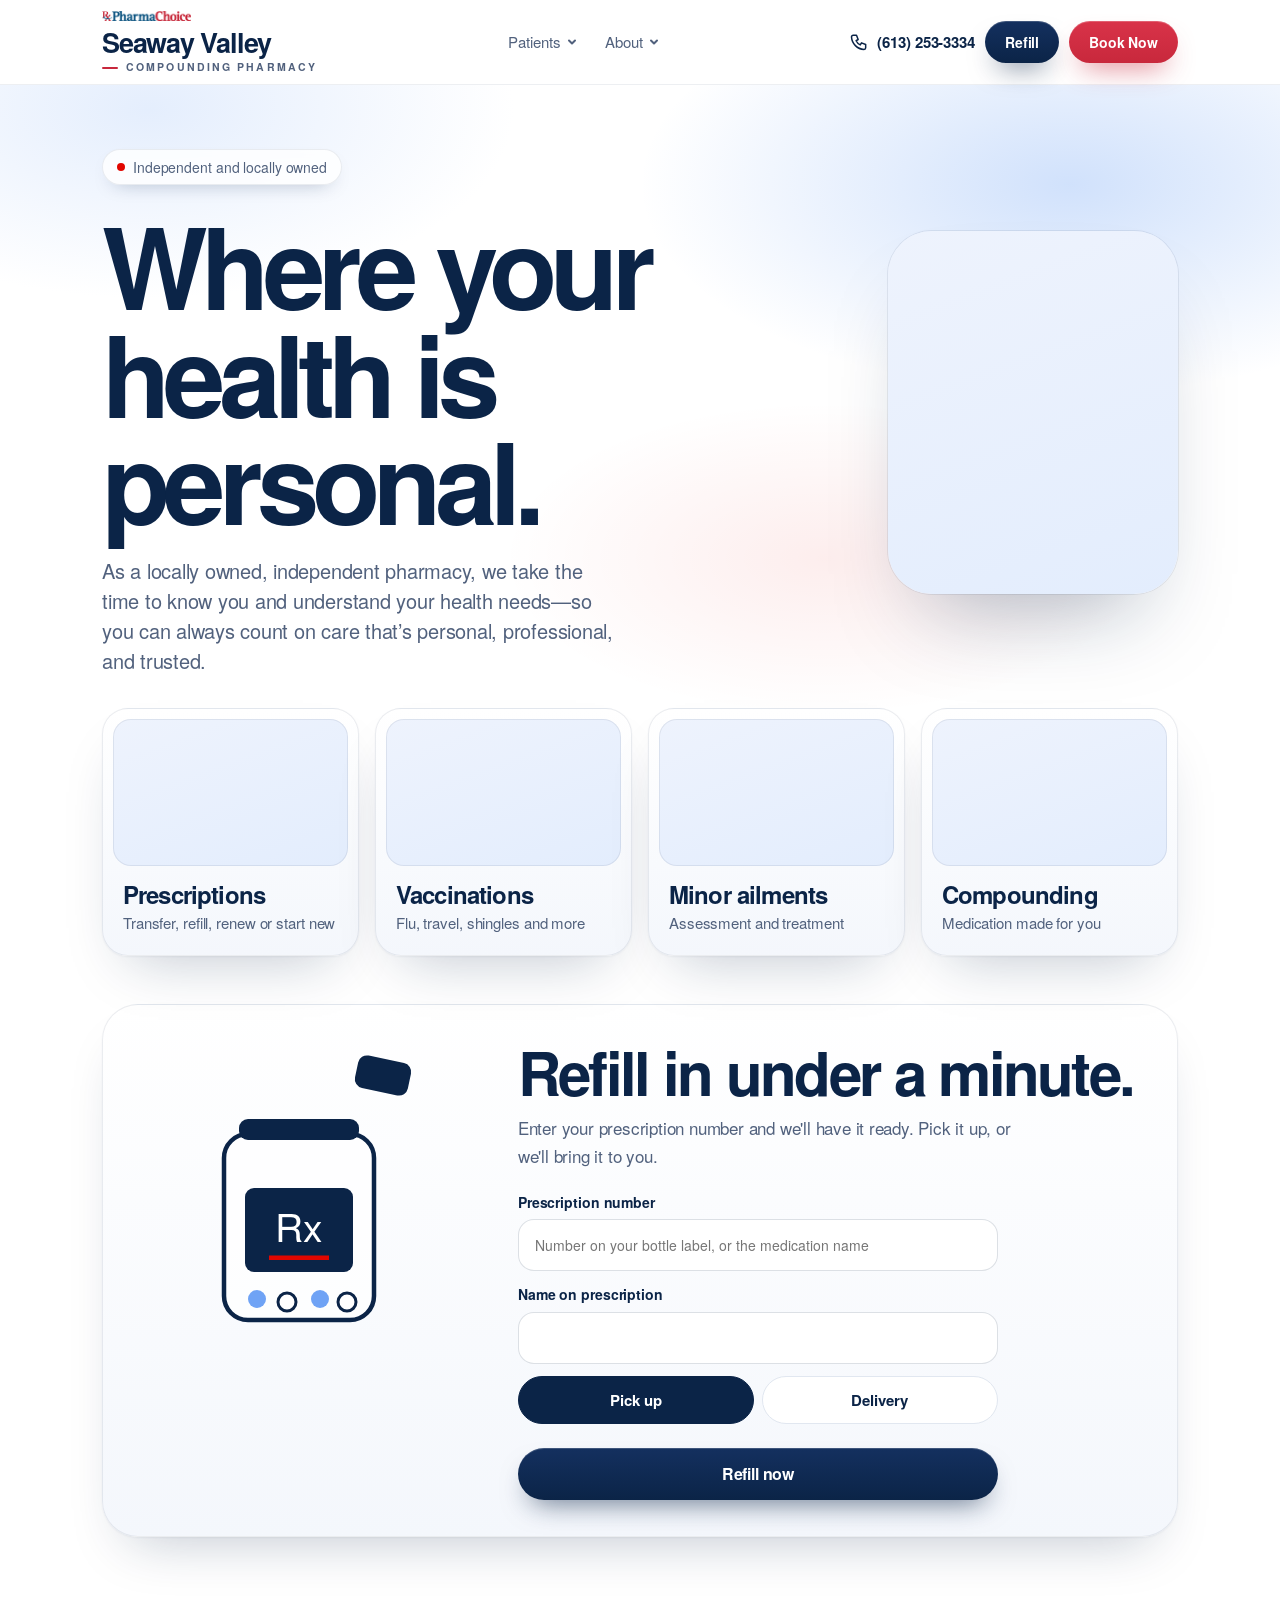
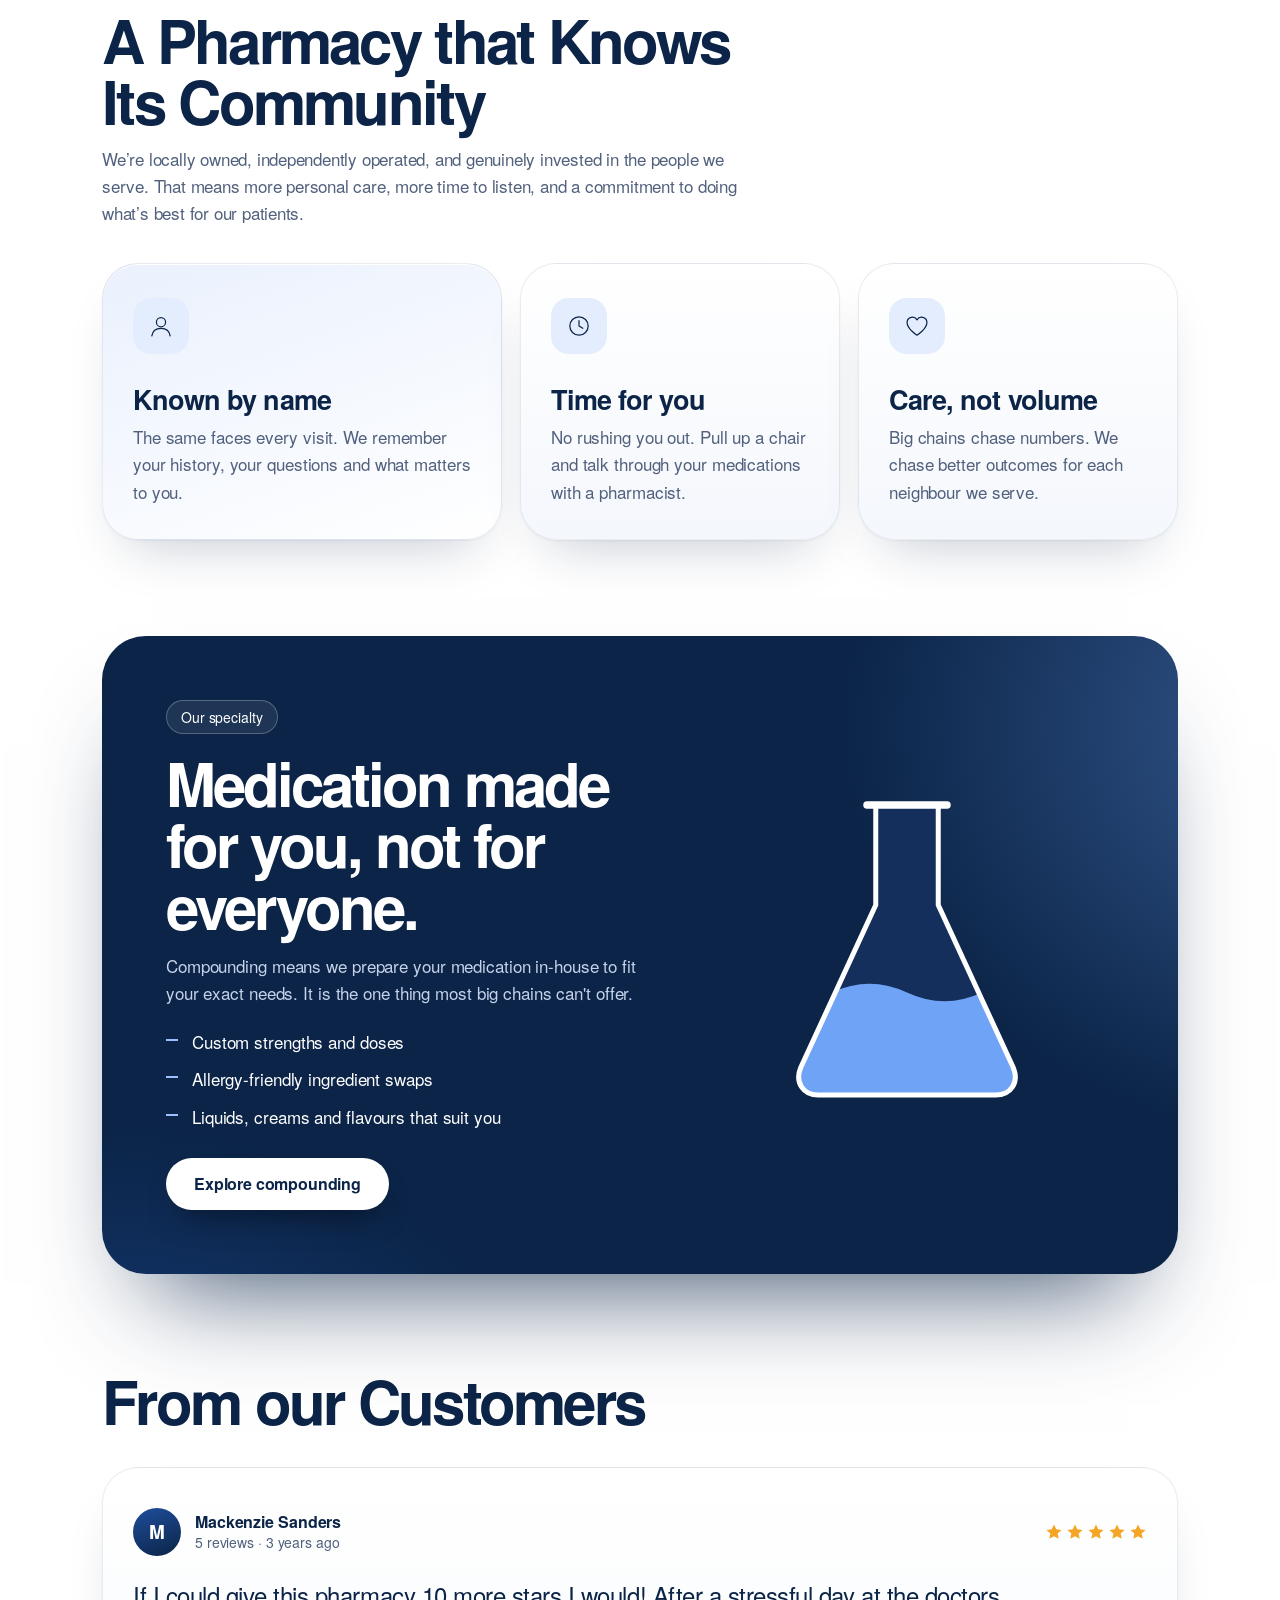
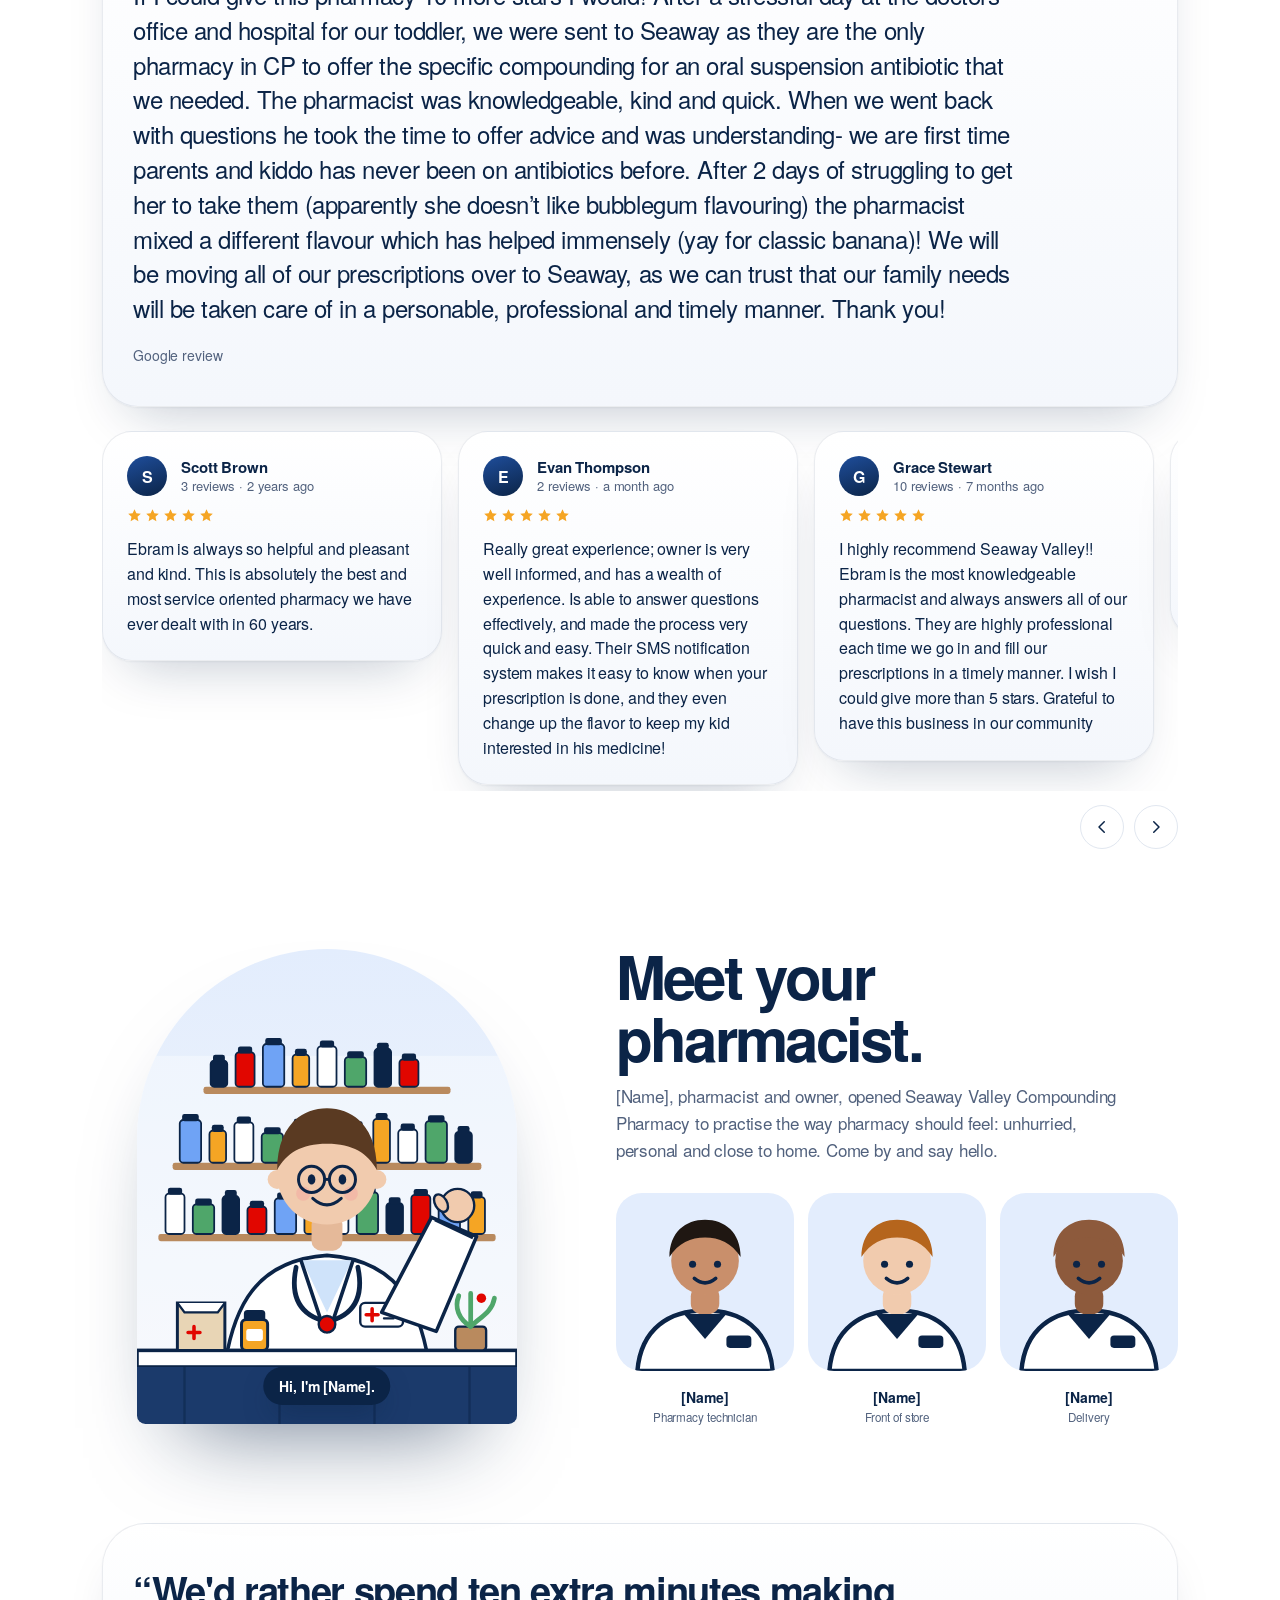
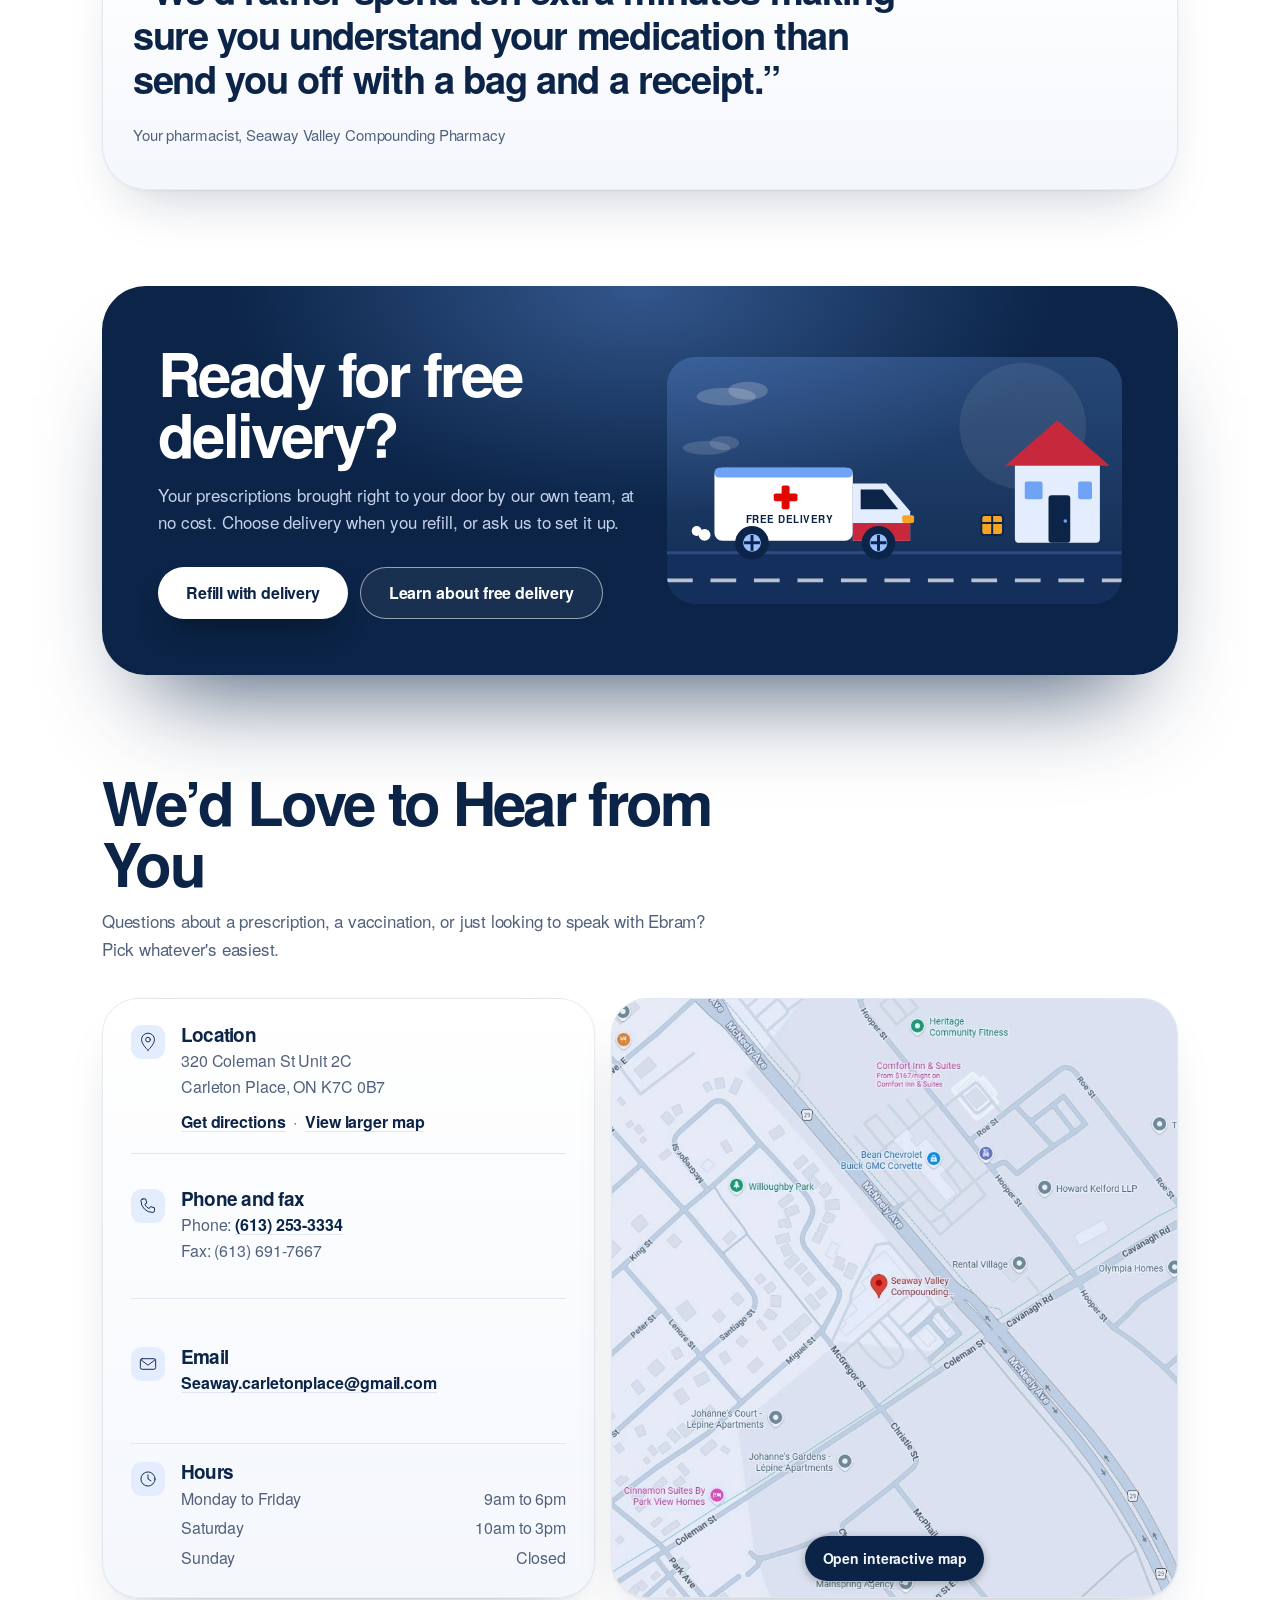
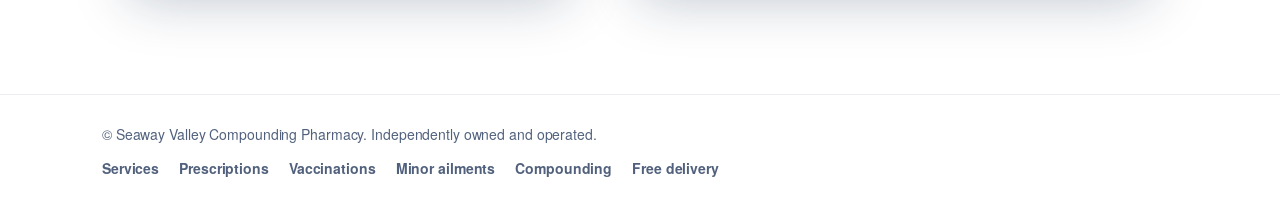
==== index.html @ 3c51a7cf "Draft: remove sub-headings, add free delivery page, equal-height contact/map Co-Authored-By: Claude " ====
<!DOCTYPE html>
<html lang="en">
<head>
<meta charset="utf-8">
<meta name="viewport" content="width=device-width, initial-scale=1, viewport-fit=cover">
<title>Seaway Valley Compounding Pharmacy | Carleton Place, ON</title>
<meta name="description" content="Locally owned, independent pharmacy in Carleton Place, Ontario. Prescriptions, vaccinations, minor ailments and compounding.">
<link rel="stylesheet" href="site.css">
</head>
<body>
<svg width="0" height="0" style="position:absolute" aria-hidden="true"><defs>
<symbol id="av" viewBox="0 0 100 100"><path d="M12 100c2-24 18-34 38-34s36 10 38 34z" fill="#fff" stroke="#0B2447" stroke-width="2.5"/><path d="M38 68l12 14 12-14z" fill="#0B2447"/><rect x="42" y="52" width="16" height="16" rx="6" style="fill:var(--skin)"/><circle cx="50" cy="38" r="19" style="fill:var(--skin)"/><path d="M30 36c0-14 9-21 20-21s20 7 20 21c-5-8-12-11-20-11s-15 3-20 11z" style="fill:var(--hair)"/><circle cx="43" cy="40" r="2" fill="#0B2447"/><circle cx="57" cy="40" r="2" fill="#0B2447"/><path d="M44 48q6 5 12 0" stroke="#0B2447" stroke-width="2" fill="none" stroke-linecap="round"/><rect x="62" y="80" width="14" height="7" rx="2" fill="#0B2447"/></symbol>
<symbol id="bottle" viewBox="0 0 160 200"><g transform="translate(66,16)"><rect class="pl" x="-9" y="-5" width="18" height="10" rx="5" fill="#6FA3F5" stroke="currentColor" stroke-width="2"/></g><g transform="translate(88,10)"><rect class="pl d1" x="-9" y="-5" width="18" height="10" rx="5" fill="#E10600"/></g><g transform="translate(100,22)"><rect class="pl d2" x="-9" y="-5" width="18" height="10" rx="5" fill="#fff" stroke="currentColor" stroke-width="2"/></g><g class="bob"><rect x="118" y="12" width="36" height="22" rx="6" fill="#0B2447" transform="rotate(12 136 23)"/></g><rect x="30" y="62" width="100" height="124" rx="16" fill="#fff" fill-opacity=".75" stroke="currentColor" stroke-width="3"/><rect x="40" y="52" width="80" height="14" rx="6" fill="#0B2447"/><rect x="44" y="98" width="72" height="56" rx="6" fill="#0B2447"/><text x="80" y="134" text-anchor="middle" font-family="Fraunces,Georgia,serif" font-size="26" fill="#fff">Rx</text><rect x="60" y="143" width="40" height="3" fill="#E10600"/><circle cx="52" cy="172" r="6" fill="#6FA3F5"/><circle cx="72" cy="174" r="6" fill="#fff" stroke="currentColor" stroke-width="2"/><circle cx="94" cy="172" r="6" fill="#6FA3F5"/><circle cx="112" cy="174" r="6" fill="#fff" stroke="currentColor" stroke-width="2"/></symbol>
<symbol id="flask" viewBox="0 0 100 100"><path d="M27 62h46l11 20c3 6 0 10-6 10H22c-6 0-9-4-6-10z" fill="#6FA3F5"/><path d="M40 14h20v26l24 42c3 6 0 10-6 10H22c-6 0-9-4-6-10l24-42z" fill="none" stroke="currentColor" stroke-width="3" stroke-linejoin="round"/><circle class="b2" cx="40" cy="84" r="3" fill="#fff"/><circle class="b2 d1" cx="54" cy="86" r="3" fill="#fff"/><circle class="b2 d2" cx="66" cy="84" r="3" fill="#fff"/></symbol>
<symbol id="syr" viewBox="0 0 100 100"><g transform="rotate(-35 50 50)"><line x1="4" y1="50" x2="22" y2="50" stroke="currentColor" stroke-width="3" stroke-linecap="round"/><rect x="22" y="40" width="46" height="20" rx="4" fill="#fff" stroke="currentColor" stroke-width="3"/><rect x="26" y="44" width="30" height="12" fill="#6FA3F5"/><g class="pg"><rect x="56" y="43" width="8" height="14" fill="#0B2447"/><line x1="64" y1="50" x2="84" y2="50" stroke="currentColor" stroke-width="3"/><rect x="82" y="40" width="5" height="20" rx="2" fill="currentColor"/></g><circle class="dr" cx="4" cy="58" r="3" fill="#6FA3F5"/></g></symbol>
<symbol id="ecg" viewBox="0 0 100 100"><path d="M6 54h20l8-24 12 46 10-32 6 10h32" fill="none" stroke="currentColor" stroke-width="3" stroke-linecap="round" stroke-linejoin="round" opacity=".2"/><path class="ecg" pathLength="100" d="M6 54h20l8-24 12 46 10-32 6 10h32" fill="none" stroke="currentColor" stroke-width="4" stroke-linecap="round" stroke-linejoin="round"/></symbol>
<symbol id="clip" viewBox="0 0 100 100"><rect x="24" y="16" width="52" height="70" rx="8" fill="#fff" stroke="currentColor" stroke-width="3"/><rect x="38" y="10" width="24" height="12" rx="4" fill="#0B2447"/><path d="M54 42h14M54 58h14M54 74h14" stroke="currentColor" stroke-width="3" stroke-linecap="round" opacity=".35"/><g fill="none" stroke="#0B2447" stroke-width="4" stroke-linecap="round" stroke-linejoin="round"><path class="ck" pathLength="1" d="M33 40l5 5 9-10"/><path class="ck d1" pathLength="1" d="M33 56l5 5 9-10"/><path class="ck d2" pathLength="1" d="M33 72l5 5 9-10"/></g></symbol>
<symbol id="van" viewBox="0 0 100 100"><path class="rd" d="M0 78h100" stroke="currentColor" stroke-width="3" stroke-dasharray="8 8" opacity=".4"/><g class="bob"><rect x="14" y="36" width="48" height="32" rx="5" fill="#0B2447"/><path d="M62 46h14l10 10v12H62z" fill="#0B2447"/><path d="M68 50h7l6 6H68z" fill="#E3EDFD"/><path d="M38 44v16M30 52h16" stroke="#E10600" stroke-width="3"/></g><circle cx="30" cy="70" r="7" fill="currentColor"/><circle cx="72" cy="70" r="7" fill="currentColor"/></symbol>
</defs></svg>

<header><div class="wrap nav">
  <a class="logo" href="index.html" aria-label="Seaway Valley Compounding Pharmacy home"><span class="lg"><img class="lg-pc" src="[data-uri]" alt="PharmaChoice"><span class="lg-n">Seaway Valley</span><span class="lg-s">Compounding Pharmacy</span></span></a>
  <nav class="menu" id="menu" aria-label="Main">
    <div class="dw"><button class="dt" type="button" aria-expanded="false" aria-haspopup="true">Patients<svg viewBox="0 0 10 10"><path d="M2 3.5l3 3 3-3"/></svg></button>
      <div class="dm"><a href="services.html">Services</a><a href="prescriptions.html">Prescriptions</a><a href="vaccinations.html">Vaccinations</a><a href="minor-ailments.html">Minor ailments</a><a href="compounding.html">Compounding</a><a href="free-delivery.html">Free delivery</a></div></div>
    <div class="dw"><button class="dt" type="button" aria-expanded="false" aria-haspopup="true">About<svg viewBox="0 0 10 10"><path d="M2 3.5l3 3 3-3"/></svg></button>
      <div class="dm"><a href="index.html#why">About Seaway Valley Compounding Pharmacy</a><a href="index.html#team">About Your Pharmacist</a><a href="index.html#contact">Contact</a></div></div>
    <a class="mobonly first" href="prescriptions.html#refill">Refill a prescription</a><a class="mobonly" href="tel:+16132533334">Call (613) 253-3334</a>
  </nav>
  <div class="navr">
    <a class="navtel" href="tel:+16132533334" aria-label="Call (613) 253-3334"><svg viewBox="0 0 24 24"><path d="M5 4h4l2 5-2.5 1.5a11 11 0 0 0 5 5L15 13l5 2v4a2 2 0 0 1-2 2A16 16 0 0 1 3 6a2 2 0 0 1 2-2z"/></svg><span>(613) 253-3334</span></a>
    <a class="btn pri sm rf-b" href="prescriptions.html#refill">Refill</a>
    <a class="btn bn sm" href="services.html#book">Book Now</a>
    <button class="burger" id="burger" type="button" aria-label="Menu" aria-expanded="false" aria-controls="menu"><svg viewBox="0 0 24 24"><path d="M4 7h16M4 12h16M4 17h16"/></svg></button>
  </div>
</div></header>

<main id="top">
<section class="hero"><div class="wrap">
  <span class="open"><i></i>Independent and locally owned</span>
  <h1>Where your health is personal.</h1>
  <p class="lead">As a locally owned, independent pharmacy, we take the time to know you and understand your health needs—so you can always count on care that’s personal, professional, and trusted.</p>
  <div class="store" role="img" aria-label="Photo placeholder"></div>
</div></section><section class="svcw"><div class="wrap"><div class="svc4">
<a href="prescriptions.html"><span class="si" role="img" aria-label="Photo placeholder"></span><span class="sb"><h3>Prescriptions</h3><p>Transfer, refill, renew or start new</p></span></a>
<a href="vaccinations.html"><span class="si" role="img" aria-label="Photo placeholder"></span><span class="sb"><h3>Vaccinations</h3><p>Flu, travel, shingles and more</p></span></a>
<a href="minor-ailments.html"><span class="si" role="img" aria-label="Photo placeholder"></span><span class="sb"><h3>Minor ailments</h3><p>Assessment and treatment</p></span></a>
<a href="compounding.html"><span class="si" role="img" aria-label="Photo placeholder"></span><span class="sb"><h3>Compounding</h3><p>Medication made for you</p></span></a>
</div></div></section><section id="refill" style="padding:24px 0 0"><div class="wrap"><div class="refill">
  <svg class="bt" viewBox="0 0 160 200" role="img" aria-label="Animated prescription bottle"><use href="#bottle"/></svg>
  <div>
    <h2>Refill in under a minute.</h2>
    <p class="lead2">Enter your prescription number and we'll have it ready. Pick it up, or we'll bring it to you.</p>
    <form class="rf" id="rfform" novalidate onsubmit="return false">
      <label>Prescription number<input id="rx" name="rx" inputmode="text" autocomplete="off" placeholder="Number on your bottle label, or the medication name"></label>
      <label>Name on prescription<input id="rn" name="rn" autocomplete="name"></label>
      <div class="chips" role="group" aria-label="Pickup or delivery"><button type="button" aria-pressed="true" data-ful="Pick up at the pharmacy">Pick up</button><button type="button" aria-pressed="false" data-ful="Free delivery to my door">Delivery</button></div>
      <div class="rfmore" id="rfmore" inert><div class="rfmi">
      <div class="row2">
        <label>Date of birth<input id="rdob" name="rdob" type="date" autocomplete="bday"></label>
        <label>Phone number<input id="rph" name="rph" type="tel" inputmode="tel" autocomplete="tel" placeholder="(613) 555-0123"></label>
      </div>
      <label id="radw" hidden>Delivery address<input id="rad" name="rad" autocomplete="street-address" placeholder="Street, city, postal code"></label>
      <fieldset class="rfq"><legend>Are there any changes we should know about with your medication or health?</legend>
        <div class="opts"><label class="opt"><input type="radio" name="rchg" value="No changes"><span>No changes</span></label><label class="opt"><input type="radio" name="rchg" value="Yes"><span>Yes, something has changed</span></label></div>
        <div id="rchgw" hidden>
          <label>What has changed?<textarea id="rchgt" name="rchgt" placeholder="New medication, new dose, new health condition, allergy, anything else"></textarea></label>
          <p class="rfh">Do any of these apply? <small>(optional)</small></p>
          <div class="opts"><label class="opt"><input type="checkbox" name="rconc" value="New side effects"><span>New side effects</span></label><label class="opt"><input type="checkbox" name="rconc" value="The medication does not seem to work as well"><span>The medication does not seem to work as well</span></label><label class="opt"><input type="checkbox" name="rconc" value="I have been missing doses"><span>I have been missing doses</span></label><label class="opt"><input type="checkbox" name="rconc" value="Pregnant or breastfeeding"><span>Pregnant or breastfeeding</span></label></div>
        </div>
      </fieldset>
      <fieldset class="rfq"><legend>How would you like to be notified?</legend>
        <div class="opts"><label class="opt"><input type="radio" name="rnt" value="Text message"><span>Text message</span></label><label class="opt"><input type="radio" name="rnt" value="Email"><span>Email</span></label><label class="opt"><input type="radio" name="rnt" value="Phone call"><span>Phone call</span></label></div>
        <label id="remw" hidden>Email address<input id="rem" name="rem" type="email" inputmode="email" autocomplete="email"></label>
      </fieldset>
      </div></div>
      <input type="text" name="website" id="rweb" tabindex="-1" autocomplete="off" aria-hidden="true" style="position:absolute;left:-9999px;width:1px;height:1px;opacity:0">
      <p class="err" id="rerr" role="alert" hidden></p>
      <button type="button" class="btn pri" id="go">Refill now</button>
      <div class="msg rdone" id="ok" role="status" hidden></div>
    </form>
  </div>
  </div>
</div></div></section><section id="why" style="padding-top:72px"><div class="wrap">
  <div class="sec-h"><h2>A Pharmacy that Knows Its Community</h2>
  <p>We’re locally owned, independently operated, and genuinely invested in the people we serve. That means more personal care, more time to listen, and a commitment to doing what’s best for our patients.</p></div>
  <div class="tiles">
    <div class="tile"><svg viewBox="0 0 34 34"><circle cx="17" cy="12" r="6"/><path d="M5 30c1-7 6-10 12-10s11 3 12 10"/></svg><h3>Known by name</h3><p>The same faces every visit. We remember your history, your questions and what matters to you.</p></div>
    <div class="tile"><svg viewBox="0 0 34 34"><circle cx="17" cy="17" r="12"/><path d="M17 10v7l5 3"/></svg><h3>Time for you</h3><p>No rushing you out. Pull up a chair and talk through your medications with a pharmacist.</p></div>
    <div class="tile"><svg viewBox="0 0 34 34"><path d="M17 29S4 21 4 12a7 7 0 0 1 13-3 7 7 0 0 1 13 3c0 9-13 17-13 17z"/></svg><h3>Care, not volume</h3><p>Big chains chase numbers. We chase better outcomes for each neighbour we serve.</p></div>
  </div>
</div></section><section id="compounding" style="padding-top:0"><div class="wrap">
  <div class="comp">
    <div>
      <span class="tag">Our specialty</span>
      <h2>Medication made for you, not for everyone.</h2>
      <p>Compounding means we prepare your medication in-house to fit your exact needs. It is the one thing most big chains can't offer.</p>
      <ul><li>Custom strengths and doses</li><li>Allergy-friendly ingredient swaps</li><li>Liquids, creams and flavours that suit you</li></ul>
      <a class="btn wht" href="compounding.html">Explore compounding</a>
    </div>
    <svg class="flask" viewBox="0 0 240 280" role="img" aria-label="Animated flask of compounded medication">
      <defs><clipPath id="c"><path d="M95 20h50v80l60 130c5 12-2 22-14 22H49c-12 0-19-10-14-22l60-130z"/></clipPath></defs>
      <g clip-path="url(#c)">
        <rect width="240" height="280" fill="#142F5C"/>
        <g class="wave"><path d="M-60 170q30-14 60 0t60 0 60 0 60 0 60 0V290H-60z" fill="#6FA3F5"/></g>
        <circle class="bub" cx="95" cy="230" r="6" fill="#fff"/><circle class="bub" cx="130" cy="240" r="4" fill="#fff"/><circle class="bub" cx="155" cy="225" r="5" fill="#fff"/>
      </g>
      <path d="M95 20h50v80l60 130c5 12-2 22-14 22H49c-12 0-19-10-14-22l60-130z" fill="none" stroke="#fff" stroke-width="4" stroke-linejoin="round"/>
      <path d="M88 20h64" stroke="#fff" stroke-width="6" stroke-linecap="round"/>
    </svg>
  </div>
</div></section><section id="reviews" style="padding-top:0"><div class="wrap">
  <div class="sec-h"><h2>From our Customers</h2></div>
  <figure class="rv-feat" style="margin-left:0;margin-right:0">
    <div class="rv-top"><span class="rv-av" aria-hidden="true">M</span><div class="rv-who"><b>Mackenzie Sanders</b><small>5 reviews · 3 years ago</small></div><span class="stars" role="img" aria-label="5 out of 5 stars"><svg viewBox="0 0 20 20" aria-hidden="true"><path d="M10 1.6l2.5 5.4 5.9.7-4.4 4 1.2 5.8L10 14.6 4.8 17.5 6 11.7 1.6 7.7l5.9-.7z"/></svg><svg viewBox="0 0 20 20" aria-hidden="true"><path d="M10 1.6l2.5 5.4 5.9.7-4.4 4 1.2 5.8L10 14.6 4.8 17.5 6 11.7 1.6 7.7l5.9-.7z"/></svg><svg viewBox="0 0 20 20" aria-hidden="true"><path d="M10 1.6l2.5 5.4 5.9.7-4.4 4 1.2 5.8L10 14.6 4.8 17.5 6 11.7 1.6 7.7l5.9-.7z"/></svg><svg viewBox="0 0 20 20" aria-hidden="true"><path d="M10 1.6l2.5 5.4 5.9.7-4.4 4 1.2 5.8L10 14.6 4.8 17.5 6 11.7 1.6 7.7l5.9-.7z"/></svg><svg viewBox="0 0 20 20" aria-hidden="true"><path d="M10 1.6l2.5 5.4 5.9.7-4.4 4 1.2 5.8L10 14.6 4.8 17.5 6 11.7 1.6 7.7l5.9-.7z"/></svg></span></div>
    <blockquote>If I could give this pharmacy 10 more stars I would! After a stressful day at the doctors office and hospital for our toddler, we were sent to Seaway as they are the only pharmacy in CP to offer the specific compounding for an oral suspension antibiotic that we needed. The pharmacist was knowledgeable, kind and quick. When we went back with questions he took the time to offer advice and was understanding- we are first time parents and kiddo has never been on antibiotics before. After 2 days of struggling to get her to take them (apparently she doesn’t like bubblegum flavouring) the pharmacist mixed a different flavour which has helped immensely (yay for classic banana)! We will be moving all of our prescriptions over to Seaway, as we can trust that our family needs will be taken care of in a personable, professional and timely manner. Thank you!</blockquote>
    <span class="rv-src">Google review</span>
  </figure>
  <div class="rv-wrap">
    <div class="rv-track" id="rvtrack" role="region" aria-roledescription="carousel" aria-label="More customer reviews" tabindex="0"><article class="rv-card"><div class="rv-top"><span class="rv-av" aria-hidden="true">S</span><div class="rv-who"><b>Scott Brown</b><small>3 reviews · 2 years ago</small></div><span class="stars" role="img" aria-label="5 out of 5 stars"><svg viewBox="0 0 20 20" aria-hidden="true"><path d="M10 1.6l2.5 5.4 5.9.7-4.4 4 1.2 5.8L10 14.6 4.8 17.5 6 11.7 1.6 7.7l5.9-.7z"/></svg><svg viewBox="0 0 20 20" aria-hidden="true"><path d="M10 1.6l2.5 5.4 5.9.7-4.4 4 1.2 5.8L10 14.6 4.8 17.5 6 11.7 1.6 7.7l5.9-.7z"/></svg><svg viewBox="0 0 20 20" aria-hidden="true"><path d="M10 1.6l2.5 5.4 5.9.7-4.4 4 1.2 5.8L10 14.6 4.8 17.5 6 11.7 1.6 7.7l5.9-.7z"/></svg><svg viewBox="0 0 20 20" aria-hidden="true"><path d="M10 1.6l2.5 5.4 5.9.7-4.4 4 1.2 5.8L10 14.6 4.8 17.5 6 11.7 1.6 7.7l5.9-.7z"/></svg><svg viewBox="0 0 20 20" aria-hidden="true"><path d="M10 1.6l2.5 5.4 5.9.7-4.4 4 1.2 5.8L10 14.6 4.8 17.5 6 11.7 1.6 7.7l5.9-.7z"/></svg></span></div><p>Ebram is always so helpful and pleasant and kind. This is absolutely the best and most service oriented pharmacy we have ever dealt with in 60 years.</p></article><article class="rv-card"><div class="rv-top"><span class="rv-av" aria-hidden="true">E</span><div class="rv-who"><b>Evan Thompson</b><small>2 reviews · a month ago</small></div><span class="stars" role="img" aria-label="5 out of 5 stars"><svg viewBox="0 0 20 20" aria-hidden="true"><path d="M10 1.6l2.5 5.4 5.9.7-4.4 4 1.2 5.8L10 14.6 4.8 17.5 6 11.7 1.6 7.7l5.9-.7z"/></svg><svg viewBox="0 0 20 20" aria-hidden="true"><path d="M10 1.6l2.5 5.4 5.9.7-4.4 4 1.2 5.8L10 14.6 4.8 17.5 6 11.7 1.6 7.7l5.9-.7z"/></svg><svg viewBox="0 0 20 20" aria-hidden="true"><path d="M10 1.6l2.5 5.4 5.9.7-4.4 4 1.2 5.8L10 14.6 4.8 17.5 6 11.7 1.6 7.7l5.9-.7z"/></svg><svg viewBox="0 0 20 20" aria-hidden="true"><path d="M10 1.6l2.5 5.4 5.9.7-4.4 4 1.2 5.8L10 14.6 4.8 17.5 6 11.7 1.6 7.7l5.9-.7z"/></svg><svg viewBox="0 0 20 20" aria-hidden="true"><path d="M10 1.6l2.5 5.4 5.9.7-4.4 4 1.2 5.8L10 14.6 4.8 17.5 6 11.7 1.6 7.7l5.9-.7z"/></svg></span></div><p>Really great experience; owner is very well informed, and has a wealth of experience. Is able to answer questions effectively, and made the process very quick and easy. Their SMS notification system makes it easy to know when your prescription is done, and they even change up the flavor to keep my kid interested in his medicine!</p></article><article class="rv-card"><div class="rv-top"><span class="rv-av" aria-hidden="true">G</span><div class="rv-who"><b>Grace Stewart</b><small>10 reviews · 7 months ago</small></div><span class="stars" role="img" aria-label="5 out of 5 stars"><svg viewBox="0 0 20 20" aria-hidden="true"><path d="M10 1.6l2.5 5.4 5.9.7-4.4 4 1.2 5.8L10 14.6 4.8 17.5 6 11.7 1.6 7.7l5.9-.7z"/></svg><svg viewBox="0 0 20 20" aria-hidden="true"><path d="M10 1.6l2.5 5.4 5.9.7-4.4 4 1.2 5.8L10 14.6 4.8 17.5 6 11.7 1.6 7.7l5.9-.7z"/></svg><svg viewBox="0 0 20 20" aria-hidden="true"><path d="M10 1.6l2.5 5.4 5.9.7-4.4 4 1.2 5.8L10 14.6 4.8 17.5 6 11.7 1.6 7.7l5.9-.7z"/></svg><svg viewBox="0 0 20 20" aria-hidden="true"><path d="M10 1.6l2.5 5.4 5.9.7-4.4 4 1.2 5.8L10 14.6 4.8 17.5 6 11.7 1.6 7.7l5.9-.7z"/></svg><svg viewBox="0 0 20 20" aria-hidden="true"><path d="M10 1.6l2.5 5.4 5.9.7-4.4 4 1.2 5.8L10 14.6 4.8 17.5 6 11.7 1.6 7.7l5.9-.7z"/></svg></span></div><p>I highly recommend Seaway Valley!! Ebram is the most knowledgeable pharmacist and always answers all of our questions. They are highly professional each time we go in and fill our prescriptions in a timely manner. I wish I could give more than 5 stars. Grateful to have this business in our community</p></article><article class="rv-card"><div class="rv-top"><span class="rv-av" aria-hidden="true">K</span><div class="rv-who"><b>Kristy Corbett-Young</b><small>6 reviews · 4 months ago</small></div><span class="stars" role="img" aria-label="5 out of 5 stars"><svg viewBox="0 0 20 20" aria-hidden="true"><path d="M10 1.6l2.5 5.4 5.9.7-4.4 4 1.2 5.8L10 14.6 4.8 17.5 6 11.7 1.6 7.7l5.9-.7z"/></svg><svg viewBox="0 0 20 20" aria-hidden="true"><path d="M10 1.6l2.5 5.4 5.9.7-4.4 4 1.2 5.8L10 14.6 4.8 17.5 6 11.7 1.6 7.7l5.9-.7z"/></svg><svg viewBox="0 0 20 20" aria-hidden="true"><path d="M10 1.6l2.5 5.4 5.9.7-4.4 4 1.2 5.8L10 14.6 4.8 17.5 6 11.7 1.6 7.7l5.9-.7z"/></svg><svg viewBox="0 0 20 20" aria-hidden="true"><path d="M10 1.6l2.5 5.4 5.9.7-4.4 4 1.2 5.8L10 14.6 4.8 17.5 6 11.7 1.6 7.7l5.9-.7z"/></svg><svg viewBox="0 0 20 20" aria-hidden="true"><path d="M10 1.6l2.5 5.4 5.9.7-4.4 4 1.2 5.8L10 14.6 4.8 17.5 6 11.7 1.6 7.7l5.9-.7z"/></svg></span></div><p>Friendly service and alway consistent! It is so nice to always deal with the same staff.</p></article><article class="rv-card"><div class="rv-top"><span class="rv-av" aria-hidden="true">G</span><div class="rv-who"><b>Garrett Miles</b><small>Local Guide · 16 reviews · 2 photos · a year ago</small></div><span class="stars" role="img" aria-label="5 out of 5 stars"><svg viewBox="0 0 20 20" aria-hidden="true"><path d="M10 1.6l2.5 5.4 5.9.7-4.4 4 1.2 5.8L10 14.6 4.8 17.5 6 11.7 1.6 7.7l5.9-.7z"/></svg><svg viewBox="0 0 20 20" aria-hidden="true"><path d="M10 1.6l2.5 5.4 5.9.7-4.4 4 1.2 5.8L10 14.6 4.8 17.5 6 11.7 1.6 7.7l5.9-.7z"/></svg><svg viewBox="0 0 20 20" aria-hidden="true"><path d="M10 1.6l2.5 5.4 5.9.7-4.4 4 1.2 5.8L10 14.6 4.8 17.5 6 11.7 1.6 7.7l5.9-.7z"/></svg><svg viewBox="0 0 20 20" aria-hidden="true"><path d="M10 1.6l2.5 5.4 5.9.7-4.4 4 1.2 5.8L10 14.6 4.8 17.5 6 11.7 1.6 7.7l5.9-.7z"/></svg><svg viewBox="0 0 20 20" aria-hidden="true"><path d="M10 1.6l2.5 5.4 5.9.7-4.4 4 1.2 5.8L10 14.6 4.8 17.5 6 11.7 1.6 7.7l5.9-.7z"/></svg></span></div><p>Incredibly fast and courteous service. Listen to my needs and was willing to work with it. From setting up information the health plan, dropping prescription off, and picking it up was all less than 10 minutes. Will recommend this pharmacy</p></article><article class="rv-card"><div class="rv-top"><span class="rv-av" aria-hidden="true">M</span><div class="rv-who"><b>Maureen O&#x27;Byrne</b><small>1 review · 4 years ago</small></div><span class="stars" role="img" aria-label="5 out of 5 stars"><svg viewBox="0 0 20 20" aria-hidden="true"><path d="M10 1.6l2.5 5.4 5.9.7-4.4 4 1.2 5.8L10 14.6 4.8 17.5 6 11.7 1.6 7.7l5.9-.7z"/></svg><svg viewBox="0 0 20 20" aria-hidden="true"><path d="M10 1.6l2.5 5.4 5.9.7-4.4 4 1.2 5.8L10 14.6 4.8 17.5 6 11.7 1.6 7.7l5.9-.7z"/></svg><svg viewBox="0 0 20 20" aria-hidden="true"><path d="M10 1.6l2.5 5.4 5.9.7-4.4 4 1.2 5.8L10 14.6 4.8 17.5 6 11.7 1.6 7.7l5.9-.7z"/></svg><svg viewBox="0 0 20 20" aria-hidden="true"><path d="M10 1.6l2.5 5.4 5.9.7-4.4 4 1.2 5.8L10 14.6 4.8 17.5 6 11.7 1.6 7.7l5.9-.7z"/></svg><svg viewBox="0 0 20 20" aria-hidden="true"><path d="M10 1.6l2.5 5.4 5.9.7-4.4 4 1.2 5.8L10 14.6 4.8 17.5 6 11.7 1.6 7.7l5.9-.7z"/></svg></span></div><p>I&#x27;m new to town and Ebram had my records transferred in minutes!<br>Excellent customer service - fast and friendly.</p></article><article class="rv-card"><div class="rv-top"><span class="rv-av" aria-hidden="true">P</span><div class="rv-who"><b>Paul Marcoux</b><small>Local Guide · 137 reviews · 12 photos · 6 months ago</small></div><span class="stars" role="img" aria-label="5 out of 5 stars"><svg viewBox="0 0 20 20" aria-hidden="true"><path d="M10 1.6l2.5 5.4 5.9.7-4.4 4 1.2 5.8L10 14.6 4.8 17.5 6 11.7 1.6 7.7l5.9-.7z"/></svg><svg viewBox="0 0 20 20" aria-hidden="true"><path d="M10 1.6l2.5 5.4 5.9.7-4.4 4 1.2 5.8L10 14.6 4.8 17.5 6 11.7 1.6 7.7l5.9-.7z"/></svg><svg viewBox="0 0 20 20" aria-hidden="true"><path d="M10 1.6l2.5 5.4 5.9.7-4.4 4 1.2 5.8L10 14.6 4.8 17.5 6 11.7 1.6 7.7l5.9-.7z"/></svg><svg viewBox="0 0 20 20" aria-hidden="true"><path d="M10 1.6l2.5 5.4 5.9.7-4.4 4 1.2 5.8L10 14.6 4.8 17.5 6 11.7 1.6 7.7l5.9-.7z"/></svg><svg viewBox="0 0 20 20" aria-hidden="true"><path d="M10 1.6l2.5 5.4 5.9.7-4.4 4 1.2 5.8L10 14.6 4.8 17.5 6 11.7 1.6 7.7l5.9-.7z"/></svg></span></div><p>Knowledgable, helpful, caring. Always dependable and on time. 5/5 !</p></article><article class="rv-card"><div class="rv-top"><span class="rv-av" aria-hidden="true">B</span><div class="rv-who"><b>Bass Tracker XL Tim</b><small>Local Guide · 57 reviews · 27 photos · a year ago</small></div><span class="stars" role="img" aria-label="5 out of 5 stars"><svg viewBox="0 0 20 20" aria-hidden="true"><path d="M10 1.6l2.5 5.4 5.9.7-4.4 4 1.2 5.8L10 14.6 4.8 17.5 6 11.7 1.6 7.7l5.9-.7z"/></svg><svg viewBox="0 0 20 20" aria-hidden="true"><path d="M10 1.6l2.5 5.4 5.9.7-4.4 4 1.2 5.8L10 14.6 4.8 17.5 6 11.7 1.6 7.7l5.9-.7z"/></svg><svg viewBox="0 0 20 20" aria-hidden="true"><path d="M10 1.6l2.5 5.4 5.9.7-4.4 4 1.2 5.8L10 14.6 4.8 17.5 6 11.7 1.6 7.7l5.9-.7z"/></svg><svg viewBox="0 0 20 20" aria-hidden="true"><path d="M10 1.6l2.5 5.4 5.9.7-4.4 4 1.2 5.8L10 14.6 4.8 17.5 6 11.7 1.6 7.7l5.9-.7z"/></svg><svg viewBox="0 0 20 20" aria-hidden="true"><path d="M10 1.6l2.5 5.4 5.9.7-4.4 4 1.2 5.8L10 14.6 4.8 17.5 6 11.7 1.6 7.7l5.9-.7z"/></svg></span></div><p>The service that is provided at this Pharmacy is second to none. The staff is knowledgeable and always very helpful. I highly recommend this pharmacy.</p></article><article class="rv-card"><div class="rv-top"><span class="rv-av" aria-hidden="true">J</span><div class="rv-who"><b>Jane Languedoc</b><small>Local Guide · 131 reviews · 399 photos · 4 years ago</small></div><span class="stars" role="img" aria-label="5 out of 5 stars"><svg viewBox="0 0 20 20" aria-hidden="true"><path d="M10 1.6l2.5 5.4 5.9.7-4.4 4 1.2 5.8L10 14.6 4.8 17.5 6 11.7 1.6 7.7l5.9-.7z"/></svg><svg viewBox="0 0 20 20" aria-hidden="true"><path d="M10 1.6l2.5 5.4 5.9.7-4.4 4 1.2 5.8L10 14.6 4.8 17.5 6 11.7 1.6 7.7l5.9-.7z"/></svg><svg viewBox="0 0 20 20" aria-hidden="true"><path d="M10 1.6l2.5 5.4 5.9.7-4.4 4 1.2 5.8L10 14.6 4.8 17.5 6 11.7 1.6 7.7l5.9-.7z"/></svg><svg viewBox="0 0 20 20" aria-hidden="true"><path d="M10 1.6l2.5 5.4 5.9.7-4.4 4 1.2 5.8L10 14.6 4.8 17.5 6 11.7 1.6 7.7l5.9-.7z"/></svg><svg viewBox="0 0 20 20" aria-hidden="true"><path d="M10 1.6l2.5 5.4 5.9.7-4.4 4 1.2 5.8L10 14.6 4.8 17.5 6 11.7 1.6 7.7l5.9-.7z"/></svg></span></div><p>Ebram is very friendly and helpful. He takes his time to make sure you are finding what you need. Small town feel.</p></article><article class="rv-card"><div class="rv-top"><span class="rv-av" aria-hidden="true">B</span><div class="rv-who"><b>Brooke Currie</b><small>10 reviews · 2 years ago</small></div><span class="stars" role="img" aria-label="5 out of 5 stars"><svg viewBox="0 0 20 20" aria-hidden="true"><path d="M10 1.6l2.5 5.4 5.9.7-4.4 4 1.2 5.8L10 14.6 4.8 17.5 6 11.7 1.6 7.7l5.9-.7z"/></svg><svg viewBox="0 0 20 20" aria-hidden="true"><path d="M10 1.6l2.5 5.4 5.9.7-4.4 4 1.2 5.8L10 14.6 4.8 17.5 6 11.7 1.6 7.7l5.9-.7z"/></svg><svg viewBox="0 0 20 20" aria-hidden="true"><path d="M10 1.6l2.5 5.4 5.9.7-4.4 4 1.2 5.8L10 14.6 4.8 17.5 6 11.7 1.6 7.7l5.9-.7z"/></svg><svg viewBox="0 0 20 20" aria-hidden="true"><path d="M10 1.6l2.5 5.4 5.9.7-4.4 4 1.2 5.8L10 14.6 4.8 17.5 6 11.7 1.6 7.7l5.9-.7z"/></svg><svg viewBox="0 0 20 20" aria-hidden="true"><path d="M10 1.6l2.5 5.4 5.9.7-4.4 4 1.2 5.8L10 14.6 4.8 17.5 6 11.7 1.6 7.7l5.9-.7z"/></svg></span></div><p>I can’t say enough good things about this pharmacy! Ibrahim and his team go above and beyond for our family every time.<br>The experience is always so personal.</p></article><article class="rv-card"><div class="rv-top"><span class="rv-av" aria-hidden="true">T</span><div class="rv-who"><b>Tressa Beauvais</b><small>Local Guide · 22 reviews · 3 photos · a year ago</small></div><span class="stars" role="img" aria-label="5 out of 5 stars"><svg viewBox="0 0 20 20" aria-hidden="true"><path d="M10 1.6l2.5 5.4 5.9.7-4.4 4 1.2 5.8L10 14.6 4.8 17.5 6 11.7 1.6 7.7l5.9-.7z"/></svg><svg viewBox="0 0 20 20" aria-hidden="true"><path d="M10 1.6l2.5 5.4 5.9.7-4.4 4 1.2 5.8L10 14.6 4.8 17.5 6 11.7 1.6 7.7l5.9-.7z"/></svg><svg viewBox="0 0 20 20" aria-hidden="true"><path d="M10 1.6l2.5 5.4 5.9.7-4.4 4 1.2 5.8L10 14.6 4.8 17.5 6 11.7 1.6 7.7l5.9-.7z"/></svg><svg viewBox="0 0 20 20" aria-hidden="true"><path d="M10 1.6l2.5 5.4 5.9.7-4.4 4 1.2 5.8L10 14.6 4.8 17.5 6 11.7 1.6 7.7l5.9-.7z"/></svg><svg viewBox="0 0 20 20" aria-hidden="true"><path d="M10 1.6l2.5 5.4 5.9.7-4.4 4 1.2 5.8L10 14.6 4.8 17.5 6 11.7 1.6 7.7l5.9-.7z"/></svg></span></div><p>Incredibly helpful, friendly and fast. Great pharmacy!</p></article><article class="rv-card"><div class="rv-top"><span class="rv-av" aria-hidden="true">N</span><div class="rv-who"><b>Natasha CGM</b><small>Local Guide · 16 reviews · a year ago</small></div><span class="stars" role="img" aria-label="5 out of 5 stars"><svg viewBox="0 0 20 20" aria-hidden="true"><path d="M10 1.6l2.5 5.4 5.9.7-4.4 4 1.2 5.8L10 14.6 4.8 17.5 6 11.7 1.6 7.7l5.9-.7z"/></svg><svg viewBox="0 0 20 20" aria-hidden="true"><path d="M10 1.6l2.5 5.4 5.9.7-4.4 4 1.2 5.8L10 14.6 4.8 17.5 6 11.7 1.6 7.7l5.9-.7z"/></svg><svg viewBox="0 0 20 20" aria-hidden="true"><path d="M10 1.6l2.5 5.4 5.9.7-4.4 4 1.2 5.8L10 14.6 4.8 17.5 6 11.7 1.6 7.7l5.9-.7z"/></svg><svg viewBox="0 0 20 20" aria-hidden="true"><path d="M10 1.6l2.5 5.4 5.9.7-4.4 4 1.2 5.8L10 14.6 4.8 17.5 6 11.7 1.6 7.7l5.9-.7z"/></svg><svg viewBox="0 0 20 20" aria-hidden="true"><path d="M10 1.6l2.5 5.4 5.9.7-4.4 4 1.2 5.8L10 14.6 4.8 17.5 6 11.7 1.6 7.7l5.9-.7z"/></svg></span></div><p>Friendly, personalized service. Excellent pharmacy!</p></article><article class="rv-card"><div class="rv-top"><span class="rv-av" aria-hidden="true">J</span><div class="rv-who"><b>Jeanne Tyson</b><small>9 reviews · 4 years ago</small></div><span class="stars" role="img" aria-label="5 out of 5 stars"><svg viewBox="0 0 20 20" aria-hidden="true"><path d="M10 1.6l2.5 5.4 5.9.7-4.4 4 1.2 5.8L10 14.6 4.8 17.5 6 11.7 1.6 7.7l5.9-.7z"/></svg><svg viewBox="0 0 20 20" aria-hidden="true"><path d="M10 1.6l2.5 5.4 5.9.7-4.4 4 1.2 5.8L10 14.6 4.8 17.5 6 11.7 1.6 7.7l5.9-.7z"/></svg><svg viewBox="0 0 20 20" aria-hidden="true"><path d="M10 1.6l2.5 5.4 5.9.7-4.4 4 1.2 5.8L10 14.6 4.8 17.5 6 11.7 1.6 7.7l5.9-.7z"/></svg><svg viewBox="0 0 20 20" aria-hidden="true"><path d="M10 1.6l2.5 5.4 5.9.7-4.4 4 1.2 5.8L10 14.6 4.8 17.5 6 11.7 1.6 7.7l5.9-.7z"/></svg><svg viewBox="0 0 20 20" aria-hidden="true"><path d="M10 1.6l2.5 5.4 5.9.7-4.4 4 1.2 5.8L10 14.6 4.8 17.5 6 11.7 1.6 7.7l5.9-.7z"/></svg></span></div><p>the pharmacist, Efram is the most helpful guy! Love this pharmacy!</p></article><article class="rv-card"><div class="rv-top"><span class="rv-av" aria-hidden="true">E</span><div class="rv-who"><b>Em Franz</b><small>Local Guide · 80 reviews · 125 photos · 4 years ago</small></div><span class="stars" role="img" aria-label="5 out of 5 stars"><svg viewBox="0 0 20 20" aria-hidden="true"><path d="M10 1.6l2.5 5.4 5.9.7-4.4 4 1.2 5.8L10 14.6 4.8 17.5 6 11.7 1.6 7.7l5.9-.7z"/></svg><svg viewBox="0 0 20 20" aria-hidden="true"><path d="M10 1.6l2.5 5.4 5.9.7-4.4 4 1.2 5.8L10 14.6 4.8 17.5 6 11.7 1.6 7.7l5.9-.7z"/></svg><svg viewBox="0 0 20 20" aria-hidden="true"><path d="M10 1.6l2.5 5.4 5.9.7-4.4 4 1.2 5.8L10 14.6 4.8 17.5 6 11.7 1.6 7.7l5.9-.7z"/></svg><svg viewBox="0 0 20 20" aria-hidden="true"><path d="M10 1.6l2.5 5.4 5.9.7-4.4 4 1.2 5.8L10 14.6 4.8 17.5 6 11.7 1.6 7.7l5.9-.7z"/></svg><svg viewBox="0 0 20 20" aria-hidden="true"><path d="M10 1.6l2.5 5.4 5.9.7-4.4 4 1.2 5.8L10 14.6 4.8 17.5 6 11.7 1.6 7.7l5.9-.7z"/></svg></span></div><p>Had to go get a test. Wonderful customer service start to finish!</p></article><article class="rv-card"><div class="rv-top"><span class="rv-av" aria-hidden="true">D</span><div class="rv-who"><b>David Robertson</b><small>1 review · 4 years ago</small></div><span class="stars" role="img" aria-label="5 out of 5 stars"><svg viewBox="0 0 20 20" aria-hidden="true"><path d="M10 1.6l2.5 5.4 5.9.7-4.4 4 1.2 5.8L10 14.6 4.8 17.5 6 11.7 1.6 7.7l5.9-.7z"/></svg><svg viewBox="0 0 20 20" aria-hidden="true"><path d="M10 1.6l2.5 5.4 5.9.7-4.4 4 1.2 5.8L10 14.6 4.8 17.5 6 11.7 1.6 7.7l5.9-.7z"/></svg><svg viewBox="0 0 20 20" aria-hidden="true"><path d="M10 1.6l2.5 5.4 5.9.7-4.4 4 1.2 5.8L10 14.6 4.8 17.5 6 11.7 1.6 7.7l5.9-.7z"/></svg><svg viewBox="0 0 20 20" aria-hidden="true"><path d="M10 1.6l2.5 5.4 5.9.7-4.4 4 1.2 5.8L10 14.6 4.8 17.5 6 11.7 1.6 7.7l5.9-.7z"/></svg><svg viewBox="0 0 20 20" aria-hidden="true"><path d="M10 1.6l2.5 5.4 5.9.7-4.4 4 1.2 5.8L10 14.6 4.8 17.5 6 11.7 1.6 7.7l5.9-.7z"/></svg></span></div><p>Great little pharmacy with excellent personal customer service..</p></article></div>
    <div class="rv-ctl"><button type="button" id="rvprev" aria-label="Previous reviews"><svg viewBox="0 0 24 24"><path d="M15 5l-7 7 7 7"/></svg></button><button type="button" id="rvnext" aria-label="Next reviews"><svg viewBox="0 0 24 24"><path d="M9 5l7 7-7 7"/></svg></button></div>
  </div>
</div></section><section id="team" style="padding-top:0"><div class="wrap team">
  <div class="portrait ph"><svg viewBox="0 0 320 400" role="img" aria-label="Animated cartoon of your pharmacist waving from behind the counter" style="height:100%">
  <style>
    .p-bob{animation:pbob 3s ease-in-out infinite alternate}
    @keyframes pbob{to{transform:translateY(-4px)}}
    .p-wave{transform-origin:236px 292px;animation:pwave .8s ease-in-out infinite alternate}
    @keyframes pwave{from{transform:rotate(-10deg)}to{transform:rotate(14deg)}}
    .p-eye{transform-box:fill-box;transform-origin:center;animation:pblink 4s infinite}
    @keyframes pblink{0%,94%,100%{transform:scaleY(1)}97%{transform:scaleY(.1)}}
    .p-lamp{animation:plamp 2.4s ease-in-out infinite}
    @keyframes plamp{50%{opacity:.45}}
  </style>
  <rect x="0" y="90" width="320" height="260" fill="#fff" opacity=".35"/>
  <rect x="56" y="116" width="208" height="6" rx="2" fill="#B98A5E"/><rect x="62" y="94" width="14" height="22" rx="3" fill="#0B2447" stroke="#0B2447" stroke-width="1.5"/><rect x="64" y="89" width="10" height="6" rx="2" fill="#0B2447"/><rect x="83" y="87" width="16" height="29" rx="3" fill="#E10600" stroke="#0B2447" stroke-width="1.5"/><rect x="85" y="82" width="12" height="6" rx="2" fill="#0B2447"/><rect x="106" y="80" width="18" height="36" rx="3" fill="#6FA3F5" stroke="#0B2447" stroke-width="1.5"/><rect x="108" y="75" width="14" height="6" rx="2" fill="#0B2447"/><rect x="131" y="89" width="14" height="27" rx="3" fill="#F5A524" stroke="#0B2447" stroke-width="1.5"/><rect x="133" y="84" width="10" height="6" rx="2" fill="#0B2447"/><rect x="152" y="82" width="16" height="34" rx="3" fill="#FFFFFF" stroke="#0B2447" stroke-width="1.5"/><rect x="154" y="77" width="12" height="6" rx="2" fill="#0B2447"/><rect x="175" y="91" width="18" height="25" rx="3" fill="#4FA66A" stroke="#0B2447" stroke-width="1.5"/><rect x="177" y="86" width="14" height="6" rx="2" fill="#0B2447"/><rect x="200" y="84" width="14" height="32" rx="3" fill="#0B2447" stroke="#0B2447" stroke-width="1.5"/><rect x="202" y="79" width="10" height="6" rx="2" fill="#0B2447"/><rect x="221" y="93" width="16" height="23" rx="3" fill="#E10600" stroke="#0B2447" stroke-width="1.5"/><rect x="223" y="88" width="12" height="6" rx="2" fill="#0B2447"/><rect x="30" y="180" width="260" height="6" rx="2" fill="#B98A5E"/><rect x="36" y="144" width="18" height="36" rx="3" fill="#6FA3F5" stroke="#0B2447" stroke-width="1.5"/><rect x="38" y="139" width="14" height="6" rx="2" fill="#0B2447"/><rect x="61" y="153" width="14" height="27" rx="3" fill="#F5A524" stroke="#0B2447" stroke-width="1.5"/><rect x="63" y="148" width="10" height="6" rx="2" fill="#0B2447"/><rect x="82" y="146" width="16" height="34" rx="3" fill="#FFFFFF" stroke="#0B2447" stroke-width="1.5"/><rect x="84" y="141" width="12" height="6" rx="2" fill="#0B2447"/><rect x="105" y="155" width="18" height="25" rx="3" fill="#4FA66A" stroke="#0B2447" stroke-width="1.5"/><rect x="107" y="150" width="14" height="6" rx="2" fill="#0B2447"/><rect x="130" y="148" width="14" height="32" rx="3" fill="#0B2447" stroke="#0B2447" stroke-width="1.5"/><rect x="132" y="143" width="10" height="6" rx="2" fill="#0B2447"/><rect x="151" y="157" width="16" height="23" rx="3" fill="#E10600" stroke="#0B2447" stroke-width="1.5"/><rect x="153" y="152" width="12" height="6" rx="2" fill="#0B2447"/><rect x="174" y="150" width="18" height="30" rx="3" fill="#6FA3F5" stroke="#0B2447" stroke-width="1.5"/><rect x="176" y="145" width="14" height="6" rx="2" fill="#0B2447"/><rect x="199" y="143" width="14" height="37" rx="3" fill="#F5A524" stroke="#0B2447" stroke-width="1.5"/><rect x="201" y="138" width="10" height="6" rx="2" fill="#0B2447"/><rect x="220" y="152" width="16" height="28" rx="3" fill="#FFFFFF" stroke="#0B2447" stroke-width="1.5"/><rect x="222" y="147" width="12" height="6" rx="2" fill="#0B2447"/><rect x="243" y="145" width="18" height="35" rx="3" fill="#4FA66A" stroke="#0B2447" stroke-width="1.5"/><rect x="245" y="140" width="14" height="6" rx="2" fill="#0B2447"/><rect x="268" y="154" width="14" height="26" rx="3" fill="#0B2447" stroke="#0B2447" stroke-width="1.5"/><rect x="270" y="149" width="10" height="6" rx="2" fill="#0B2447"/><rect x="18" y="240" width="284" height="6" rx="2" fill="#B98A5E"/><rect x="24" y="206" width="16" height="34" rx="3" fill="#FFFFFF" stroke="#0B2447" stroke-width="1.5"/><rect x="26" y="201" width="12" height="6" rx="2" fill="#0B2447"/><rect x="47" y="215" width="18" height="25" rx="3" fill="#4FA66A" stroke="#0B2447" stroke-width="1.5"/><rect x="49" y="210" width="14" height="6" rx="2" fill="#0B2447"/><rect x="72" y="208" width="14" height="32" rx="3" fill="#0B2447" stroke="#0B2447" stroke-width="1.5"/><rect x="74" y="203" width="10" height="6" rx="2" fill="#0B2447"/><rect x="93" y="217" width="16" height="23" rx="3" fill="#E10600" stroke="#0B2447" stroke-width="1.5"/><rect x="95" y="212" width="12" height="6" rx="2" fill="#0B2447"/><rect x="116" y="210" width="18" height="30" rx="3" fill="#6FA3F5" stroke="#0B2447" stroke-width="1.5"/><rect x="118" y="205" width="14" height="6" rx="2" fill="#0B2447"/><rect x="141" y="203" width="14" height="37" rx="3" fill="#F5A524" stroke="#0B2447" stroke-width="1.5"/><rect x="143" y="198" width="10" height="6" rx="2" fill="#0B2447"/><rect x="162" y="212" width="16" height="28" rx="3" fill="#FFFFFF" stroke="#0B2447" stroke-width="1.5"/><rect x="164" y="207" width="12" height="6" rx="2" fill="#0B2447"/><rect x="185" y="205" width="18" height="35" rx="3" fill="#4FA66A" stroke="#0B2447" stroke-width="1.5"/><rect x="187" y="200" width="14" height="6" rx="2" fill="#0B2447"/><rect x="210" y="214" width="14" height="26" rx="3" fill="#0B2447" stroke="#0B2447" stroke-width="1.5"/><rect x="212" y="209" width="10" height="6" rx="2" fill="#0B2447"/><rect x="231" y="207" width="16" height="33" rx="3" fill="#E10600" stroke="#0B2447" stroke-width="1.5"/><rect x="233" y="202" width="12" height="6" rx="2" fill="#0B2447"/><rect x="254" y="216" width="18" height="24" rx="3" fill="#6FA3F5" stroke="#0B2447" stroke-width="1.5"/><rect x="256" y="211" width="14" height="6" rx="2" fill="#0B2447"/><rect x="279" y="209" width="14" height="31" rx="3" fill="#F5A524" stroke="#0B2447" stroke-width="1.5"/><rect x="281" y="204" width="10" height="6" rx="2" fill="#0B2447"/>
  <g class="p-bob">
    <path d="M70 400C72 300 100 262 160 258C220 262 248 300 250 400z" fill="#fff" stroke="#0B2447" stroke-width="3"/>
    <rect x="147" y="224" width="26" height="30" rx="8" fill="#E5B999"/>
    <path d="M139 262L160 306L181 262z" fill="#CFE3FA"/>
    <path d="M138 262L158 322M182 262L162 322" stroke="#0B2447" stroke-width="3" fill="none" stroke-linecap="round"/>
    <path d="M134 268q-8 38 26 46q34-8 26-46" stroke="#0B2447" stroke-width="4" fill="none" stroke-linecap="round"/>
    <circle cx="160" cy="316" r="7" fill="#E10600" stroke="#0B2447" stroke-width="2"/>
    <rect x="188" y="298" width="36" height="20" rx="4" fill="#fff" stroke="#0B2447" stroke-width="2"/>
    <path d="M198 303v10M193 308h10" stroke="#E10600" stroke-width="3" stroke-linecap="round"/><path d="M208 306h12M208 311h8" stroke="#0B2447" stroke-width="2" stroke-linecap="round"/>
    <circle cx="118" cy="194" r="8" fill="#F1CBAE"/><circle cx="202" cy="194" r="8" fill="#F1CBAE"/>
    <circle cx="160" cy="190" r="42" fill="#F1CBAE"/>
    <path d="M118 186c0-34 18-52 42-52s42 18 42 52c-8-14-20-22-42-22s-34 8-42 22z" fill="#5A3A22"/>
    <circle cx="140" cy="206" r="6" fill="#F4A7A0" opacity=".5"/><circle cx="180" cy="206" r="6" fill="#F4A7A0" opacity=".5"/>
    <ellipse class="p-eye" cx="147" cy="194" rx="3.2" ry="4.4" fill="#0B2447"/><ellipse class="p-eye" cx="173" cy="194" rx="3.2" ry="4.4" fill="#0B2447"/>
    <g fill="none" stroke="#0B2447" stroke-width="2.5"><circle cx="147" cy="194" r="11"/><circle cx="173" cy="194" r="11"/><path d="M158 194h4"/></g>
    <path d="M148 210q12 11 24 0" stroke="#0B2447" stroke-width="2.5" fill="none" stroke-linecap="round"/>
    <g class="p-wave">
      <path d="M206 306L248 226L286 242L252 322z" fill="#fff" stroke="#0B2447" stroke-width="3" stroke-linejoin="round"/><path d="M251 228L283 243" stroke="#0B2447" stroke-width="3"/>
      <circle cx="270" cy="216" r="14" fill="#F1CBAE" stroke="#0B2447" stroke-width="2"/>
      <ellipse cx="256" cy="214" rx="5" ry="8" transform="rotate(-30 256 214)" fill="#F1CBAE" stroke="#0B2447" stroke-width="2"/>
    </g>
  </g>
  <!-- counter -->
  <rect x="0" y="338" width="320" height="14" fill="#fff" stroke="#0B2447" stroke-width="3"/>
  <rect x="0" y="352" width="320" height="48" fill="#1B3A6B"/>
  <path d="M40 352v48M120 352v48M200 352v48M280 352v48" stroke="#0B2447" stroke-width="2" opacity=".5"/>
  <!-- counter items -->
  <path d="M34 338v-40h40v40z" fill="#E8D5B5" stroke="#0B2447" stroke-width="2.5"/><path d="M34 298l6 8h28l6-8" fill="#fff" stroke="#0B2447" stroke-width="2"/><path d="M48 318v10M43 323h10" stroke="#E10600" stroke-width="3" stroke-linecap="round"/>
  <rect x="88" y="312" width="22" height="26" rx="4" fill="#F5A524" stroke="#0B2447" stroke-width="2.5"/><rect x="90" y="304" width="18" height="9" rx="3" fill="#0B2447"/><rect x="92" y="320" width="14" height="10" rx="2" fill="#fff"/>
  <rect x="268" y="318" width="26" height="20" rx="3" fill="#B98A5E" stroke="#0B2447" stroke-width="2"/><path d="M281 318c-10-6-14-16-10-26M281 318c8-8 18-12 20-24M281 318v-28" stroke="#4FA66A" stroke-width="4" fill="none" stroke-linecap="round"/>
  <circle class="p-lamp" cx="290" cy="294" r="4" fill="#E10600"/>
</svg><span class="hi">Hi, I'm [Name].</span></div>
  <div>
    <h2>Meet your pharmacist.</h2>
    <p class="lead2">[Name], pharmacist and owner, opened Seaway Valley Compounding Pharmacy to practise the way pharmacy should feel: unhurried, personal and close to home. Come by and say hello.</p>
    <div class="crew">
      <figure><svg viewBox="0 0 100 100" style="--skin:#C98F6B;--hair:#1F1712" aria-hidden="true"><use href="#av"/></svg><figcaption>[Name]<small>Pharmacy technician</small></figcaption></figure>
      <figure><svg viewBox="0 0 100 100" style="--skin:#F1CBAE;--hair:#B5651D" aria-hidden="true"><use href="#av"/></svg><figcaption>[Name]<small>Front of store</small></figcaption></figure>
      <figure><svg viewBox="0 0 100 100" style="--skin:#8D5A3C;--hair:#8D5A3C" aria-hidden="true"><use href="#av"/></svg><figcaption>[Name]<small>Delivery</small></figcaption></figure>
    </div>
  </div>
</div></section>
<section style="padding-top:0"><div class="wrap">
  <div class="quote">
    <blockquote>“We'd rather spend ten extra minutes making sure you understand your medication than send you off with a bag and a receipt.”</blockquote>
    <cite>Your pharmacist, Seaway Valley Compounding Pharmacy</cite>
  </div>
</div></section>
<section id="delivery" style="padding-top:0"><div class="wrap">
  <div class="ready deliv">
    <div class="dtx">
      <h2>Ready for free delivery?</h2>
      <p>Your prescriptions brought right to your door by our own team, at no cost. Choose delivery when you refill, or ask us to set it up.</p>
      <div class="cta"><a class="btn wht" href="prescriptions.html#refill">Refill with delivery</a><a class="btn ghost" href="free-delivery.html">Learn about free delivery</a></div>
    </div>
    <svg class="truck" viewBox="0 0 460 250" role="img" aria-label="Animated delivery truck driving to a house">
<style>
.tk-road{animation:tkroad .9s linear infinite}@keyframes tkroad{to{stroke-dashoffset:-44}}
.tk-bob{animation:tkbob .45s ease-in-out infinite alternate}@keyframes tkbob{to{transform:translateY(-2.5px)}}
.tk-wh{transform-box:fill-box;transform-origin:center;animation:tkwh .55s linear infinite}@keyframes tkwh{to{transform:rotate(360deg)}}
.tk-cl{animation:tkcl 20s linear infinite}.tk-cl.b{animation-duration:28s;animation-delay:-9s}@keyframes tkcl{from{transform:translateX(-120px)}to{transform:translateX(560px)}}
.tk-sm{transform-box:fill-box;transform-origin:center;animation:tksm 1.3s ease-out infinite}.tk-sm.b{animation-delay:-.65s}@keyframes tksm{from{opacity:.55;transform:translate(0,0) scale(.6)}to{opacity:0;transform:translate(-30px,-14px) scale(1.5)}}
.tk-pk{animation:tkpk 2.4s ease-in-out infinite}@keyframes tkpk{0%,100%{transform:translateY(0)}50%{transform:translateY(-6px)}}
@media (prefers-reduced-motion:reduce){.tk-road,.tk-bob,.tk-wh,.tk-cl,.tk-sm,.tk-pk{animation:none}}
</style>
<circle cx="360" cy="70" r="64" fill="#fff" opacity=".08"/>
<g class="tk-cl" opacity=".9"><ellipse cx="60" cy="40" rx="30" ry="9" fill="#fff" opacity=".22"/><ellipse cx="82" cy="34" rx="20" ry="9" fill="#fff" opacity=".22"/></g>
<g class="tk-cl b" opacity=".9"><ellipse cx="40" cy="92" rx="24" ry="7" fill="#fff" opacity=".16"/><ellipse cx="58" cy="87" rx="15" ry="7" fill="#fff" opacity=".16"/></g>
<!-- house -->
<g>
<rect x="352" y="106" width="86" height="82" rx="4" fill="#E3EDFD"/>
<path d="M342 110l53-46 53 46z" fill="#C8283C"/>
<rect x="386" y="140" width="22" height="48" rx="3" fill="#0B2447"/><circle cx="403" cy="166" r="1.8" fill="#6FA3F5"/>
<rect x="362" y="126" width="18" height="18" rx="2" fill="#6FA3F5"/><rect x="416" y="126" width="14" height="18" rx="2" fill="#6FA3F5"/>
<g class="tk-pk"><rect x="318" y="160" width="22" height="20" rx="3" fill="#F5A524" stroke="#0B2447" stroke-width="2"/><path d="M318 168h22M329 160v20" stroke="#0B2447" stroke-width="2"/></g>
</g>
<!-- road -->
<rect x="0" y="196" width="460" height="54" fill="#142F5C"/>
<line x1="0" y1="198" x2="460" y2="198" stroke="#2A4A80" stroke-width="3"/>
<line class="tk-road" x1="-44" y1="226" x2="504" y2="226" stroke="#fff" stroke-width="4" stroke-dasharray="26 18" opacity=".7"/>
<!-- truck -->
<g class="tk-bob">
<circle class="tk-sm" cx="38" cy="180" r="6" fill="#fff"/><circle class="tk-sm b" cx="30" cy="176" r="5" fill="#fff"/>
<rect x="48" y="112" width="140" height="74" rx="8" fill="#fff"/>
<rect x="48" y="112" width="140" height="10" rx="5" fill="#6FA3F5"/>
<path d="M170 156h30" stroke="none"/>
<path d="M188 128h34l24 28v30H188z" fill="#E3EDFD" stroke="#fff" stroke-width="0"/>
<path d="M196 134h22l16 20h-38z" fill="#0B2447"/>
<rect x="188" y="168" width="58" height="18" fill="#C8283C"/>
<rect x="238" y="160" width="12" height="8" rx="2" fill="#F5A524"/>
<g transform="translate(120 142)"><rect x="-12" y="-4" width="24" height="8" rx="2" fill="#E10600"/><rect x="-4" y="-12" width="8" height="24" rx="2" fill="#E10600"/></g>
<text x="124" y="168" text-anchor="middle" font-family="Helvetica,Arial,sans-serif" font-weight="700" font-size="10" fill="#0B2447" letter-spacing=".5">FREE DELIVERY</text>
<g><circle cx="86" cy="188" r="17" fill="#0B2447"/><g class="tk-wh"><circle cx="86" cy="188" r="9" fill="#9CC0FF"/><path d="M86 180v16M78 188h16" stroke="#0B2447" stroke-width="3"/></g></g>
<g><circle cx="214" cy="188" r="17" fill="#0B2447"/><g class="tk-wh"><circle cx="214" cy="188" r="9" fill="#9CC0FF"/><path d="M214 180v16M206 188h16" stroke="#0B2447" stroke-width="3"/></g></g>
</g>
</svg>

  </div>
</div></section>
<section id="contact" style="padding-top:0"><div class="wrap">
  <div class="sec-h"><h2>We’d Love to Hear from You</h2>
  <p>Questions about a prescription, a vaccination, or just looking to speak with Ebram? Pick whatever's easiest.</p></div>
  <div class="cgrid" style="margin-top:36px">
    <div class="cstack"><div class="cbox cone"><div class="crow"><svg viewBox="0 0 34 34"><path d="M17 31S6 21 6 13a11 11 0 0 1 22 0c0 8-11 18-11 18z"/><circle cx="17" cy="13" r="4"/></svg><h3>Location</h3><p>320 Coleman St Unit 2C<br>Carleton Place, ON K7C 0B7</p><p style="margin-top:10px"><a href="https://www.google.com/maps/search/?api=1&query=320+Coleman+St+Unit+2C,+Carleton+Place,+ON+K7C+0B7" target="_blank" rel="noopener">Get directions</a> &nbsp;·&nbsp; <a href="https://www.google.com/maps/search/?api=1&query=Seaway+Valley+Compounding+Pharmacy+320+Coleman+St+Carleton+Place" target="_blank" rel="noopener">View larger map</a></p></div><div class="crow"><svg viewBox="0 0 34 34"><path d="M8 5h5l2 7-3.5 2a15 15 0 0 0 7.5 7.5L21 18l7 2v5a3 3 0 0 1-3 3A20 20 0 0 1 5 8a3 3 0 0 1 3-3z"/></svg><h3>Phone and fax</h3><p>Phone: <a href="tel:+16132533334">(613) 253-3334</a><br>Fax: (613) 691-7667</p></div><div class="crow"><svg viewBox="0 0 34 34"><rect x="4" y="8" width="26" height="18" rx="3"/><path d="M5 10l12 9 12-9"/></svg><h3>Email</h3><p><a href="mailto:Seaway.carletonplace@gmail.com">Seaway.carletonplace@gmail.com</a></p></div><div class="crow"><svg viewBox="0 0 34 34"><circle cx="17" cy="17" r="12"/><path d="M17 10v7l5 3"/></svg><h3>Hours</h3><ul class="hrs"><li><span>Monday to Friday</span><span>9am to 6pm</span></li><li><span>Saturday</span><span>10am to 3pm</span></li><li><span>Sunday</span><span>Closed</span></li></ul></div></div></div>
    <div class="cmap"><a class="mapimg" href="https://www.google.com/maps/search/?api=1&query=Seaway+Valley+Compounding+Pharmacy+320+Coleman+St+Carleton+Place" target="_blank" rel="noopener" aria-label="Open the map of Seaway Valley Compounding Pharmacy"><img src="[data-uri]" alt="Map showing Seaway Valley Compounding Pharmacy at 320 Coleman St, Carleton Place"><span class="mapcta">Open interactive map</span></a></div>
  </div>
</div></section>
</main>
<footer><div class="wrap fl"><span>© Seaway Valley Compounding Pharmacy. Independently owned and operated.</span><nav aria-label="Footer"><a href="services.html">Services</a><a href="prescriptions.html">Prescriptions</a><a href="vaccinations.html">Vaccinations</a><a href="minor-ailments.html">Minor ailments</a><a href="compounding.html">Compounding</a><a href="free-delivery.html">Free delivery</a></nav></div></footer>
<script src="site.js" defer></script>
</body>
</html>
---- site.css ----
:root{--bg:#fff;--soft:#F3F6FA;--navy:#0B2447;--ink:#0B2447;--mute:#51617D;--line:#E1E7F0;--red:#E10600;--on-navy:#fff;
box-sizing:border-box;padding-top:env(safe-area-inset-top,0px);padding-bottom:env(safe-area-inset-bottom,0px)}
@media (prefers-color-scheme:dark){:root:not([data-theme="light"]){--bg:#08111F;--soft:#0E1A2E;--ink:#EAF0FA;--mute:#9FB0CA;--line:#1D2B45;--navy:#12315F}}
:root[data-theme="dark"]{--bg:#08111F;--soft:#0E1A2E;--ink:#EAF0FA;--mute:#9FB0CA;--line:#1D2B45;--navy:#12315F}
html{scroll-padding-top:env(safe-area-inset-top,0px);scroll-behavior:smooth}
*,*::before,*::after{box-sizing:border-box}
body{margin:0;background:var(--bg);color:var(--ink);font:400 17px/1.6 Manrope,system-ui,sans-serif;-webkit-font-smoothing:antialiased}
h1,h2,h3{font-family:Fraunces,Georgia,serif;font-weight:500;line-height:1.1;margin:0;letter-spacing:-.02em}
p{margin:0}a{color:inherit;text-decoration:none}
.wrap{max-width:1120px;margin:0 auto;padding:0 22px}
section{padding:72px 0}
:focus-visible{outline:3px solid var(--red);outline-offset:3px}

/* nav */
header{position:sticky;top:env(safe-area-inset-top,0px);z-index:10;background:color-mix(in srgb,var(--bg) 90%,transparent);backdrop-filter:blur(12px);border-bottom:1px solid var(--line)}
.nav{display:flex;align-items:center;justify-content:space-between;height:64px}
.logo{display:flex;align-items:center;gap:10px;font:600 19px Fraunces,Georgia,serif;letter-spacing:-.01em}
.logo svg{width:26px;height:26px}
.nav nav{display:none;gap:28px;font-size:15px;font-weight:500;color:var(--mute)}
.nav nav a:hover{color:var(--ink)}
.btn{display:inline-flex;align-items:center;justify-content:center;min-height:48px;padding:0 24px;border-radius:999px;font-weight:700;font-size:16px;transition:transform .2s,background .2s}
.btn.pri{background:var(--navy);color:#fff}.btn.pri:hover{transform:translateY(-2px)}
.btn.sec{border:1.5px solid var(--line);color:var(--ink)}.btn.sec:hover{border-color:var(--ink)}
.btn.sm{min-height:40px;padding:0 18px;font-size:14px}

/* hero */
.hero{padding:56px 0 40px}
.open{display:inline-flex;align-items:center;gap:8px;font-size:14px;font-weight:500;color:var(--mute);background:var(--soft);padding:6px 14px;border-radius:999px}
.open i{width:8px;height:8px;border-radius:50%;background:var(--red);animation:pulse 2s infinite}
@keyframes pulse{50%{opacity:.25}}
.hero h1{font-size:clamp(40px,10vw,76px);margin:22px 0 20px}
.names{position:relative;display:block;height:1.1em;overflow:hidden}
.names span{position:absolute;left:0;top:0;opacity:0;transform:translateY(60%);animation:nm 12s infinite}
.names span:nth-child(2){animation-delay:3s}.names span:nth-child(3){animation-delay:6s}.names span:nth-child(4){animation-delay:9s}
@keyframes nm{0%{opacity:0;transform:translateY(60%)}4%,22%{opacity:1;transform:none}27%,100%{opacity:0;transform:translateY(-60%)}}
.hero p.lead{font-size:19px;color:var(--mute);max-width:520px}
.cta{display:flex;flex-wrap:wrap;gap:12px;margin-top:30px}

/* reasons */
.tiles{display:grid;gap:16px;margin-top:36px}
.tile{background:var(--soft);border-radius:24px;padding:30px}
.tile h3{font-size:25px;margin-bottom:10px}.tile p{color:var(--mute)}
.tile svg{width:34px;height:34px;margin-bottom:22px;stroke:var(--navy);fill:none;stroke-width:1.6;stroke-linecap:round;stroke-linejoin:round}
@media (prefers-color-scheme:dark){:root:not([data-theme="light"]) .tile svg{stroke:#9CC0FF}}
:root[data-theme="dark"] .tile svg{stroke:#9CC0FF}
.sec-h{max-width:640px}.sec-h h2{font-size:clamp(32px,6vw,52px)}
.sec-h p{color:var(--mute);margin-top:14px}

/* compounding */
.comp{background:var(--navy);color:var(--on-navy);border-radius:32px;padding:40px 28px;display:grid;gap:36px;overflow:hidden}
.comp .tag{display:inline-block;font-size:14px;font-weight:700;padding:5px 14px;border:1.5px solid var(--red);color:#fff;border-radius:999px}
.comp h2{font-size:clamp(32px,6vw,54px);margin:18px 0 16px}
.comp p{color:#C5D3EA;max-width:480px}
.comp ul{list-style:none;padding:0;margin:22px 0 28px;display:grid;gap:10px;color:#fff}
.comp li{padding-left:26px;position:relative}
.comp li::before{content:"";position:absolute;left:0;top:.65em;width:12px;height:2px;background:#9CC0FF}
.btn.wht{background:#fff;color:var(--navy)}.btn.wht:hover{transform:translateY(-2px)}
.flask{width:min(100%,300px);margin:0 auto}
.wave{animation:slosh 5s ease-in-out infinite alternate}
.bub{animation:rise 4s ease-in infinite;opacity:0}
.bub:nth-of-type(2){animation-delay:1.3s}.bub:nth-of-type(3){animation-delay:2.6s}
@keyframes slosh{from{transform:translateX(-30px)}to{transform:translateX(0)}}
@keyframes rise{0%{transform:translateY(0);opacity:0}20%{opacity:.9}100%{transform:translateY(-110px);opacity:0}}

/* services */
.svc{display:grid;grid-template-columns:1fr 1fr;gap:12px;margin-top:36px}
.svc div{border:1.5px solid var(--line);border-radius:20px;padding:20px 18px;font-weight:700;font-size:16px;line-height:1.3;transition:border-color .2s,transform .2s}
.svc div:hover{border-color:var(--ink);transform:translateY(-3px)}
.svc small{display:block;font-weight:400;color:var(--mute);font-size:14px;margin-top:6px}

/* pharmacist */
.quote{background:var(--soft);border-radius:32px;padding:40px 28px}
.quote blockquote{margin:0;font:500 clamp(24px,5vw,38px)/1.25 Fraunces,Georgia,serif;letter-spacing:-.01em;max-width:780px}
.quote cite{display:block;margin-top:22px;font:500 15px Manrope,sans-serif;color:var(--mute);font-style:normal}

/* visit */
.visit{display:grid;gap:28px;border-top:1px solid var(--line);padding-top:48px}
.visit h3{font-size:22px;margin-bottom:8px}.visit p{color:var(--mute)}
footer{padding:28px 0 40px;color:var(--mute);font-size:14px;border-top:1px solid var(--line)}

@media (min-width:760px){
.nav nav{display:flex}
.tiles{grid-template-columns:repeat(3,1fr)}
.svc{grid-template-columns:repeat(3,1fr)}
.comp{grid-template-columns:1.2fr 1fr;padding:64px;align-items:center}
.quote{padding:72px}.visit{grid-template-columns:repeat(3,1fr)}
section{padding:96px 0}.hero{padding:96px 0 56px}
}
:root{--sky:#E3EDFD}
@media (prefers-color-scheme:dark){:root:not([data-theme="light"]){--sky:#14264A}}
:root[data-theme="dark"]{--sky:#14264A}
.lead2{color:var(--mute);max-width:520px}
.hero .wrap{display:grid;column-gap:48px;align-content:center}
.hero .wrap>*{grid-column:1;justify-self:start}
.hero .wrap>.store{width:100%;max-width:460px;margin-top:36px;justify-self:center}
.cl{animation:drift 16s ease-in-out infinite alternate}
@keyframes drift{to{transform:translateX(50px)}}
.sw{transform-origin:265px 178px;animation:sway 3s ease-in-out infinite alternate}
@keyframes sway{from{transform:rotate(-8deg)}to{transform:rotate(8deg)}}
.bob{animation:bob 3s ease-in-out infinite}
@keyframes bob{50%{transform:translateY(-5px)}}
.refill{background:var(--soft);border-radius:32px;padding:32px 24px;display:grid;gap:24px;align-items:center}
.refill .bt{width:130px;margin:0 auto}
.refill h2{font-size:clamp(32px,6vw,50px);margin-bottom:12px}
.rf{display:grid;gap:12px;margin-top:22px;max-width:480px}
.rf label{display:grid;gap:6px;font-weight:700;font-size:14px}
.rf input{font:inherit;font-weight:400;min-height:52px;padding:0 16px;border:1.5px solid var(--line);border-radius:14px;background:var(--bg);color:var(--ink);width:100%}
.chips{display:flex;gap:8px}
.chips button{flex:1;min-height:48px;border:1.5px solid var(--line);border-radius:999px;background:var(--bg);color:var(--ink);font:700 15px Manrope,sans-serif;cursor:pointer}
.chips button[aria-pressed=true]{background:var(--navy);color:#fff;border-color:var(--navy)}
.rf .btn{width:100%;border:0;cursor:pointer;font-family:inherit}
.msg{font-weight:500;padding:14px 16px;border-radius:14px;background:var(--bg);animation:open .4s}
.pl{transform-box:fill-box;transform-origin:center;opacity:0;animation:fall 3s ease-in infinite}
.b2{opacity:0;animation:rise2 2.6s ease-in infinite}
.d1{animation-delay:1s}.d2{animation-delay:2s}
@keyframes fall{0%{transform:translateY(0) rotate(0);opacity:0}15%,85%{opacity:1}100%{transform:translateY(110px) rotate(180deg);opacity:0}}
@keyframes rise2{0%{transform:translateY(0);opacity:0}30%{opacity:.9}100%{transform:translateY(-26px);opacity:0}}
.pg{animation:push 1.8s ease-in-out infinite alternate}
@keyframes push{to{transform:translateX(-14px)}}
.dr{animation:drip 1.8s ease-in infinite}
@keyframes drip{0%,40%{transform:translateY(0);opacity:0}55%{opacity:1}100%{transform:translateY(22px);opacity:0}}
.ecg{stroke-dasharray:100;animation:ecg 2.4s linear infinite}
@keyframes ecg{0%{stroke-dashoffset:100}60%{stroke-dashoffset:0}100%{stroke-dashoffset:-100}}
.ck{stroke-dasharray:1;stroke-dashoffset:1;animation:tick 3.6s ease infinite}
@keyframes tick{0%{stroke-dashoffset:1}20%,80%{stroke-dashoffset:0}100%{stroke-dashoffset:1}}
.rd{animation:road 1s linear infinite}
@keyframes road{to{stroke-dashoffset:-16}}
.acc{margin-top:32px;border-top:1.5px solid var(--line)}
.acc details{border-bottom:1.5px solid var(--line)}
.acc summary{list-style:none;cursor:pointer;display:flex;justify-content:space-between;align-items:center;gap:16px;padding:22px 2px;font:500 clamp(22px,4vw,30px)/1.2 Fraunces,Georgia,serif;letter-spacing:-.01em}
.acc summary::-webkit-details-marker{display:none}
.acc summary small{display:block;font:400 15px Manrope,sans-serif;color:var(--mute);margin-top:4px;letter-spacing:0}
.pm{flex:none;width:40px;height:40px;border-radius:50%;border:1.5px solid var(--line);position:relative;transition:.3s}
.pm::before,.pm::after{content:"";position:absolute;left:11px;top:18px;width:16px;height:2px;background:var(--ink);transition:.3s}
.pm::after{transform:rotate(90deg)}
details[open] .pm{background:var(--navy);transform:rotate(180deg)}
details[open] .pm::before,details[open] .pm::after{background:#fff}
details[open] .pm::after{transform:rotate(0)}
.dd{display:flex;gap:20px;align-items:center;padding:0 2px 26px;animation:open .45s ease}
.dd p{color:var(--mute);max-width:560px}
.ill{flex:none;width:96px;height:96px;background:var(--sky);border-radius:24px}
@keyframes open{from{opacity:0;transform:translateY(-8px)}}
.team{display:grid;gap:36px;align-items:center}
.team h2{font-size:clamp(32px,6vw,52px);margin-bottom:14px}
.portrait{position:relative;background:linear-gradient(var(--sky),var(--soft));border-radius:999px 999px 32px 32px;padding:56px 36px 0;max-width:380px;width:100%;margin:0 auto;overflow:hidden;display:flex;align-items:flex-end}
.portrait svg{width:100%;display:block}
.hi{position:absolute;left:50%;top:26px;transform:translateX(-50%);background:var(--navy);color:#fff;padding:8px 16px;border-radius:999px;font-weight:700;font-size:14px;white-space:nowrap;animation:pop .6s .6s both}
@keyframes pop{from{opacity:0;transform:translate(-50%,10px) scale(.8)}}
.crew{display:grid;grid-template-columns:repeat(3,1fr);gap:14px;margin-top:30px}
.crew figure{margin:0;text-align:center}
.crew svg{width:100%;background:var(--sky);border-radius:20px;animation:bob 4s ease-in-out infinite}
.crew figure:nth-child(2) svg{animation-delay:.7s}.crew figure:nth-child(3) svg{animation-delay:1.4s}
.crew figcaption{font-weight:700;font-size:14px;margin-top:8px}.crew small{display:block;font-weight:400;color:var(--mute)}
@media (min-width:760px){
.hero .wrap>.store{grid-column:2;grid-row:1/6;margin:0;align-self:center}
.refill{grid-template-columns:.7fr 1.3fr;padding:56px;gap:48px}.refill .bt{width:100%;max-width:240px}
.team{grid-template-columns:.8fr 1fr;gap:64px}
}
.hero .wrap>img.store{height:auto;aspect-ratio:4/5;object-fit:cover;border-radius:28px;display:block}
.portrait.ph{padding:0;aspect-ratio:4/5}
.portrait.ph img{width:100%;height:100%;object-fit:cover;object-position:50% 30%;display:block}
.portrait .hi{top:auto;bottom:18px}
@media (prefers-reduced-motion:reduce){
*{animation:none!important;transition:none!important;scroll-behavior:auto!important}
.names span:first-child{opacity:1;transform:none}
}

/* --- edits: svg hero + logo image --- */
.hero .wrap>svg.store{height:auto;aspect-ratio:4/5;border-radius:28px;display:block;overflow:hidden}
.nav{height:76px}

/* --- edits: nav dropdowns, photos, ways, ready, contact --- */
.nav .menu{display:none;position:absolute;left:0;right:0;top:100%;flex-direction:column;background:var(--bg);border-bottom:1px solid var(--line);padding:6px 22px 18px;font-size:16px;font-weight:700;color:var(--ink)}
.nav .menu.is-open{display:flex}
.dw{display:block}
.dt{font:inherit;background:none;border:0;padding:12px 0 4px;cursor:pointer;display:flex;align-items:center;gap:6px;font-size:13px;letter-spacing:.06em;text-transform:uppercase;color:var(--mute)}
.dt svg{display:none;width:10px;height:10px;stroke:currentColor;fill:none;stroke-width:2;stroke-linecap:round;stroke-linejoin:round;transition:transform .2s}
.dm{display:grid;padding:0 0 6px}
.dm a{padding:9px 0;font-weight:500;font-size:16px;color:var(--ink)}
.navr{display:flex;align-items:center;gap:12px}
.navtel{display:inline-flex;align-items:center;gap:8px;font-weight:700;font-size:15px;white-space:nowrap}
.navtel svg{width:20px;height:20px;stroke:currentColor;fill:none;stroke-width:1.8;stroke-linecap:round;stroke-linejoin:round}
.navtel span{display:none}
.burger{width:44px;height:44px;border:1.5px solid var(--line);border-radius:50%;background:none;color:var(--ink);display:inline-flex;align-items:center;justify-content:center;cursor:pointer;padding:0}
.burger svg{width:20px;height:20px;stroke:currentColor;stroke-width:2;stroke-linecap:round;fill:none}
@media (min-width:560px){.navtel span{display:inline}}
@media (min-width:760px){
.burger{display:none}
.nav .menu{display:flex;position:static;flex-direction:row;gap:4px;background:none;border:0;padding:0;font-size:15px;font-weight:500;color:var(--mute)}
.dw{position:relative;display:flex;align-items:center;height:76px}
.dt{padding:0 12px;height:100%;font-size:15px;letter-spacing:0;text-transform:none;font-weight:500}
.dt svg{display:block}
.dw:hover .dt,.dw.is-open .dt{color:var(--ink)}
.dw:hover .dt svg,.dw.is-open .dt svg{transform:rotate(180deg)}
.dm{display:none;position:absolute;top:calc(100% - 12px);left:0;min-width:280px;background:var(--bg);border:1px solid var(--line);border-radius:18px;padding:8px;box-shadow:0 18px 40px -18px rgba(11,36,71,.35)}
.dw:hover .dm,.dw.is-open .dm{display:grid}
.dm a{padding:10px 14px;border-radius:12px}
.dm a:hover{background:var(--soft)}
}
/* photos */
.photos{padding:24px 0 0}
.ph3{display:grid;gap:14px}
.ph3 figure{margin:0;aspect-ratio:4/3;border-radius:24px;background:linear-gradient(160deg,var(--sky),var(--soft));border:1.5px dashed var(--line);overflow:hidden}
.ph3 figure img{width:100%;height:100%;object-fit:cover;display:block}
@media (min-width:760px){.ph3{grid-template-columns:repeat(3,1fr)}}
/* four ways */
.ways{display:grid;gap:16px;margin-top:36px}
.way{display:flex;flex-direction:column;background:var(--soft);border-radius:24px;overflow:hidden;transition:transform .2s}
.way:hover{transform:translateY(-4px)}
.way .wimg{background:var(--sky);aspect-ratio:8/5}
.way .wimg svg{width:100%;height:100%;display:block}
.way .wb{padding:22px 22px 24px;display:flex;flex-direction:column;gap:8px;flex:1}
.way h3{font-size:22px}
.way p{color:var(--mute);font-size:15px;line-height:1.5}
.way .go{margin-top:auto;padding-top:10px;font-weight:700;font-size:15px}
@media (min-width:600px){.ways{grid-template-columns:repeat(2,1fr)}}
@media (min-width:1000px){.ways{grid-template-columns:repeat(4,1fr)}}
/* ready */
.ready{background:var(--navy);color:#fff;border-radius:32px;padding:56px 28px;text-align:center}
.ready h2{font-size:clamp(32px,6vw,54px);max-width:720px;margin:0 auto 16px}
.ready p{color:#C5D3EA;max-width:560px;margin:0 auto}
.ready .cta{justify-content:center;margin-top:32px}
.btn.ghost{border:1.5px solid rgba(255,255,255,.55);color:#fff}
.btn.ghost:hover{border-color:#fff;transform:translateY(-2px)}
@media (min-width:760px){.ready{padding:88px 64px}}
/* contact page */
.chero{padding:64px 0 24px}
.chero h1{font-size:clamp(40px,8vw,68px);margin-bottom:18px}
.cgrid{display:grid;gap:16px}
.cstack{display:grid;gap:16px;align-content:start}
.cbox{background:var(--soft);border-radius:24px;padding:24px 26px}
.cbox svg{width:30px;height:30px;margin-bottom:14px;stroke:var(--navy);fill:none;stroke-width:1.6;stroke-linecap:round;stroke-linejoin:round}
@media (prefers-color-scheme:dark){:root:not([data-theme="light"]) .cbox svg{stroke:#9CC0FF}}
:root[data-theme="dark"] .cbox svg{stroke:#9CC0FF}
.cbox h3{font-size:22px;margin-bottom:8px}
.cbox p,.cbox li{color:var(--mute)}
.cbox a{color:var(--ink);font-weight:700;overflow-wrap:anywhere;text-decoration:underline;text-underline-offset:3px;text-decoration-color:var(--line)}
.cbox a:hover{text-decoration-color:var(--ink)}
.hrs{list-style:none;margin:0;padding:0;display:grid;gap:4px}
.hrs li{display:flex;justify-content:space-between;gap:16px}
.cmap{border-radius:28px;overflow:hidden;border:1.5px solid var(--line);min-height:380px;background:var(--soft)}
.cmap iframe{width:100%;height:100%;min-height:380px;border:0;display:block}
@media (min-width:900px){.cgrid{grid-template-columns:1fr 1.15fr;align-items:stretch}.cmap,.cmap iframe{min-height:600px}}

/* reviews */
.stars{display:inline-flex;gap:3px;color:#F5A524}
.stars svg{width:18px;height:18px;fill:currentColor;display:block}
.rv-feat{background:var(--soft);border-radius:32px;padding:32px 26px;margin-top:36px}
.rv-top{display:flex;align-items:center;gap:14px;flex-wrap:wrap}
.rv-av{flex:none;width:48px;height:48px;border-radius:50%;background:var(--navy);color:#fff;display:grid;place-items:center;font:600 19px Fraunces,Georgia,serif}
.rv-who{display:grid;line-height:1.3}
.rv-who b{font-size:16px}
.rv-who small{color:var(--mute);font-size:14px}
.rv-top .stars{margin-left:auto}
.rv-feat blockquote{margin:22px 0 0;font:500 clamp(19px,2.4vw,24px)/1.55 Fraunces,Georgia,serif;letter-spacing:-.005em;max-width:880px}
.rv-src{display:block;margin-top:18px;font-size:14px;color:var(--mute)}
.rv-wrap{position:relative;margin-top:20px}
.rv-track{display:flex;align-items:flex-start;gap:16px;overflow-x:auto;scroll-snap-type:x mandatory;scrollbar-width:none;-webkit-overflow-scrolling:touch;padding:4px 0 6px}
.rv-track::-webkit-scrollbar{display:none}
.rv-card{flex:0 0 min(340px,86%);scroll-snap-align:start;background:var(--soft);border-radius:24px;padding:24px;display:flex;flex-direction:column;gap:14px}
.rv-card p{color:var(--ink);font-size:16px;line-height:1.55}
.rv-card .rv-av{width:40px;height:40px;font-size:16px}
.rv-card .rv-top{flex-wrap:wrap;row-gap:12px}.rv-card .rv-top .stars{margin-left:0;flex-basis:100%}
.rv-card .rv-who b{font-size:15px}
.rv-card .rv-who small{font-size:13px}
.rv-card .stars svg{width:15px;height:15px}
.rv-ctl{display:flex;justify-content:flex-end;gap:10px;margin-top:14px}
.rv-ctl button{width:44px;height:44px;border-radius:50%;border:1.5px solid var(--line);background:var(--bg);color:var(--ink);cursor:pointer;display:grid;place-items:center;padding:0;transition:border-color .2s}
.rv-ctl button:hover{border-color:var(--ink)}
.rv-ctl svg{width:18px;height:18px;stroke:currentColor;fill:none;stroke-width:2;stroke-linecap:round;stroke-linejoin:round}
@media (min-width:760px){.rv-feat{padding:48px 52px}}

/* ===== v3: logo, nav, services, booking ===== */
[hidden]{display:none!important}
html{scroll-padding-top:96px}
.nav{height:84px}
.logo{display:flex;align-items:center}
.lg{display:inline-grid;gap:6px;justify-items:start}
.logo .lg-pc{height:10px;width:auto;justify-self:start;display:block;background:none;padding:0;border-radius:0;margin-bottom:2px}
.lg-n{font-family:Fraunces,Georgia,serif;font-weight:600;font-size:27px;line-height:1;letter-spacing:-.015em;color:#0B2447;white-space:nowrap;font-variation-settings:"opsz" 72}
.lg-s{display:flex;align-items:center;gap:8px;font-family:Manrope,system-ui,sans-serif;font-weight:700;font-size:10.5px;line-height:1;letter-spacing:.2em;text-transform:uppercase;color:#51617D;white-space:nowrap}
.lg-s::before{content:"";flex:none;width:16px;height:2px;border-radius:2px;background:#C8283C}
@media (prefers-color-scheme:dark){:root:not([data-theme="light"]) .lg{background:#fff;border-radius:10px;padding:7px 11px}}
:root[data-theme="dark"] .lg{background:#fff;border-radius:10px;padding:7px 11px}
@media (max-width:420px){.logo .lg-pc{height:8.5px}.lg-n{font-size:21px}.lg-s{font-size:8.6px;letter-spacing:.16em;gap:6px}.lg-s::before{width:11px}.nav{height:72px}}
.dm a{white-space:nowrap}
@media (min-width:760px){.dw{height:84px}.dm{min-width:370px}}
.navr{gap:10px}
.btn.bn{background:#C8283C;color:#fff}.btn.bn:hover{transform:translateY(-2px)}
.navtel span{display:none}
@media (min-width:900px){.navtel span{display:inline}}
.mobonly{display:none}
@media (max-width:559px){
.navr .rf-b,.navr .navtel{display:none}
.mobonly{display:block;padding:11px 0;font-weight:500;font-size:16px;color:var(--ink)}
.mobonly.first{margin-top:10px;border-top:1px solid var(--line);padding-top:16px}
}

/* services rich content */
.dd.rich{align-items:flex-start}
.dc{min-width:0}
.dc p{color:var(--mute);max-width:660px}
.dc p+p{margin-top:12px}
.dc h4{font:700 13px/1.2 Manrope,sans-serif;letter-spacing:.08em;text-transform:uppercase;color:var(--ink);margin:22px 0 10px}
.cats{margin:0;display:grid;gap:12px;max-width:680px}
.cats dt{font-weight:700;color:var(--ink)}
.cats dd{margin:2px 0 0;color:var(--mute)}
.pills{list-style:none;margin:0;padding:0;display:flex;flex-wrap:wrap;gap:8px;max-width:680px}
.pills li{background:var(--soft);border:1.5px solid var(--line);border-radius:999px;padding:6px 14px;font-weight:700;font-size:14px;line-height:1.35}
.bl{list-style:none;margin:0;padding:0;display:grid;gap:10px;max-width:680px}
.bl li{padding-left:22px;position:relative;color:var(--mute)}
.bl li::before{content:"";position:absolute;left:0;top:.75em;width:10px;height:2px;background:var(--navy)}
.bl b{color:var(--ink)}
.fine{font-size:14px;color:var(--mute);border-left:3px solid var(--line);padding-left:12px;margin-top:16px!important}
.dc .btn{margin-top:18px}
.dc a.tl{text-decoration:underline;text-underline-offset:3px;color:var(--ink);font-weight:700}
@media (max-width:640px){.dd.rich{flex-direction:column;gap:14px}}

/* beaker bubbles in the compounding card */
.bbl{opacity:0;animation:bbup 3.4s ease-in infinite}
@keyframes bbup{0%{transform:translateY(0);opacity:0}20%{opacity:.95}100%{transform:translateY(-46px);opacity:0}}
.drp{animation:drp 2.4s ease-in infinite;opacity:0}
@keyframes drp{0%{transform:translateY(0);opacity:0}15%{opacity:1}80%{transform:translateY(26px);opacity:1}100%{transform:translateY(30px);opacity:0}}

/* booking */
.bk{margin-top:32px}
.bkb{padding:6px 2px 32px;animation:open .45s ease}
.bk-cat{font:700 13px/1.2 Manrope,sans-serif;letter-spacing:.08em;text-transform:uppercase;color:var(--mute);margin:28px 0 12px}
.bk-pick>.bk-cat:first-child{margin-top:6px}
.bk-grid{display:grid;grid-template-columns:repeat(auto-fill,minmax(148px,1fr));gap:12px}
.bk-it{display:flex;flex-direction:column;align-items:center;gap:10px;text-align:center;background:var(--bg);border:1.5px solid var(--line);border-radius:20px;padding:16px 10px 14px;color:var(--ink);font:700 14.5px/1.25 Manrope,system-ui,sans-serif;cursor:pointer;transition:border-color .2s,transform .2s}
.bk-it:hover{border-color:var(--ink);transform:translateY(-3px)}
.bk-ic{display:block;flex:none}
.bk-ic svg{width:62px;height:62px;display:block}
.bk-form{max-width:720px;margin:0 auto;scroll-margin-top:110px}
.bk-top{display:flex;align-items:center;justify-content:space-between;gap:14px;flex-wrap:wrap;margin-bottom:18px}
.bk-x{background:none;border:0;color:var(--mute);font:700 14px Manrope,system-ui,sans-serif;cursor:pointer;padding:8px 0}
.bk-x:hover{color:var(--ink)}
.bk-ttl{display:flex;align-items:center;gap:12px}
.bk-ttl .bk-ic svg{width:50px;height:50px}
.bk-ttl b{display:block;font:500 22px/1.15 Fraunces,Georgia,serif}
.bk-ttl small{color:var(--mute);font-size:13px}
.bk-prog{display:grid;gap:7px;font-size:13px;font-weight:700;color:var(--mute);margin-bottom:24px}
.bar{height:6px;border-radius:99px;background:var(--line);overflow:hidden}
.bar i{display:block;height:100%;background:var(--navy);border-radius:99px;transition:width .3s}
.fs{border:0;padding:0;margin:0 0 20px;min-width:0}
.fs legend{font:500 clamp(22px,3.4vw,28px)/1.2 Fraunces,Georgia,serif;letter-spacing:-.01em;padding:0;margin-bottom:6px;outline:none}
.fs legend.sm{font-size:21px}
.hint{font-size:14px;color:var(--mute);margin-bottom:14px}
.opts{display:grid;gap:10px}
.opt{display:flex;gap:12px;align-items:flex-start;padding:13px 16px;border:1.5px solid var(--line);border-radius:16px;cursor:pointer;background:var(--bg);font-weight:500;line-height:1.4;transition:border-color .15s,background .15s}
.opt:hover{border-color:var(--mute)}
.opt input{flex:none;width:20px;height:20px;margin:1px 0 0;accent-color:var(--navy)}
.opt:has(input:checked){border-color:var(--navy);background:var(--soft)}
.opt.long{font-size:14.5px;font-weight:400}
.oth,.fld input,.fld select,.fld textarea{font:inherit;font-weight:400;min-height:50px;padding:0 16px;border:1.5px solid var(--line);border-radius:14px;background:var(--bg);color:var(--ink);width:100%}
.oth{margin-top:2px}
.fld textarea{padding:12px 16px;min-height:90px;resize:vertical}
.fld{display:grid;gap:6px;font-weight:700;font-size:14px;margin-bottom:14px}
.fld small{font-weight:400;color:var(--mute)}
.row2{display:grid;gap:0 14px}
@media (min-width:600px){.row2{grid-template-columns:1fr 1fr}}
.sub{font:700 13px/1.2 Manrope,system-ui,sans-serif;letter-spacing:.08em;text-transform:uppercase;color:var(--mute);margin:8px 0 14px;outline:none}
.err{background:color-mix(in srgb,var(--red) 12%,var(--bg));border:1.5px solid color-mix(in srgb,var(--red) 40%,var(--bg));border-radius:12px;padding:12px 14px;font-weight:700;font-size:14px;margin:6px 0 14px}
.bk-nav{display:flex;justify-content:space-between;gap:12px;margin-top:8px}
.bk-nav .btn{cursor:pointer;font-family:inherit}
.bk-nav .btn.pri{border:0}
.bk-nav .btn.sec{background:none;color:var(--ink)}
.bk-warn{background:var(--soft);border-left:4px solid var(--red);border-radius:12px;padding:12px 16px;font-size:14px;margin-top:18px}
.bk-911{font-size:13px;color:var(--mute);margin-top:20px;text-align:center}
.note{background:var(--soft);border-radius:12px;padding:12px 14px;font-size:14px;margin:14px 0 0}
.done{text-align:center;padding:20px 4px 4px}
.done .bk-ic svg{width:84px;height:84px;margin:0 auto}
.done h3{font-size:clamp(26px,4vw,34px);margin:16px 0 10px}
.done p{color:var(--mute);max-width:520px;margin:0 auto}
.done ul{list-style:none;padding:0;margin:20px auto 0;max-width:420px;text-align:left;display:grid;gap:8px;font-size:15px}
.done li{display:flex;justify-content:space-between;gap:16px;border-bottom:1px solid var(--line);padding-bottom:8px}
.done li span:first-child{color:var(--mute)}
.demo{background:var(--soft);border:1.5px dashed var(--mute);border-radius:12px;padding:12px 14px;font-size:14px;font-weight:700;margin:20px auto 0;max-width:520px}
.done .btn{margin-top:22px;cursor:pointer;font-family:inherit}

/* prescriptions */
.rxb{padding:0;animation:none;margin-top:36px}
.rxg{display:grid;gap:16px}
@media (min-width:600px){.rxg{grid-template-columns:repeat(2,1fr)}}
@media (min-width:1000px){.rxg{grid-template-columns:repeat(4,1fr)}}
.rx-it{display:flex;flex-direction:column;align-items:flex-start;gap:8px;text-align:left;background:var(--soft);border:1.5px solid transparent;border-radius:24px;padding:26px 24px 24px;color:var(--ink);font:inherit;cursor:pointer;transition:transform .2s,border-color .2s}
.rx-it:hover{transform:translateY(-4px);border-color:var(--ink)}
.rx-it .bk-ic svg{width:84px;height:84px;margin-bottom:10px}
.rx-it h3{font-size:23px}
.rx-it p{color:var(--mute);font-size:15px;line-height:1.5}
.rx-it .go{margin-top:auto;padding-top:12px;font-weight:700;font-size:15px}
.gq{margin-bottom:18px}
.ql{font-weight:700;font-size:15px;margin:0 0 8px}
.ql small{font-weight:400;color:var(--mute)}
.gq .hint{margin:-4px 0 10px}
.fs>.fld,.fs>.row2{margin-top:0}

/* appointment time picker */
.slotpick{margin-bottom:6px}
.sp-days{display:grid;grid-template-columns:repeat(auto-fill,minmax(92px,1fr));gap:10px}
.sp-d{display:flex;flex-direction:column;align-items:center;gap:1px;padding:11px 6px;border:1.5px solid var(--line);border-radius:16px;background:var(--bg);color:var(--ink);font:inherit;cursor:pointer;line-height:1.25;transition:border-color .15s,background .15s}
.sp-d b{font-size:13px;letter-spacing:.04em;text-transform:uppercase;color:var(--mute)}
.sp-d span{font-weight:700;font-size:16px}
.sp-d small{font-size:12px;color:var(--mute)}
.sp-d:hover,.sp-t:hover{border-color:var(--mute)}
.sp-d.on,.sp-t.on{border-color:var(--navy);background:var(--navy);color:var(--on-navy,#fff)}
.sp-d.on b,.sp-d.on small{color:inherit;opacity:.85}
.sp-more{margin-top:12px;background:none;border:0;color:var(--ink);font:700 14px Manrope,system-ui,sans-serif;text-decoration:underline;text-underline-offset:3px;cursor:pointer;padding:8px 0}
.sp-times{display:grid;grid-template-columns:repeat(auto-fill,minmax(98px,1fr));gap:10px}
.sp-t{padding:12px 6px;border:1.5px solid var(--line);border-radius:14px;background:var(--bg);color:var(--ink);font:700 15px Manrope,system-ui,sans-serif;cursor:pointer;transition:border-color .15s,background .15s}
.sp-sel{margin-top:16px;font-size:15px;min-height:1.4em}
.slotpick .btn{cursor:pointer;font-family:inherit}
#pmap{position:absolute;inset:0;z-index:0}
.cmap{position:relative}
.cmap #pmap{min-height:380px}
.mfb{position:absolute;inset:0;z-index:2;display:flex;flex-direction:column;align-items:center;justify-content:center;gap:10px;text-align:center;padding:24px;background:var(--soft)}
.mfb[hidden]{display:none!important}
.mfb b{font:500 21px/1.2 Fraunces,Georgia,serif}.mfb span{color:var(--mute)}
.mfb .mb{display:flex;gap:10px;flex-wrap:wrap;justify-content:center;margin-top:8px}
.mfb .btn{cursor:pointer}
.leaflet-container{font-family:Manrope,system-ui,sans-serif}
.mapimg{position:absolute;inset:0;display:block}
.mapimg img{width:100%;height:100%;object-fit:cover;object-position:47% 48%;display:block}
.mapcta{position:absolute;left:50%;bottom:16px;transform:translateX(-50%);background:var(--navy,#0B2447);color:#fff;font-weight:700;font-size:14px;padding:11px 18px;border-radius:999px;box-shadow:0 2px 10px rgba(0,0,0,.3)}


@font-face{font-family:'Helvetica Embedded';font-weight:400 500;font-style:normal;font-display:swap;src:url([data-uri]) format('woff')}
@font-face{font-family:'Helvetica Embedded';font-weight:600 800;font-style:normal;font-display:swap;src:url([data-uri]) format('woff')}
/* ================= OPTION A: modern modules (design layer only) ================= */
@property --sp{syntax:'<number>';inherits:false;initial-value:0}
:root{--hf:"Helvetica Embedded","Helvetica Neue",Helvetica,Arial,sans-serif;--r1:36px;--r2:26px;--ring:rgba(11,36,71,.08);--sh:0 1px 2px rgba(11,36,71,.05),0 28px 56px -28px rgba(11,36,71,.28)}
html body,html body *{font-family:var(--hf)!important}
body{font-size:17px;letter-spacing:-.006em;background:#fff}
h1,h2,h3{font-weight:700;letter-spacing:-.04em;line-height:1.02}
.sec-h h2,.refill h2,.comp h2,.ready h2,.team h2{font-size:clamp(34px,5.6vw,60px);letter-spacing:-.045em}
.sec-h p,.lead,.lead2{letter-spacing:-.012em}

/* glass header + scroll progress */
header{background:rgba(255,255,255,.72);-webkit-backdrop-filter:saturate(1.8) blur(20px);backdrop-filter:saturate(1.8) blur(20px);border-bottom:1px solid rgba(11,36,71,.07)}
header::after{content:"";position:absolute;left:0;bottom:-1px;height:2px;width:calc(var(--p,0)*100%);background:linear-gradient(90deg,#E10600,#C8283C);transition:width .1s linear}
.lg-n{font-weight:700;letter-spacing:-.045em;font-variation-settings:normal;font-size:27px}
.lg-s{letter-spacing:.2em}
.nav .menu{font-weight:500}
.dt{font-weight:500}
.dm{border-radius:22px;border:1px solid var(--ring);box-shadow:0 30px 60px -24px rgba(11,36,71,.4)}
.dm a{border-radius:14px;transition:background .2s,padding .2s}
.dm a:hover{background:var(--sky);padding-left:18px}

/* buttons: weighted pills with a light sweep */
.btn{position:relative;overflow:hidden;min-height:52px;padding:0 28px;font-weight:700;letter-spacing:-.01em;isolation:isolate;transition:transform .25s cubic-bezier(.2,.8,.2,1),box-shadow .25s}
.btn::after{content:"";position:absolute;inset:0;z-index:-1;background:linear-gradient(105deg,transparent 35%,rgba(255,255,255,.28) 50%,transparent 65%);transform:translateX(-120%);transition:transform .7s cubic-bezier(.2,.8,.2,1)}
.btn:hover::after{transform:translateX(120%)}
.btn.pri{background:linear-gradient(180deg,#14305F,#0B2447);box-shadow:0 1px 0 rgba(255,255,255,.18) inset,0 14px 28px -12px rgba(11,36,71,.65)}
.btn.pri:hover{transform:translateY(-3px);box-shadow:0 1px 0 rgba(255,255,255,.18) inset,0 22px 36px -14px rgba(11,36,71,.7)}
.btn.bn{background:linear-gradient(180deg,#D93349,#C8283C);box-shadow:0 1px 0 rgba(255,255,255,.22) inset,0 14px 28px -12px rgba(200,40,60,.7)}
.btn.bn:hover{transform:translateY(-3px)}
.btn.sec{background:rgba(255,255,255,.7);border:1.5px solid rgba(11,36,71,.14);-webkit-backdrop-filter:blur(8px);backdrop-filter:blur(8px)}
.btn.sec:hover{border-color:#0B2447;transform:translateY(-3px)}
.btn.wht{box-shadow:0 18px 30px -14px rgba(0,0,0,.5)}
.btn.sm{min-height:42px;padding:0 20px}

/* hero */
.hero{position:relative;overflow:hidden;padding:64px 0 56px}
.hero::before{content:"";position:absolute;inset:-20% -10% auto -10%;height:120%;z-index:0;pointer-events:none;
 background:radial-gradient(40% 40% at 78% 30%,rgba(111,163,245,.32),transparent 70%),radial-gradient(34% 36% at 18% 20%,rgba(227,237,253,.95),transparent 70%),radial-gradient(30% 30% at 62% 80%,rgba(225,6,0,.07),transparent 70%);
 animation:meshA 18s ease-in-out infinite alternate}
@keyframes meshA{to{transform:translate3d(3%,4%,0) scale(1.08)}}
.hero .wrap{position:relative;z-index:1}
.hero h1{font-size:clamp(46px,9.4vw,112px);letter-spacing:-.06em;line-height:.96;margin:26px 0 22px}
.open{background:rgba(255,255,255,.8);border:1px solid var(--ring);box-shadow:0 8px 20px -12px rgba(11,36,71,.4);font-weight:500;-webkit-backdrop-filter:blur(8px);backdrop-filter:blur(8px)}
.hero p.lead{font-size:20px;line-height:1.5}
.hero .wrap>svg.store{border-radius:44px;box-shadow:0 0 0 1px var(--ring),0 50px 90px -40px rgba(11,36,71,.55);transition:transform .25s ease-out;transform:perspective(1100px) rotateX(var(--rx,0deg)) rotateY(var(--ry,0deg));will-change:transform}
.photos{padding-top:40px}
.ph3 figure{border-radius:var(--r1);border:0;background:linear-gradient(160deg,var(--sky),#fff);box-shadow:inset 0 0 0 1px var(--ring)}

/* shared module surface + cursor spotlight */
.tile,.refill,.way,.rv-feat,.rv-card,.quote,.cbox,.bk-it,.rx-it,.cmap,.bkb,.acc{--sp:0;transition:--sp .35s ease,transform .35s cubic-bezier(.2,.8,.2,1),box-shadow .35s}
.tile,.way,.refill,.rv-feat,.rv-card,.quote,.cbox,.rx-it{
 border-radius:var(--r1);border:1px solid var(--ring);
 background:radial-gradient(360px circle at var(--mx,50%) var(--my,0%),rgba(31,78,156,calc(var(--sp)*.11)),transparent 65%),linear-gradient(180deg,#fff,#F4F7FC);
 box-shadow:0 1px 0 #fff inset,var(--sh)}
.tile:hover,.way:hover,.rv-card:hover,.cbox:hover,.rx-it:hover{--sp:1}
.refill,.rv-feat,.quote{--sp:0}
.refill:hover,.rv-feat:hover,.quote:hover{--sp:1}
.tile{padding:34px 30px}
.tile svg{width:56px;height:56px;padding:15px;margin-bottom:26px;background:var(--sky);border-radius:18px;stroke:#0B2447;transition:transform .4s cubic-bezier(.2,.8,.2,1),background .3s}
.tile:hover svg{transform:rotate(-8deg) scale(1.08);background:#0B2447;stroke:#fff}
.tile h3{font-size:27px;letter-spacing:-.035em}
.tiles{gap:18px}
@media (min-width:760px){.tiles{grid-template-columns:1.25fr 1fr 1fr}.tile:first-child{background:radial-gradient(360px circle at var(--mx,50%) var(--my,0%),rgba(31,78,156,calc(var(--sp)*.12)),transparent 65%),linear-gradient(160deg,#EAF1FD,#fff)}}

/* refill module */
.refill{padding:36px 26px}
.rf input{border-radius:16px;border:1.5px solid rgba(11,36,71,.14);background:#fff;transition:border-color .2s,box-shadow .2s}
.rf input:focus{outline:none;border-color:#0B2447;box-shadow:0 0 0 4px rgba(111,163,245,.35)}
.chips button{transition:background .2s,color .2s,transform .2s}
.chips button:hover{transform:translateY(-2px)}
.msg{border-radius:16px}

/* compounding: moving blue mesh */
.comp{border-radius:44px;border:0;position:relative;
 background:radial-gradient(60% 80% at 85% 10%,rgba(111,163,245,.45),transparent 60%),radial-gradient(50% 70% at 0% 100%,rgba(31,78,156,.7),transparent 65%),#0B2447;
 background-size:140% 140%;animation:meshB 14s ease-in-out infinite alternate;box-shadow:0 60px 100px -50px rgba(11,36,71,.8)}
@keyframes meshB{from{background-position:0% 0%,0% 100%,0 0}to{background-position:100% 30%,30% 70%,0 0}}
.comp .tag{background:rgba(255,255,255,.08);border:1px solid rgba(255,255,255,.25);font-weight:500}
.comp h2{letter-spacing:-.05em}
.comp li{transition:transform .25s}.comp li:hover{transform:translateX(6px)}

/* accordion as stacked panels */
.acc{border:0;margin-top:40px;display:grid;gap:12px;background:none}
.acc details{border:1px solid var(--ring);border-radius:var(--r2);background:linear-gradient(180deg,#fff,#F4F7FC);box-shadow:var(--sh);padding:0 26px;transition:box-shadow .3s,transform .3s}
.acc details:hover{transform:translateY(-2px)}
.acc details[open]{background:#fff;box-shadow:0 1px 0 #fff inset,0 40px 70px -34px rgba(11,36,71,.4)}
.acc summary{padding:26px 0;font-weight:700;letter-spacing:-.035em;font-size:clamp(22px,3.6vw,30px)}
.acc summary small{font-weight:400;letter-spacing:-.005em}
.pm{border-color:rgba(11,36,71,.18);transition:background .3s,transform .4s cubic-bezier(.2,.8,.2,1)}
.ill{border-radius:26px}
.pills li{background:var(--sky);border-color:transparent}

/* four ways */
.ways{gap:18px}
.way{overflow:hidden;transform:perspective(1000px) rotateX(var(--rx,0deg)) rotateY(var(--ry,0deg)) translateY(var(--ty,0px));will-change:transform}
.way:hover{--ty:-6px;transform:perspective(1000px) rotateX(var(--rx,0deg)) rotateY(var(--ry,0deg)) translateY(-6px)}
.way .wimg{background:linear-gradient(160deg,var(--sky),#fff);margin:10px 10px 0;border-radius:26px;overflow:hidden}
.way h3{font-size:24px;letter-spacing:-.035em}
.way .go{display:inline-flex;align-items:center;gap:8px;transition:gap .25s}
.way:hover .go{gap:14px}

/* reviews */
.rv-feat{padding:40px 30px}
.rv-av{background:linear-gradient(160deg,#1F4E9C,#0B2447)}
.rv-feat blockquote{font-weight:500;letter-spacing:-.02em;line-height:1.45}
.rv-card{border-radius:30px}
.rv-ctl button{transition:background .2s,color .2s,transform .2s}
.rv-ctl button:hover{background:#0B2447;color:#fff;transform:scale(1.06)}

/* team */
.portrait{border-radius:999px 999px 44px 44px;box-shadow:0 50px 90px -46px rgba(11,36,71,.6)}
.hi{box-shadow:0 14px 28px -10px rgba(11,36,71,.6)}
.crew svg{border-radius:26px}
.quote{border-radius:44px;padding:44px 30px}
.quote blockquote{font-weight:600;letter-spacing:-.035em;line-height:1.18}

/* ready + contact */
.ready{border-radius:44px;position:relative;background:radial-gradient(60% 90% at 50% 0%,rgba(111,163,245,.4),transparent 65%),#0B2447;box-shadow:0 60px 100px -50px rgba(11,36,71,.8)}
.btn.ghost{background:rgba(255,255,255,.06);-webkit-backdrop-filter:blur(8px);backdrop-filter:blur(8px)}
.cbox{padding:28px}
.cbox svg{width:52px;height:52px;padding:14px;background:var(--sky);border-radius:16px}
.cmap{border-radius:var(--r1);box-shadow:var(--sh)}
footer{border-top:1px solid var(--ring)}

/* booking + prescriptions + time picker */
.bkb{border-radius:var(--r1)}
.bk-it{border-radius:24px;border:1px solid var(--ring);background:linear-gradient(180deg,#fff,#F4F7FC);box-shadow:0 18px 30px -22px rgba(11,36,71,.35);transition:transform .3s cubic-bezier(.2,.8,.2,1),border-color .2s,box-shadow .3s}
.bk-it:hover{transform:translateY(-5px);border-color:#0B2447;box-shadow:0 28px 40px -22px rgba(11,36,71,.45)}
.bk-ic svg{transition:transform .35s cubic-bezier(.2,.8,.2,1)}
.bk-it:hover .bk-ic svg,.rx-it:hover .bk-ic svg{transform:scale(1.1) rotate(-4deg)}
.rx-it{padding:28px 26px 26px}
.rx-it:hover{transform:translateY(-6px)}
.bar{height:8px}.bar i{background:linear-gradient(90deg,#1F4E9C,#0B2447)}
.opt{border-radius:18px;border:1.5px solid rgba(11,36,71,.12);transition:border-color .2s,background .2s,transform .2s}
.opt:hover{transform:translateX(3px)}
.oth,.fld input,.fld select,.fld textarea{border-radius:16px;border:1.5px solid rgba(11,36,71,.14);transition:border-color .2s,box-shadow .2s}
.oth:focus,.fld input:focus,.fld select:focus,.fld textarea:focus{outline:none;border-color:#0B2447;box-shadow:0 0 0 4px rgba(111,163,245,.35)}
.sp-d,.sp-t{border-radius:18px;border:1.5px solid rgba(11,36,71,.12);transition:transform .2s,background .2s,border-color .2s,color .2s}
.sp-d:hover,.sp-t:hover{transform:translateY(-3px);border-color:#0B2447}
.sp-d.on,.sp-t.on{background:linear-gradient(180deg,#14305F,#0B2447);box-shadow:0 14px 24px -12px rgba(11,36,71,.7)}
.done{animation:open .6s cubic-bezier(.2,.8,.2,1)}

/* staggered module entrance (only when script runs, only for module grids) */
.js-a .rvl{opacity:0;transform:translateY(26px) scale(.98)}
.js-a .rvl.in{opacity:1;transform:none;transition:opacity .7s cubic-bezier(.2,.8,.2,1) calc(var(--i,0)*80ms),transform .8s cubic-bezier(.2,.8,.2,1) calc(var(--i,0)*80ms)}
.js-a .way.rvl.in{transition:opacity .7s cubic-bezier(.2,.8,.2,1) calc(var(--i,0)*80ms),transform .8s cubic-bezier(.2,.8,.2,1) calc(var(--i,0)*80ms)}
@media (max-width:759px){.comp,.ready,.quote{border-radius:32px}.hero .wrap>svg.store{border-radius:32px}}
@media (prefers-reduced-motion:reduce){.js-a .rvl{opacity:1!important;transform:none!important}.hero::before,.comp{animation:none!important}}


.hero .wrap>.store{display:block;width:290px;justify-self:center;aspect-ratio:4/5;border-radius:44px;background:linear-gradient(160deg,#EEF3FD,#E3EDFD);box-shadow:0 0 0 1px var(--ring),0 50px 90px -40px rgba(11,36,71,.35)}@media (max-width:759px){.hero .wrap>.store{border-radius:32px;width:calc(100vw - 44px)}}

.rf{max-width:480px}
.rfmore{display:grid;grid-template-rows:0fr;visibility:hidden;opacity:0;transition:grid-template-rows .45s cubic-bezier(.2,.8,.2,1),opacity .35s ease,visibility 0s linear .45s}
.rfmore.rfo{grid-template-rows:1fr;visibility:visible;opacity:1;transition:grid-template-rows .45s cubic-bezier(.2,.8,.2,1),opacity .35s ease .08s,visibility 0s}
.rfmi{overflow:hidden;min-height:0;display:grid;gap:12px}
.rfmi>*{min-width:0}
@media (prefers-reduced-motion:reduce){.rfmore,.rfmore.rfo{transition:none}}
.rf [hidden],.rfq [hidden]{display:none!important}
.rf .opt{display:flex;gap:12px;align-items:center;font-weight:500;font-size:15px;padding:12px 14px;margin:0}
.rf .opt input{margin:0}
.rfq .opts{grid-template-columns:repeat(auto-fit,minmax(190px,1fr));gap:8px}
.refill .bt{align-self:start}

.rf.is-done>*:not(.rdone){display:none!important}
.rf small{font-weight:400;opacity:.7}
.rf .row2{display:grid;gap:12px}
@media (min-width:560px){.rf .row2{grid-template-columns:1fr 1fr}}
.rf textarea{font:inherit;font-weight:400;min-height:92px;padding:12px 16px;border:1.5px solid rgba(11,36,71,.14);border-radius:16px;background:#fff;color:var(--ink);width:100%;resize:vertical}
.rf textarea:focus,.rf input:focus{outline:0;border-color:var(--navy);box-shadow:0 0 0 4px rgba(11,36,71,.08)}
.rfq{border:0;padding:0;margin:6px 0 0;display:grid;gap:10px;min-width:0}
.rfq legend{font-weight:700;font-size:15px;line-height:1.35;padding:0;margin-bottom:8px}
.rfq .opt{background:#fff}
.rfq label:not(.opt){display:grid;gap:6px;font-weight:700;font-size:14px;margin-top:10px}
.rfh{font-weight:700;font-size:14px;margin:14px 0 8px}
.rf .err{margin:0;color:#B3261E;font-weight:600;font-size:14.5px}
.rdone{display:grid;gap:8px;font-size:17px;line-height:1.45}
.rdone .rref{font-size:14px;opacity:.75}
.rdone .btn{width:auto;justify-self:start;margin-top:8px}

@media (max-width:759px){.photos{display:none}}
@media (max-width:759px){
.nav .menu{padding:8px 22px 20px;max-height:calc(100vh - 72px);max-height:calc(100dvh - 72px);overflow-y:auto;background:#fff;box-shadow:0 24px 40px -24px rgba(11,36,71,.35)}
.dw{border-bottom:1px solid var(--line);padding:6px 0 8px}
.dt{padding:12px 0 6px}
.dm{border:0;border-radius:0;box-shadow:none;background:transparent;padding:0;min-width:0;gap:0}
.dm a{white-space:normal;padding:11px 0;border-radius:0;font-size:17px;font-weight:500;line-height:1.3}
.dm a:hover{background:transparent;padding-left:0}
.mobonly.first{margin-top:0;border-top:0;padding-top:14px}
.mobonly{padding:13px 0;font-size:17px}
}
/* ===== multi-page additions ===== */
header .logo{text-decoration:none}
footer .fl{display:flex;flex-wrap:wrap;gap:12px 28px;align-items:center;justify-content:space-between}
footer .fl nav{display:flex;flex-wrap:wrap;gap:8px 20px}
footer .fl a{color:inherit;text-decoration:none;font-weight:600}
footer .fl a:hover{text-decoration:underline}
/* home: service row */
.hero{padding-bottom:32px!important}
.svcw{padding:0 0 24px!important}
.svc4{display:grid;grid-template-columns:repeat(4,1fr);gap:16px}
.svc4 a{display:flex;flex-direction:column;background:linear-gradient(180deg,#fff,#F4F7FC);border:1px solid var(--ring);border-radius:var(--r2);box-shadow:var(--sh);overflow:hidden;color:var(--ink);text-decoration:none;transition:transform .3s cubic-bezier(.2,.8,.2,1),box-shadow .3s}
.svc4 a:hover{transform:translateY(-5px);box-shadow:0 1px 2px rgba(11,36,71,.05),0 36px 60px -28px rgba(11,36,71,.4)}
.svc4 .si{display:block;aspect-ratio:16/10;margin:10px 10px 0;border-radius:calc(var(--r2) - 8px);background:linear-gradient(160deg,#EEF3FD,#E3EDFD);box-shadow:inset 0 0 0 1px var(--ring)}
.svc4 .sb{display:block;padding:16px 20px 22px}
.svc4 h3{font-size:24px;letter-spacing:-.035em}
.svc4 p{font-size:15px;line-height:1.4;color:var(--mute);margin:6px 0 0}
@media (max-width:900px){.svc4{grid-template-columns:repeat(2,1fr);gap:12px}.svc4 h3{font-size:20px}.svc4 p{font-size:14px}.svc4 .sb{padding:12px 14px 16px}}
/* page hero */
.phero{padding:48px 0 32px}
.phero .crumb{display:flex;gap:8px;font-size:14px;color:var(--mute);margin:0 0 18px}
.phero .crumb a{color:inherit;text-decoration:none;font-weight:600}.phero .crumb a:hover{text-decoration:underline}
.phero h1{font-size:clamp(42px,7.4vw,84px);letter-spacing:-.055em;line-height:.98;margin:0 0 20px}
.phero .lead{max-width:620px;color:var(--mute)}
.phero.cp{padding-bottom:40px}.phero.cp .comp h1{font-size:clamp(34px,5.4vw,60px);letter-spacing:-.05em;line-height:1.02;margin:18px 0 16px;color:#fff}
.phero.cp .comp .btn{margin-top:6px}
/* cards */
.cards{display:grid;gap:16px}
.cards.c3{grid-template-columns:repeat(3,1fr)}.cards.c2{grid-template-columns:repeat(2,1fr)}
@media (max-width:900px){.cards.c3,.cards.c2{grid-template-columns:1fr}}
.card{display:block;color:var(--ink);text-decoration:none;background:linear-gradient(180deg,#fff,#F4F7FC);border:1px solid var(--ring);border-radius:var(--r2);box-shadow:var(--sh);padding:28px}
.card h3{font-size:23px;letter-spacing:-.035em;margin-bottom:8px}
.card p{color:var(--mute);margin:0}.card p+p{margin-top:12px}
.card .n{display:inline-grid;place-items:center;width:38px;height:38px;border-radius:50%;background:var(--navy);color:#fff;font-weight:700;margin-bottom:18px}
a.card{transition:transform .3s cubic-bezier(.2,.8,.2,1),box-shadow .3s}
a.card:hover{transform:translateY(-4px)}
a.card .arrow{display:inline-block;margin-top:16px;font-weight:700}
.card.big{padding:36px}.card.big h3{font-size:30px}
.split{display:grid;grid-template-columns:1fr 1fr;gap:16px;align-items:stretch}
@media (max-width:900px){.split{grid-template-columns:1fr}.split.rev .phimg{order:2}}
.phimg{min-height:220px;border-radius:var(--r2);background:linear-gradient(160deg,#EEF3FD,#E3EDFD);box-shadow:inset 0 0 0 1px var(--ring)}
.band{display:flex;flex-wrap:wrap;gap:20px;align-items:center;justify-content:space-between;background:var(--soft);border-radius:var(--r2);padding:28px 32px;box-shadow:inset 0 0 0 1px var(--ring)}
.band h3{font-size:24px;letter-spacing:-.035em}.band p{margin:6px 0 0;color:var(--mute)}
.tl{font-weight:700;text-decoration:underline;text-underline-offset:3px}
/* vaccine modules */
.vxg{display:grid;grid-template-columns:repeat(2,1fr);gap:12px;align-items:start}
@media (max-width:900px){.vxg{grid-template-columns:1fr}}
.vx{border:1px solid var(--ring);border-radius:var(--r2);background:linear-gradient(180deg,#fff,#F4F7FC);box-shadow:var(--sh)}
.vx summary{list-style:none;display:flex;align-items:center;gap:16px;padding:16px 20px;cursor:pointer}
.vx summary::-webkit-details-marker{display:none}
.vx .bk-ic svg{width:60px;height:60px;display:block}
.vx .vt{flex:1;min-width:0}
.vx h3{font-size:20px;letter-spacing:-.03em;margin:0}
.vx small{display:block;color:var(--mute);font-size:14px;line-height:1.4;margin-top:4px;font-weight:400}
.vx .vb{padding:0 22px 22px}
.vx dl{margin:0;display:grid;gap:12px}
.vx dt{font-weight:700;font-size:13px;color:var(--mute);letter-spacing:.02em}
.vx dd{margin:2px 0 0}
.vx .fine{margin:14px 0 16px}
.vx[open]{background:#fff;box-shadow:0 1px 0 #fff inset,0 36px 60px -34px rgba(11,36,71,.4)}
.fine{font-size:14px;color:var(--mute)}
/* delivery module */
.ready.deliv{display:grid;grid-template-columns:1.05fr 1fr;gap:32px;align-items:center;text-align:left;padding:56px}
.ready.deliv h2{margin:0 0 16px;max-width:none}
.ready.deliv p{margin:0;max-width:480px}
.ready.deliv .cta{justify-content:flex-start}
.truck{width:100%;height:auto;display:block;border-radius:28px;overflow:hidden;background:linear-gradient(180deg,rgba(111,163,245,.28),rgba(111,163,245,.06))}
@media (max-width:900px){.ready.deliv{grid-template-columns:1fr;padding:36px 24px;gap:24px}}
/* contact: one compact module */
.cone{padding:8px 28px}
.cone .crow{display:grid;grid-template-columns:34px 1fr;column-gap:16px;align-items:start;padding:18px 0;border-bottom:1px solid var(--line)}
.cone .crow:last-child{border-bottom:0}
.cone .crow svg{width:34px!important;height:34px!important;padding:7px!important;margin:0!important;box-sizing:border-box;grid-row:1/4;background:var(--sky);border-radius:11px}
.cone .crow h3{font-size:19px!important;margin:0 0 4px!important}
.cone .crow p,.cone .crow ul{margin:0;font-size:16px}
.cone .crow .hrs{padding:0;list-style:none}
.cstack:has(.cone){display:flex}
.cone{flex:1;display:flex;flex-direction:column;justify-content:space-between}
.cone .crow{flex:1;align-content:center}
@media (max-width:899px){.cone .crow{flex:none}}
.cmap .mapimg::after{content:"";position:absolute;inset:0;background:rgba(56,110,215,.07);mix-blend-mode:multiply;pointer-events:none}
/* services: link cards */

.dhero{margin-top:8px}
.ready.deliv.pg{margin-top:0}
.ready.deliv.pg h1{font-size:clamp(34px,5.4vw,60px);letter-spacing:-.05em;line-height:1.02;margin:0 0 16px;color:#fff}
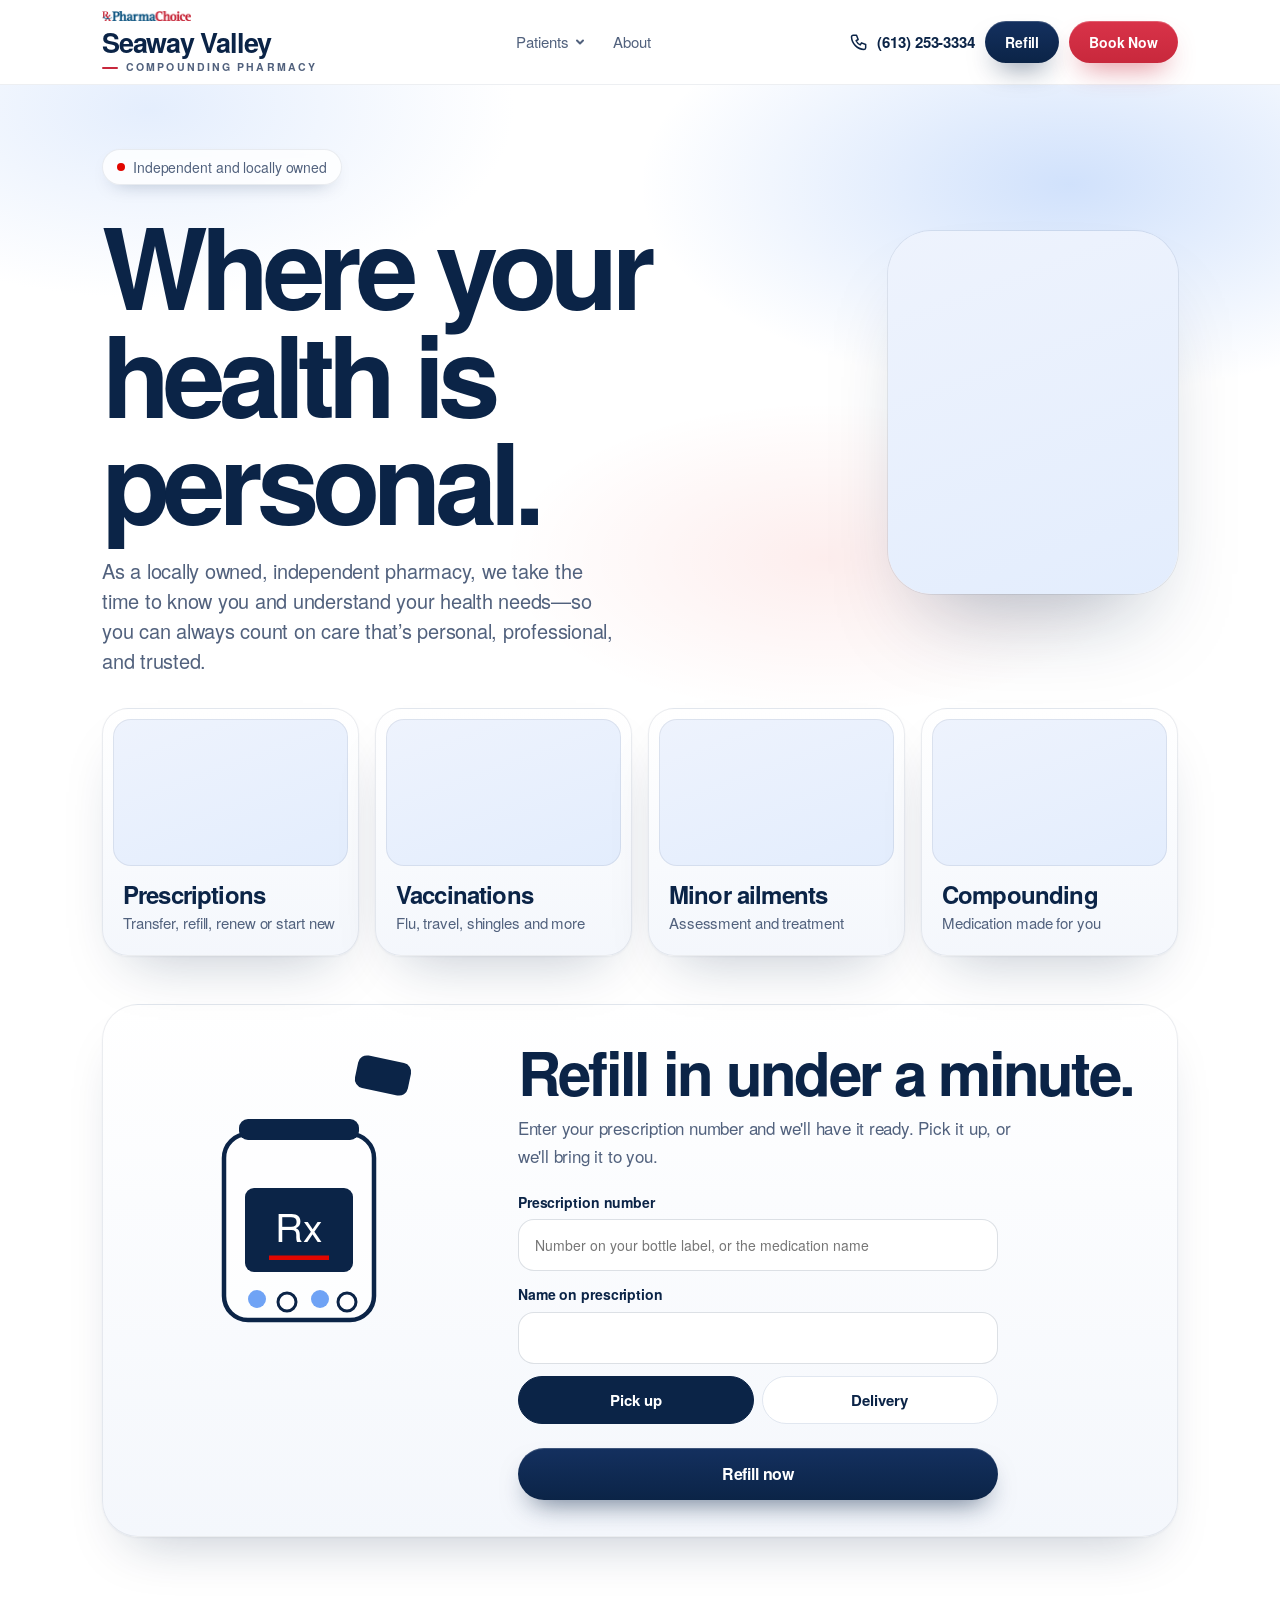
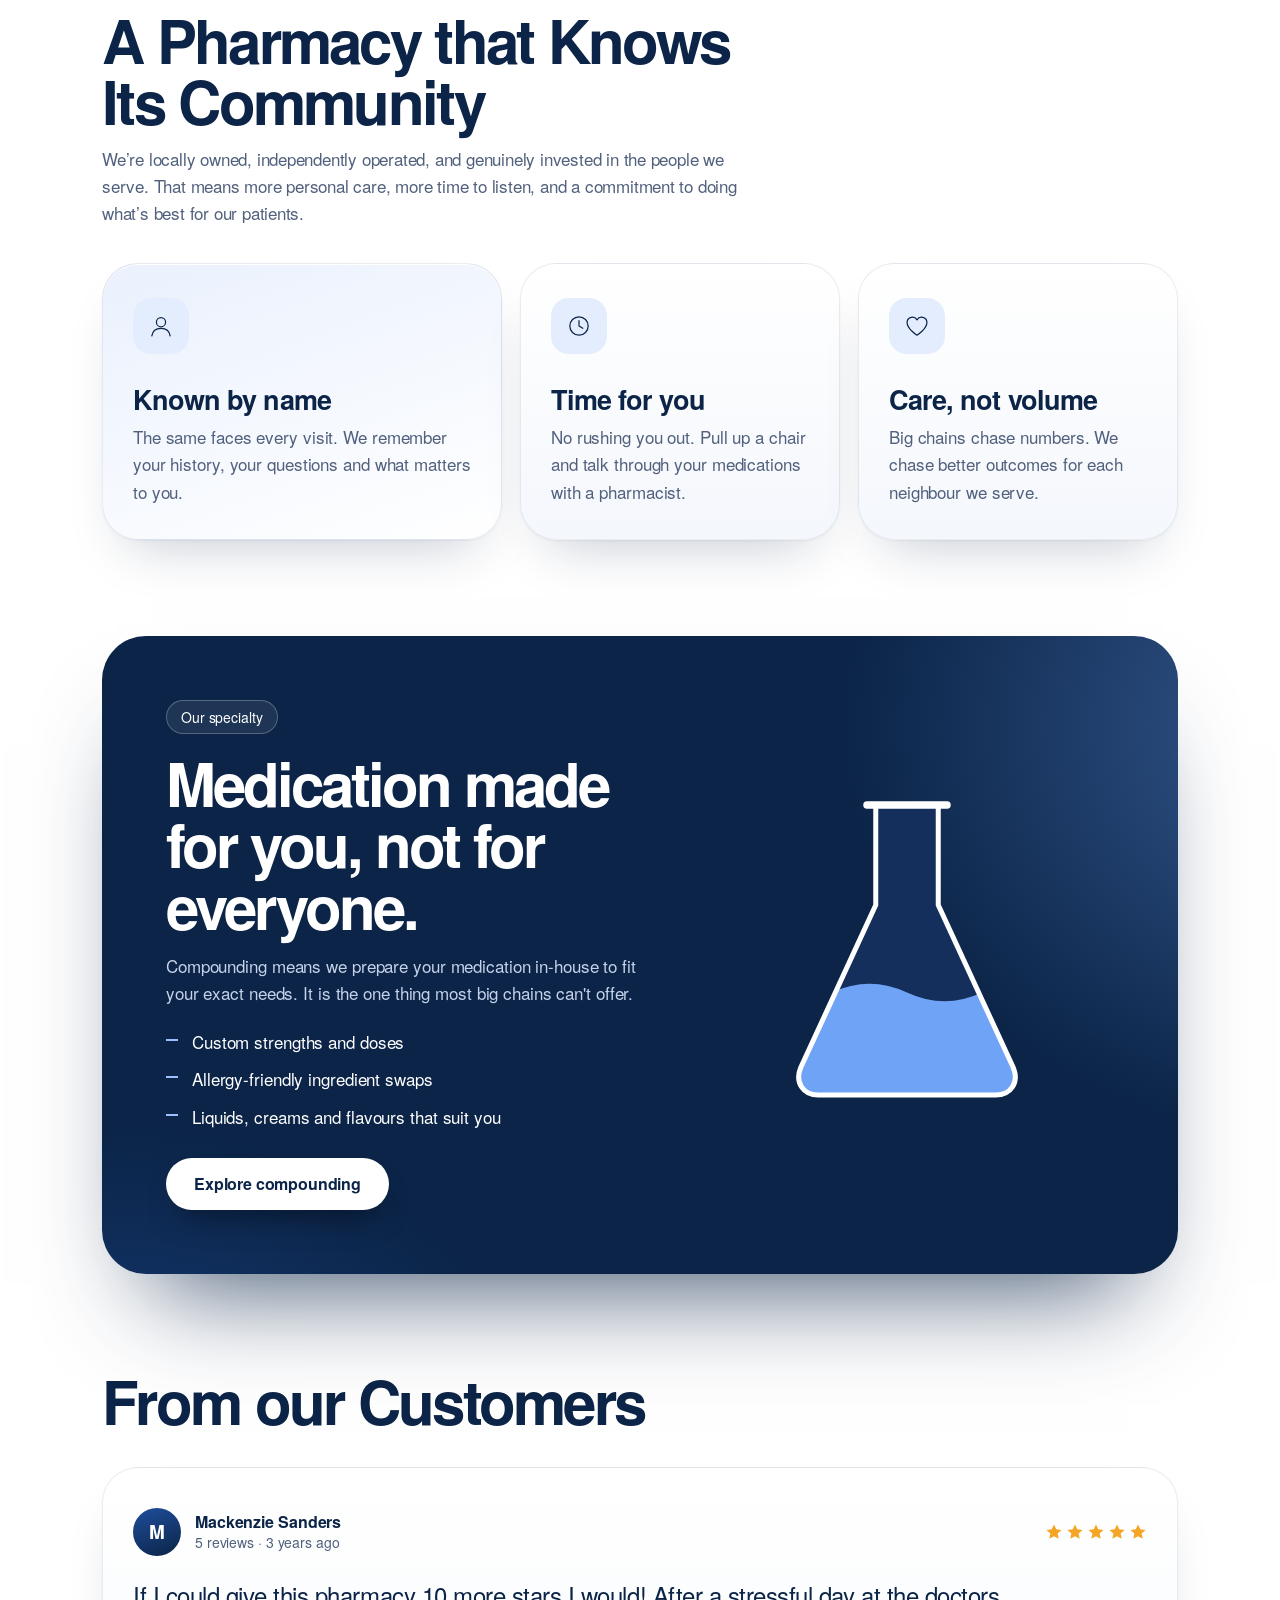
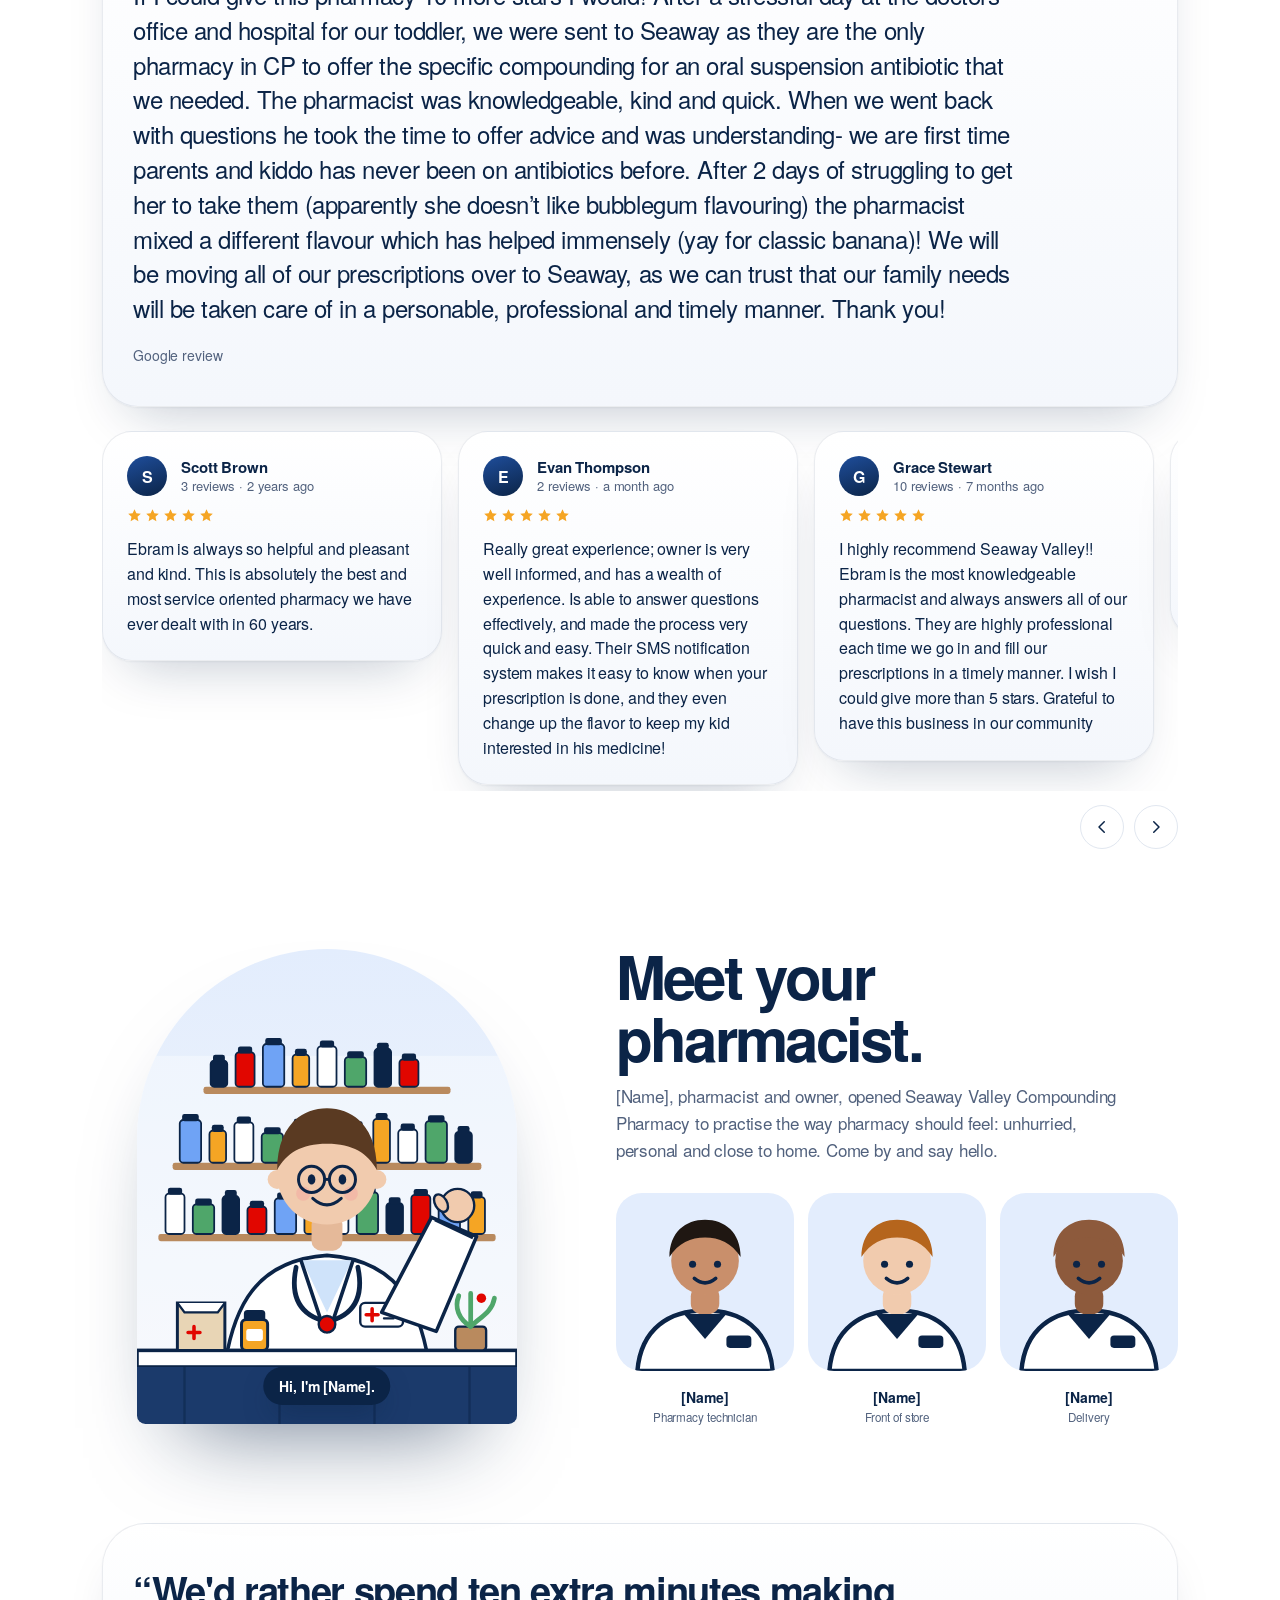
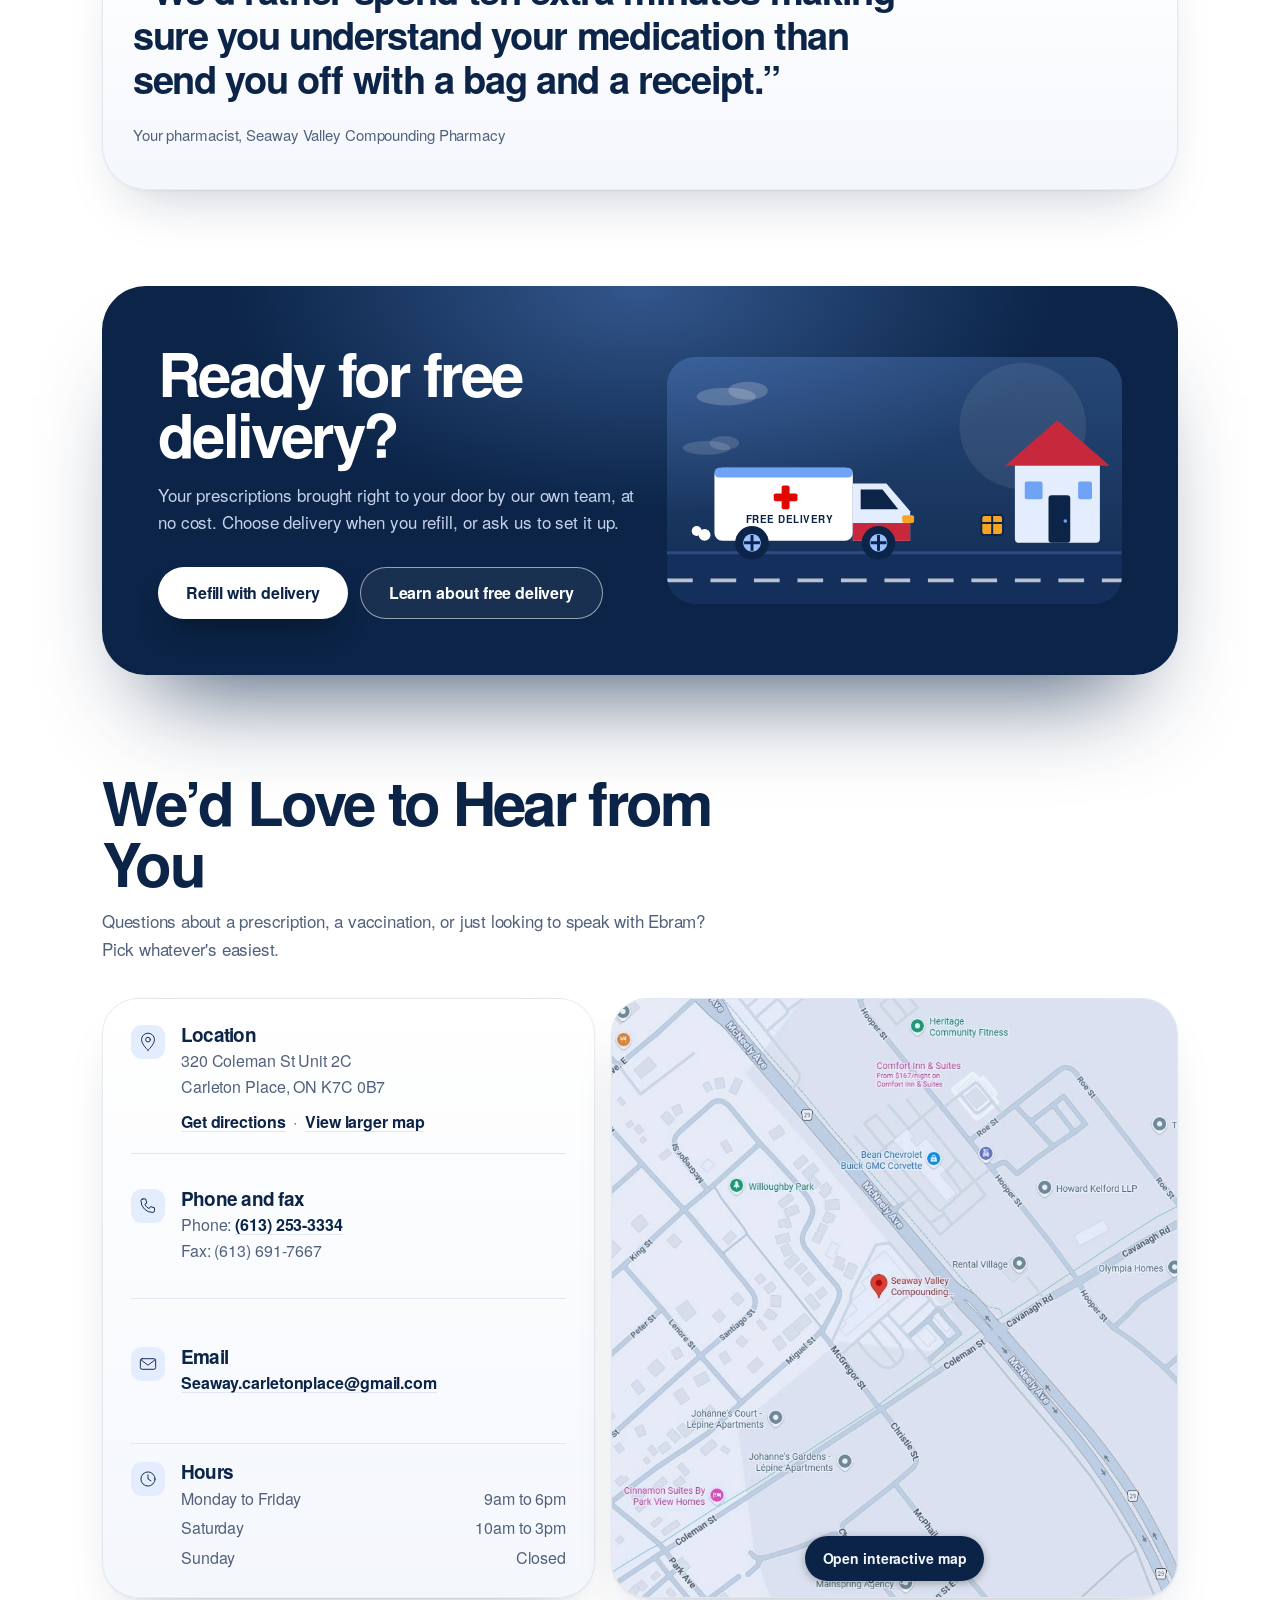
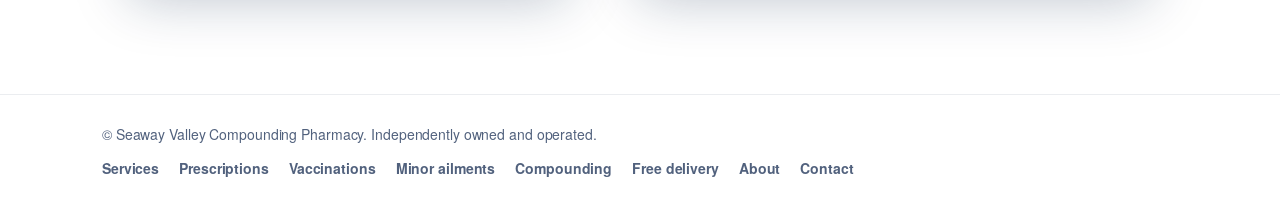
==== commit 81c473bd: "Draft: About page; About nav item now a plain link Co-Authored-By: Claude Sonnet 5.5 <noreply@anthro" ====
--- a/index.html
+++ b/index.html
@@ -23,8 +23,7 @@
   <nav class="menu" id="menu" aria-label="Main">
     <div class="dw"><button class="dt" type="button" aria-expanded="false" aria-haspopup="true">Patients<svg viewBox="0 0 10 10"><path d="M2 3.5l3 3 3-3"/></svg></button>
       <div class="dm"><a href="services.html">Services</a><a href="prescriptions.html">Prescriptions</a><a href="vaccinations.html">Vaccinations</a><a href="minor-ailments.html">Minor ailments</a><a href="compounding.html">Compounding</a><a href="free-delivery.html">Free delivery</a></div></div>
-    <div class="dw"><button class="dt" type="button" aria-expanded="false" aria-haspopup="true">About<svg viewBox="0 0 10 10"><path d="M2 3.5l3 3 3-3"/></svg></button>
-      <div class="dm"><a href="index.html#why">About Seaway Valley Compounding Pharmacy</a><a href="index.html#team">About Your Pharmacist</a><a href="index.html#contact">Contact</a></div></div>
+    <div class="dw"><a class="dt dl" href="about.html">About</a></div>
     <a class="mobonly first" href="prescriptions.html#refill">Refill a prescription</a><a class="mobonly" href="tel:+16132533334">Call (613) 253-3334</a>
   </nav>
   <div class="navr">
@@ -242,7 +241,7 @@
   </div>
 </div></section>
 </main>
-<footer><div class="wrap fl"><span>© Seaway Valley Compounding Pharmacy. Independently owned and operated.</span><nav aria-label="Footer"><a href="services.html">Services</a><a href="prescriptions.html">Prescriptions</a><a href="vaccinations.html">Vaccinations</a><a href="minor-ailments.html">Minor ailments</a><a href="compounding.html">Compounding</a><a href="free-delivery.html">Free delivery</a></nav></div></footer>
+<footer><div class="wrap fl"><span>© Seaway Valley Compounding Pharmacy. Independently owned and operated.</span><nav aria-label="Footer"><a href="services.html">Services</a><a href="prescriptions.html">Prescriptions</a><a href="vaccinations.html">Vaccinations</a><a href="minor-ailments.html">Minor ailments</a><a href="compounding.html">Compounding</a><a href="free-delivery.html">Free delivery</a><a href="about.html">About</a><a href="index.html#contact">Contact</a></nav></div></footer>
 <script src="site.js" defer></script>
 </body>
 </html>
--- a/site.css
+++ b/site.css
@@ -703,3 +703,9 @@
 .dhero{margin-top:8px}
 .ready.deliv.pg{margin-top:0}
 .ready.deliv.pg h1{font-size:clamp(34px,5.4vw,60px);letter-spacing:-.05em;line-height:1.02;margin:0 0 16px;color:#fff}
+.phimg.tall{min-height:380px}
+.aboutcrew .crew{display:grid;grid-template-columns:repeat(3,1fr);gap:16px;margin:0}
+.aboutcrew .crew figure{margin:0;background:linear-gradient(180deg,#fff,#F4F7FC);border:1px solid var(--ring);border-radius:var(--r2);box-shadow:var(--sh);padding:24px;text-align:center}
+.aboutcrew .crew svg{width:96px;height:96px}
+@media (max-width:700px){.aboutcrew .crew{grid-template-columns:1fr}}
+.menu .dw>a.dt.dl{display:inline-flex;text-decoration:none;color:inherit}
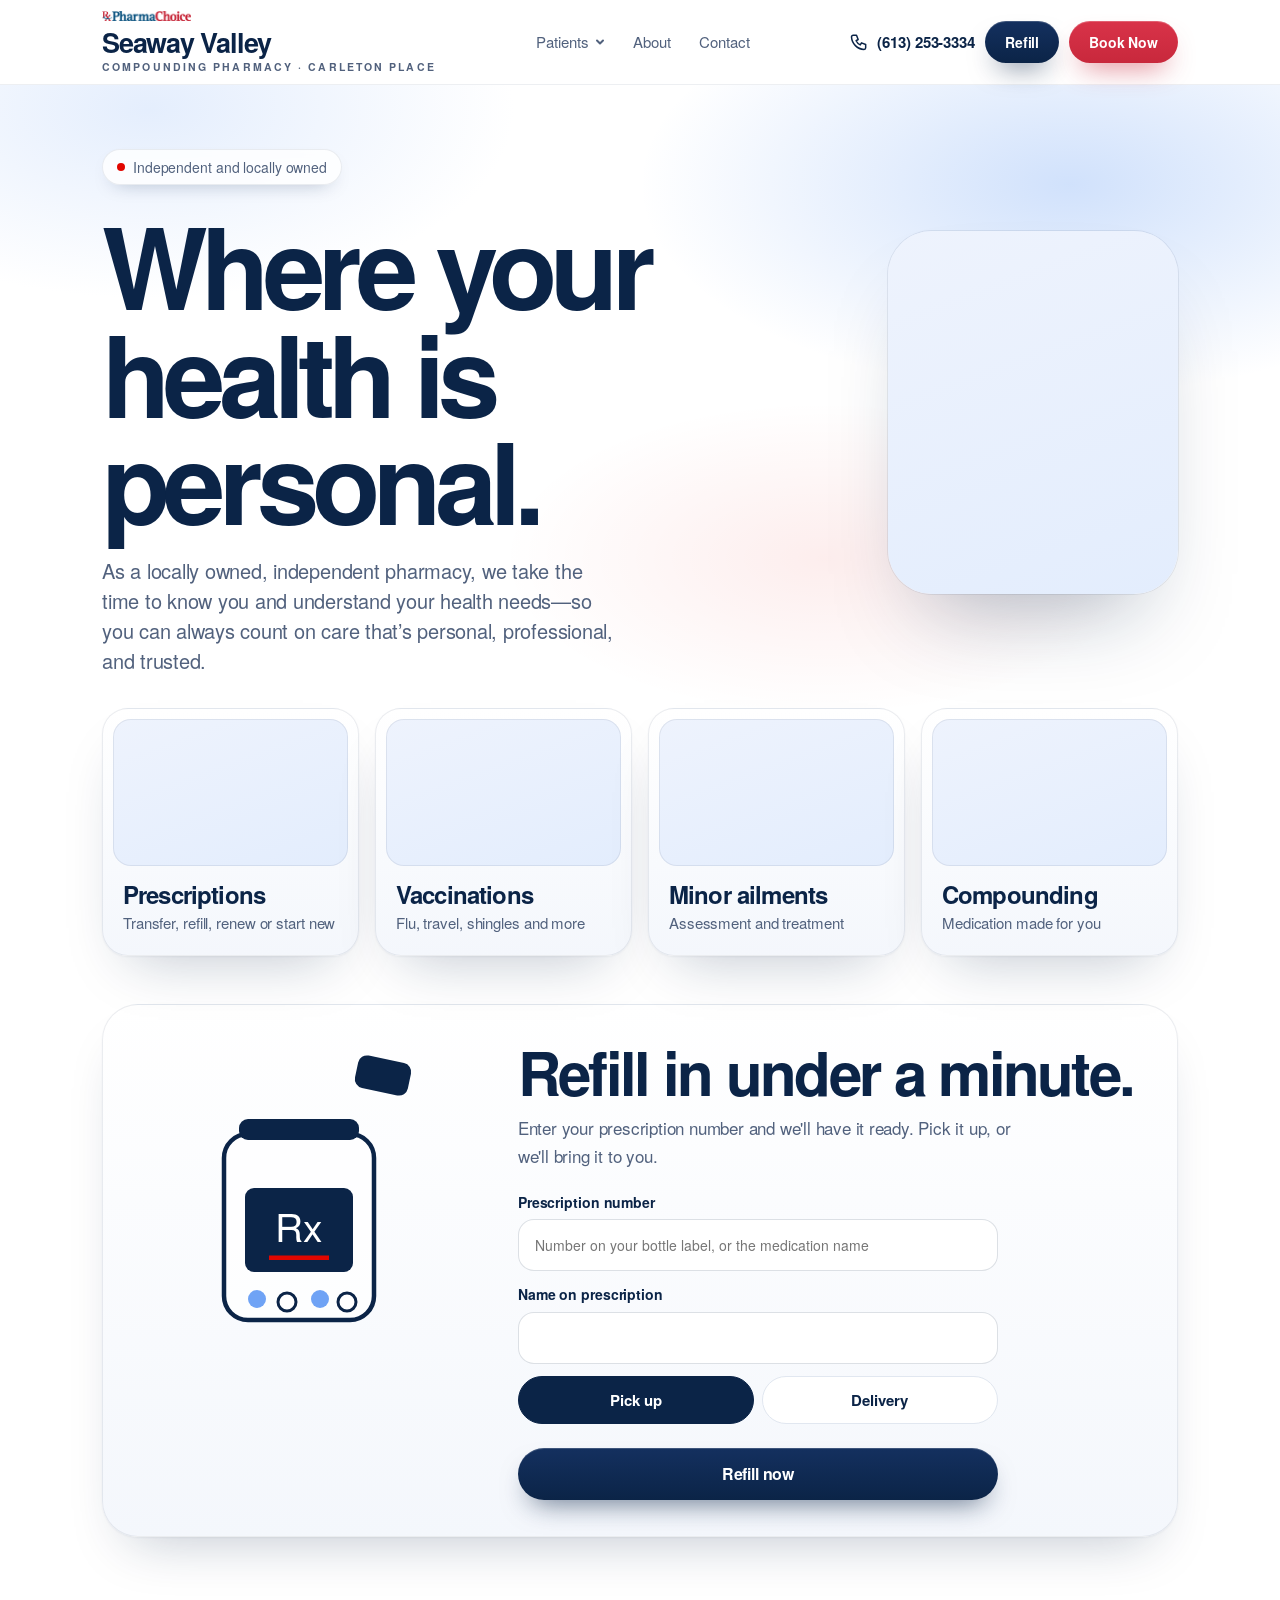
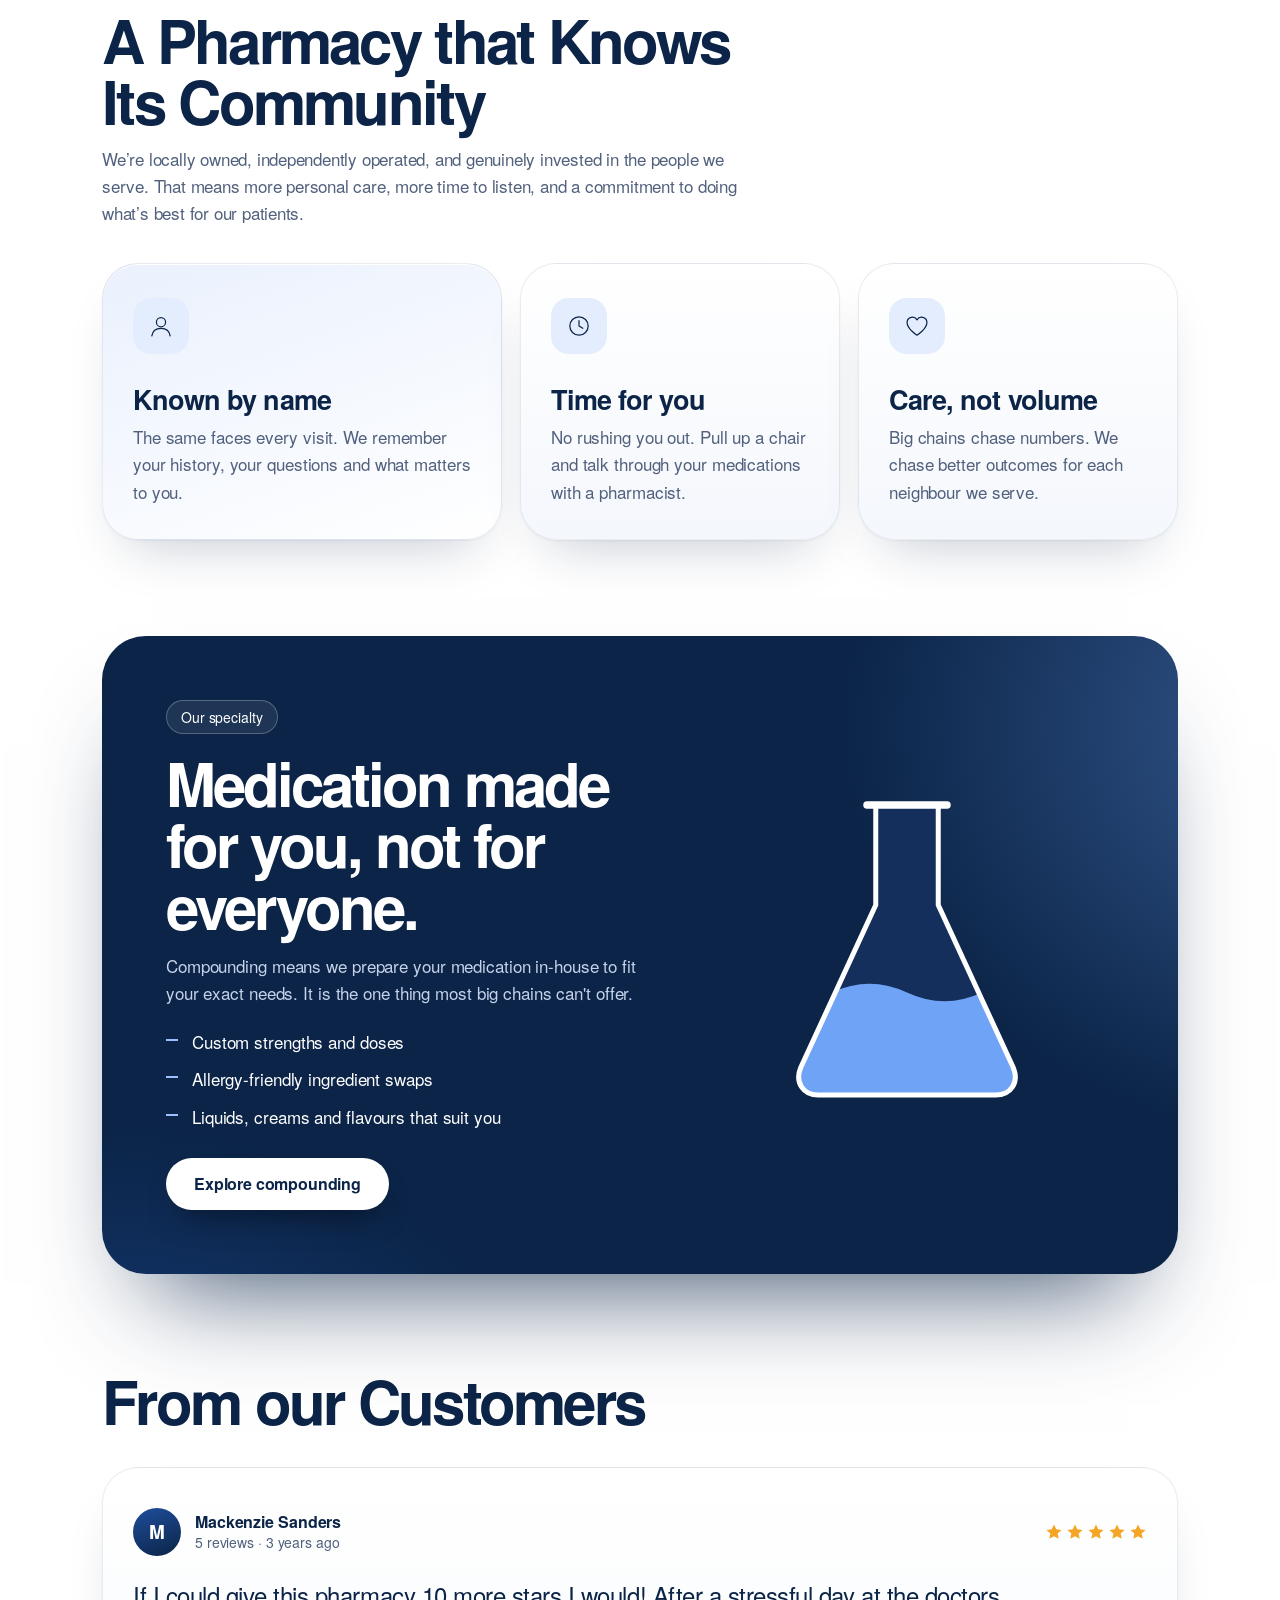
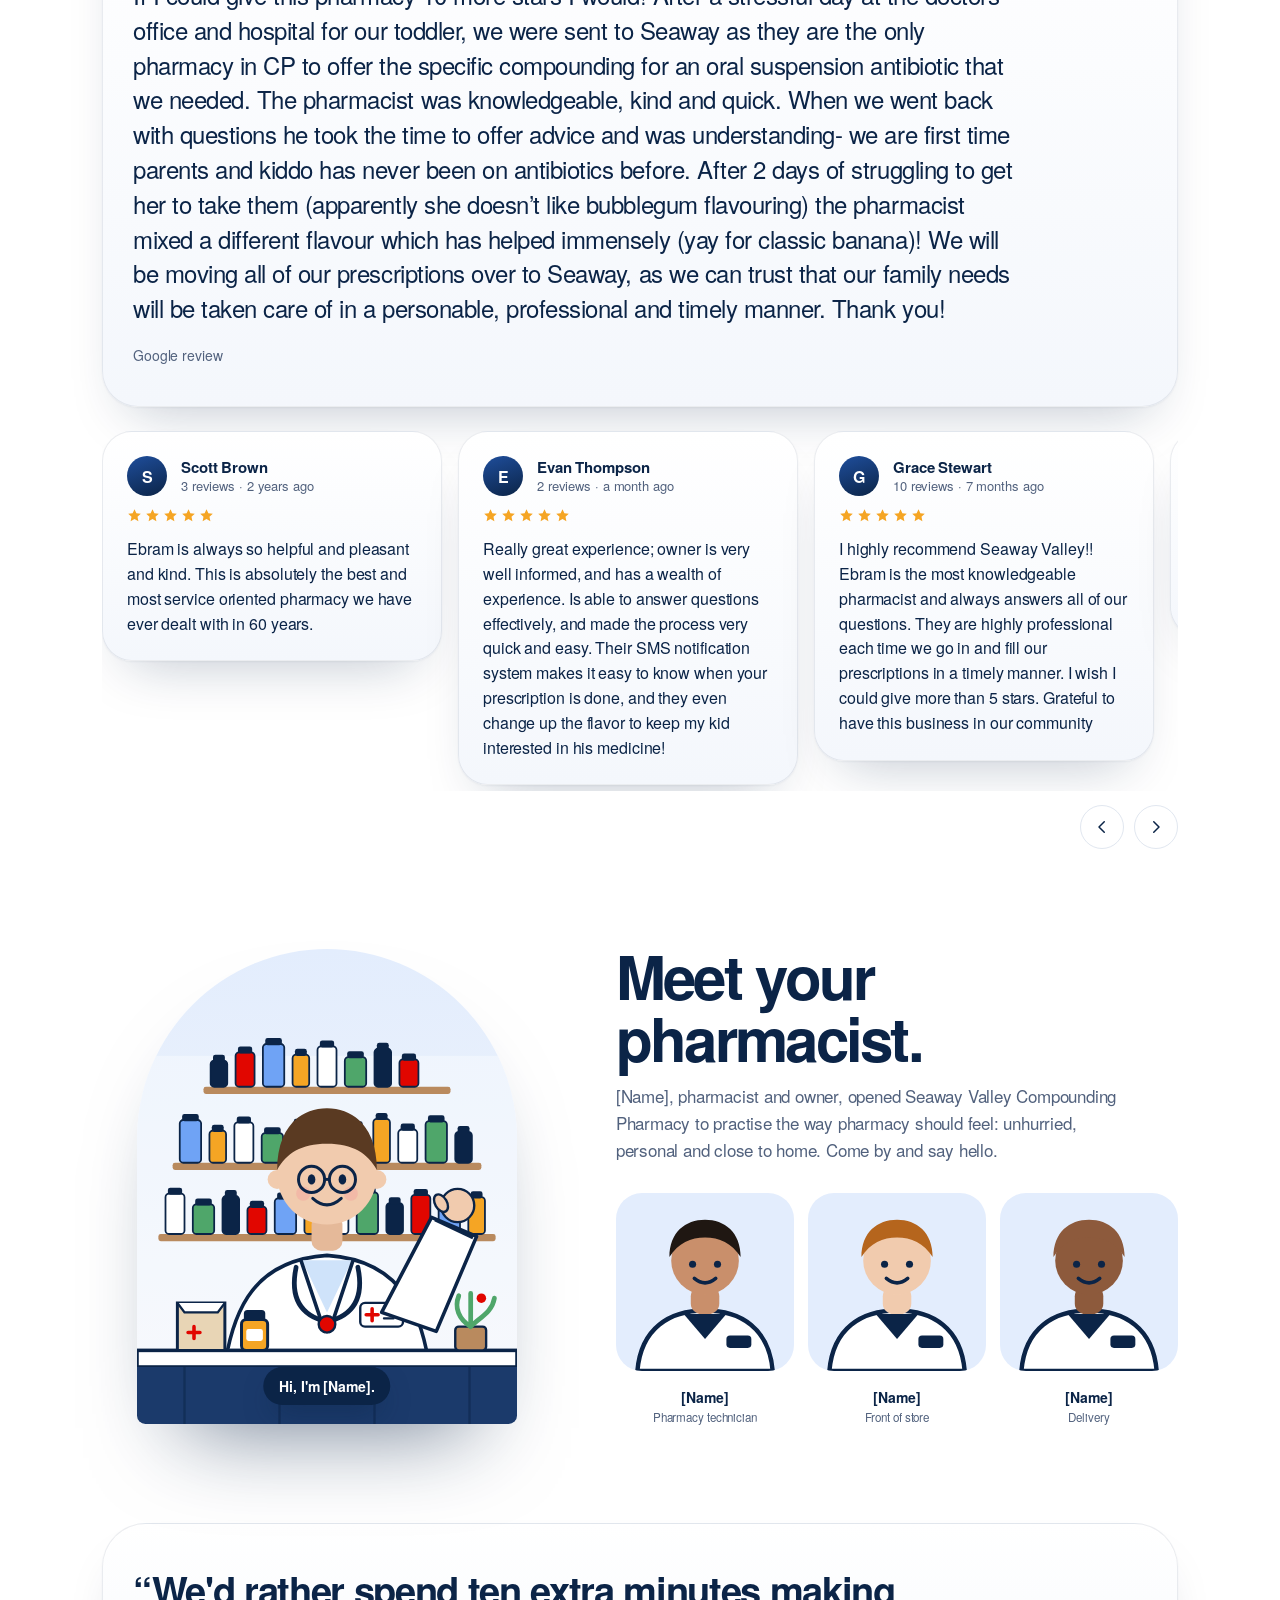
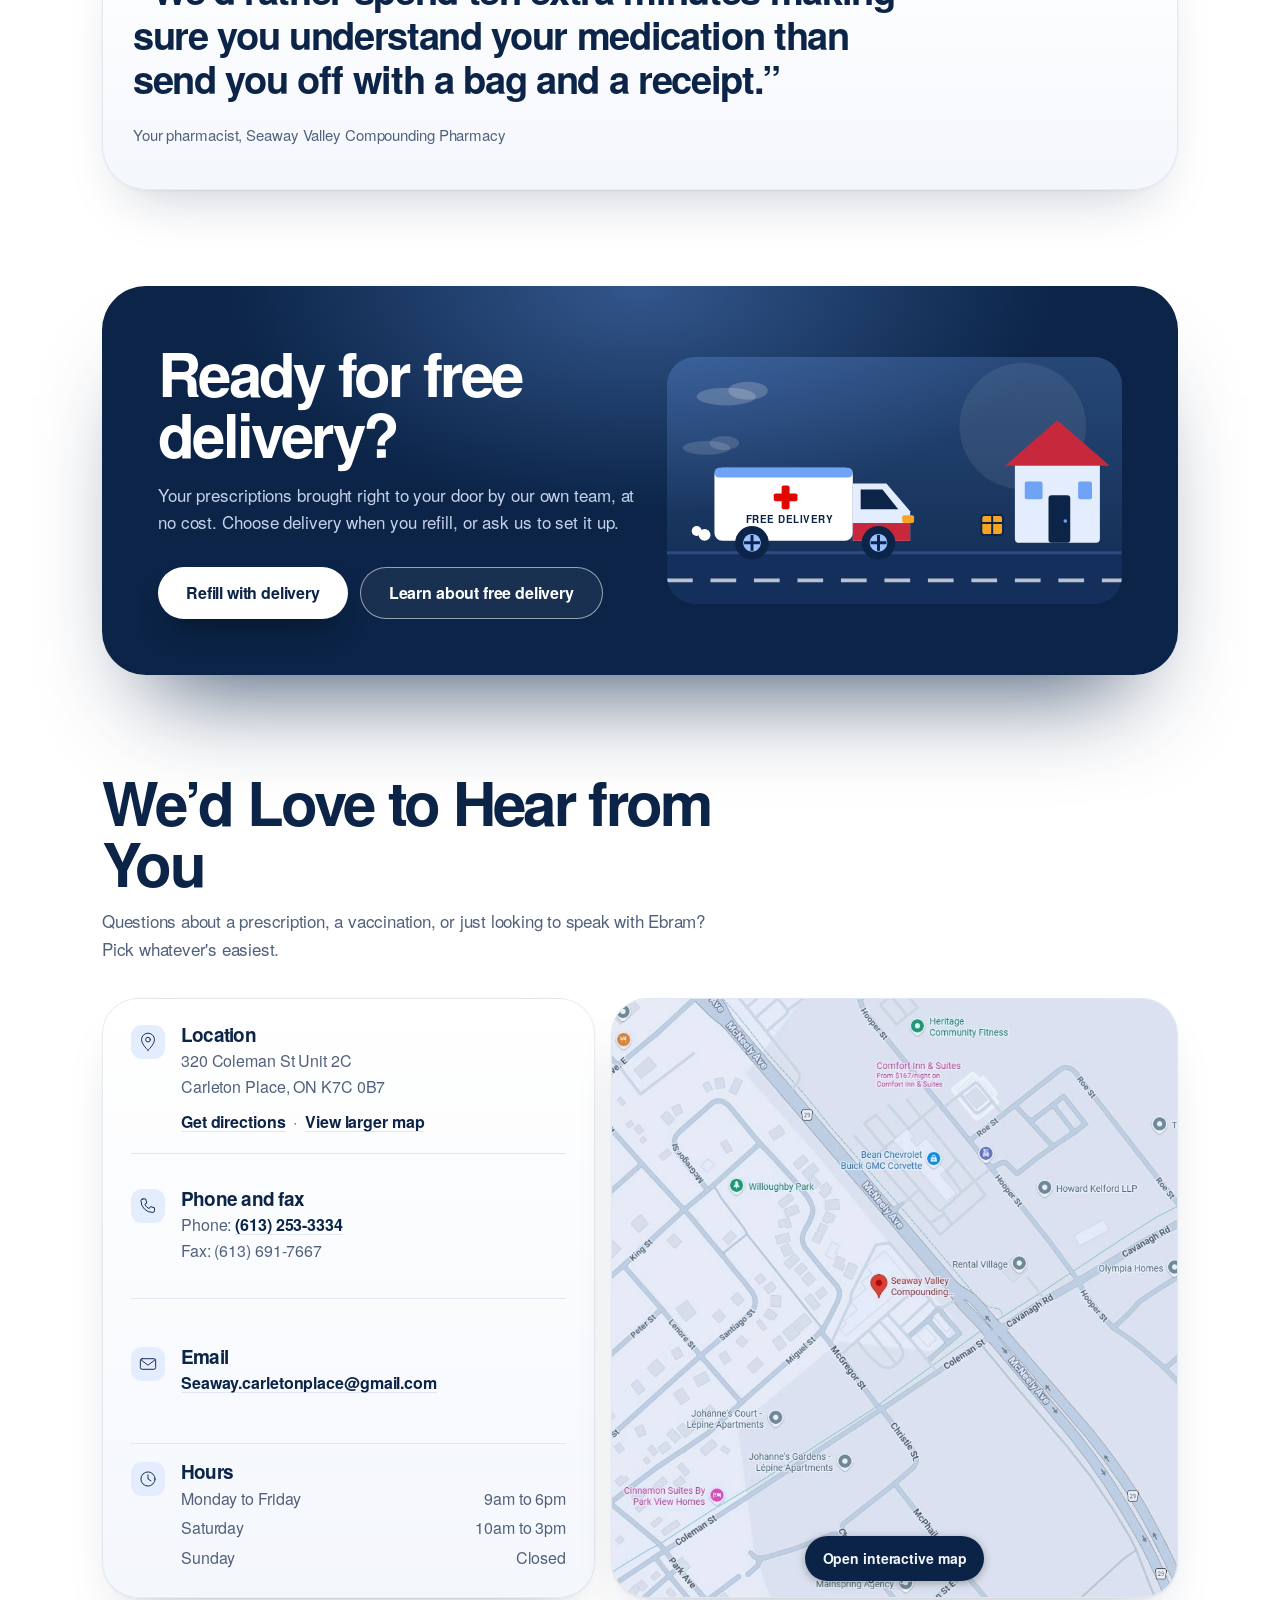
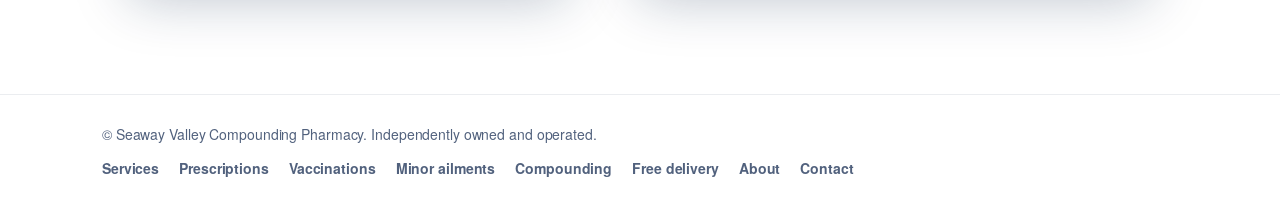
==== commit 7f48e6c1: "Draft: Carleton Place in logo, Contact nav link, hero headline/logo cycle Co-Authored-By: Claude Son" ====
--- a/index.html
+++ b/index.html
@@ -19,11 +19,12 @@
 </defs></svg>
 
 <header><div class="wrap nav">
-  <a class="logo" href="index.html" aria-label="Seaway Valley Compounding Pharmacy home"><span class="lg"><img class="lg-pc" src="[data-uri]" alt="PharmaChoice"><span class="lg-n">Seaway Valley</span><span class="lg-s">Compounding Pharmacy</span></span></a>
+  <a class="logo" href="index.html" aria-label="Seaway Valley Compounding Pharmacy, Carleton Place, home"><span class="lg"><img class="lg-pc" src="[data-uri]" alt="PharmaChoice"><span class="lg-c">Carleton Place</span><span class="lg-n">Seaway Valley</span><span class="lg-s">Compounding Pharmacy<span class="lg-cp">&nbsp;&middot;&nbsp;Carleton Place</span></span></span></a>
   <nav class="menu" id="menu" aria-label="Main">
     <div class="dw"><button class="dt" type="button" aria-expanded="false" aria-haspopup="true">Patients<svg viewBox="0 0 10 10"><path d="M2 3.5l3 3 3-3"/></svg></button>
       <div class="dm"><a href="services.html">Services</a><a href="prescriptions.html">Prescriptions</a><a href="vaccinations.html">Vaccinations</a><a href="minor-ailments.html">Minor ailments</a><a href="compounding.html">Compounding</a><a href="free-delivery.html">Free delivery</a></div></div>
     <div class="dw"><a class="dt dl" href="about.html">About</a></div>
+    <div class="dw"><a class="dt dl" href="index.html#contact">Contact</a></div>
     <a class="mobonly first" href="prescriptions.html#refill">Refill a prescription</a><a class="mobonly" href="tel:+16132533334">Call (613) 253-3334</a>
   </nav>
   <div class="navr">
@@ -37,7 +38,7 @@
 <main id="top">
 <section class="hero"><div class="wrap">
   <span class="open"><i></i>Independent and locally owned</span>
-  <h1>Where your health is personal.</h1>
+  <div class="hswap"><h1 class="hs-a"><span class="w" style="--i:0">Where</span> <span class="w" style="--i:1">your</span> <span class="w" style="--i:2">health</span> <span class="w" style="--i:3">is</span> <span class="w" style="--i:4">personal.</span></h1><div class="hs-b" aria-hidden="true"><img class="hl-pc" src="[data-uri]" alt=""><span class="hl-n">Seaway Valley</span><span class="hl-s">Compounding Pharmacy</span><span class="hl-c">Carleton Place, Ontario</span></div></div>
   <p class="lead">As a locally owned, independent pharmacy, we take the time to know you and understand your health needs—so you can always count on care that’s personal, professional, and trusted.</p>
   <div class="store" role="img" aria-label="Photo placeholder"></div>
 </div></section><section class="svcw"><div class="wrap"><div class="svc4">
--- a/site.css
+++ b/site.css
@@ -709,3 +709,24 @@
 .aboutcrew .crew svg{width:96px;height:96px}
 @media (max-width:700px){.aboutcrew .crew{grid-template-columns:1fr}}
 .menu .dw>a.dt.dl{display:inline-flex;text-decoration:none;color:inherit}
+.lg-s::before{display:none!important}.lg-s{gap:0!important}
+
+/* logo: Carleton Place */
+.logo .lg-c{display:none;font-family:Manrope,system-ui,sans-serif;font-weight:700;font-size:9px;letter-spacing:.16em;text-transform:uppercase;color:#51617D;margin:0 0 2px 8px}
+.logo .lg-pc{display:inline-block}
+@media (max-width:640px){.lg-cp{display:none}.logo .lg{display:grid;grid-template-columns:auto 1fr;align-items:center}.logo .lg-c{display:block;grid-column:2;justify-self:start;margin:0 0 2px 7px;font-size:8px;line-height:1;white-space:nowrap}.logo .lg-pc{grid-column:1}.logo .lg-n,.logo .lg-s{grid-column:1/-1}}
+/* hero: headline <-> logo cycle */
+.hswap{display:grid}
+.hswap>*{grid-area:1/1}
+.hs-a{margin:26px 0 22px}
+.hs-a .w{display:inline-block;animation:hsA 15s cubic-bezier(.45,0,.2,1) infinite both;animation-delay:calc(var(--i)*.09s)}
+.hs-b{align-self:center;justify-self:start;display:flex;flex-direction:column;align-items:flex-start;gap:0;padding:18px 0}
+.hs-b>*{animation:hsB 15s cubic-bezier(.45,0,.2,1) infinite both;animation-delay:calc(var(--j,0)*.12s)}
+.hs-b>:nth-child(2){--j:1}.hs-b>:nth-child(3){--j:2}.hs-b>:nth-child(4){--j:3}
+.hl-pc{height:clamp(18px,3.2vw,38px);width:auto;display:block;margin-bottom:clamp(8px,1.4vw,18px)}
+.hl-n{font-family:var(--hf);font-weight:700;font-size:clamp(40px,11.5vw,104px);line-height:.96;letter-spacing:-.06em;color:#0B2447;white-space:nowrap}
+.hl-s{font-family:Manrope,system-ui,sans-serif;font-weight:700;font-size:clamp(11px,1.5vw,19px);letter-spacing:.24em;text-transform:uppercase;color:#51617D;margin-top:clamp(12px,1.8vw,22px)}
+.hl-c{font-family:var(--hf);font-weight:600;font-size:clamp(22px,3.6vw,44px);letter-spacing:-.035em;color:#1F4E9C;margin-top:clamp(8px,1.2vw,14px)}
+@keyframes hsA{0%,38%{opacity:1;transform:none;filter:blur(0)}46%{opacity:0;transform:translateY(-30px);filter:blur(12px)}47%,93%{opacity:0;transform:translateY(30px);filter:blur(12px)}100%{opacity:1;transform:none;filter:blur(0)}}
+@keyframes hsB{0%,44%{opacity:0;transform:translateY(30px) scale(.97);filter:blur(12px)}54%,88%{opacity:1;transform:none;filter:blur(0)}96%,100%{opacity:0;transform:translateY(-30px) scale(1.02);filter:blur(12px)}}
+@media (prefers-reduced-motion:reduce){.hs-b{display:none}.hs-a .w{animation:none}}
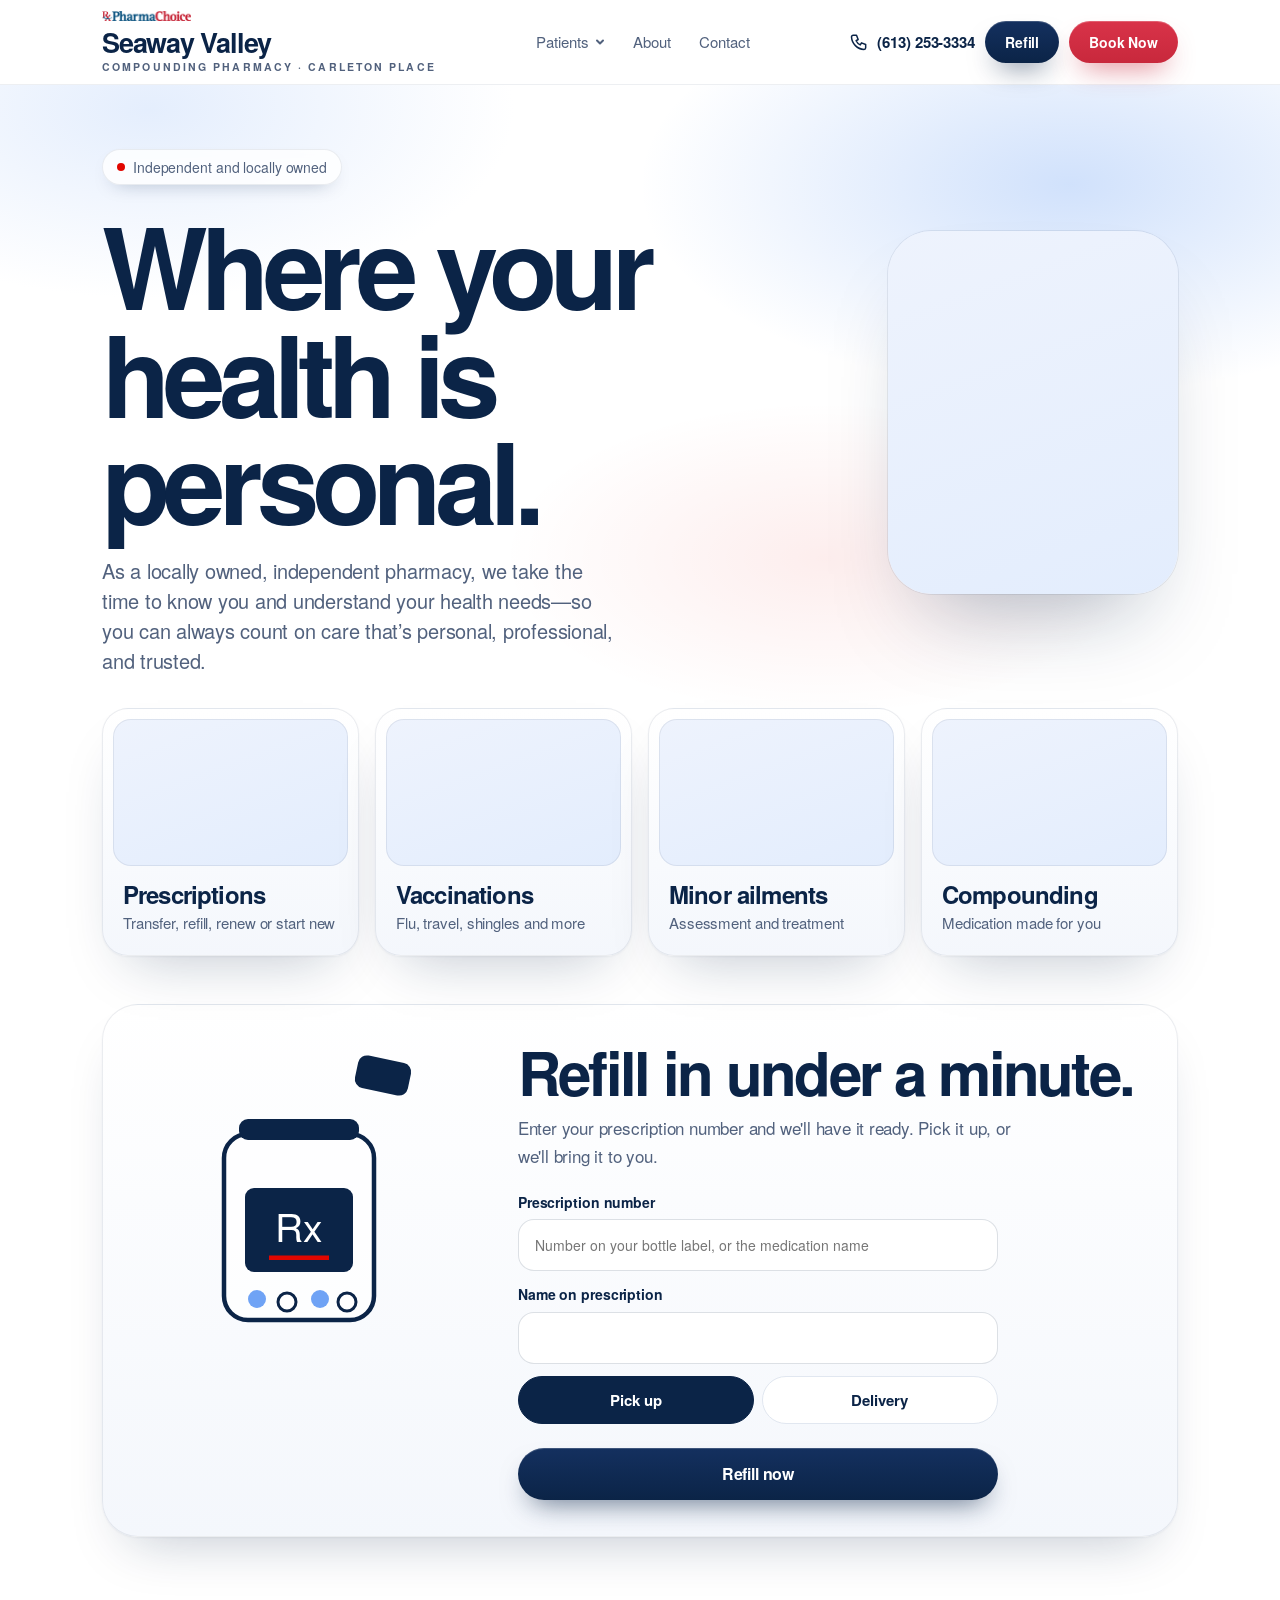
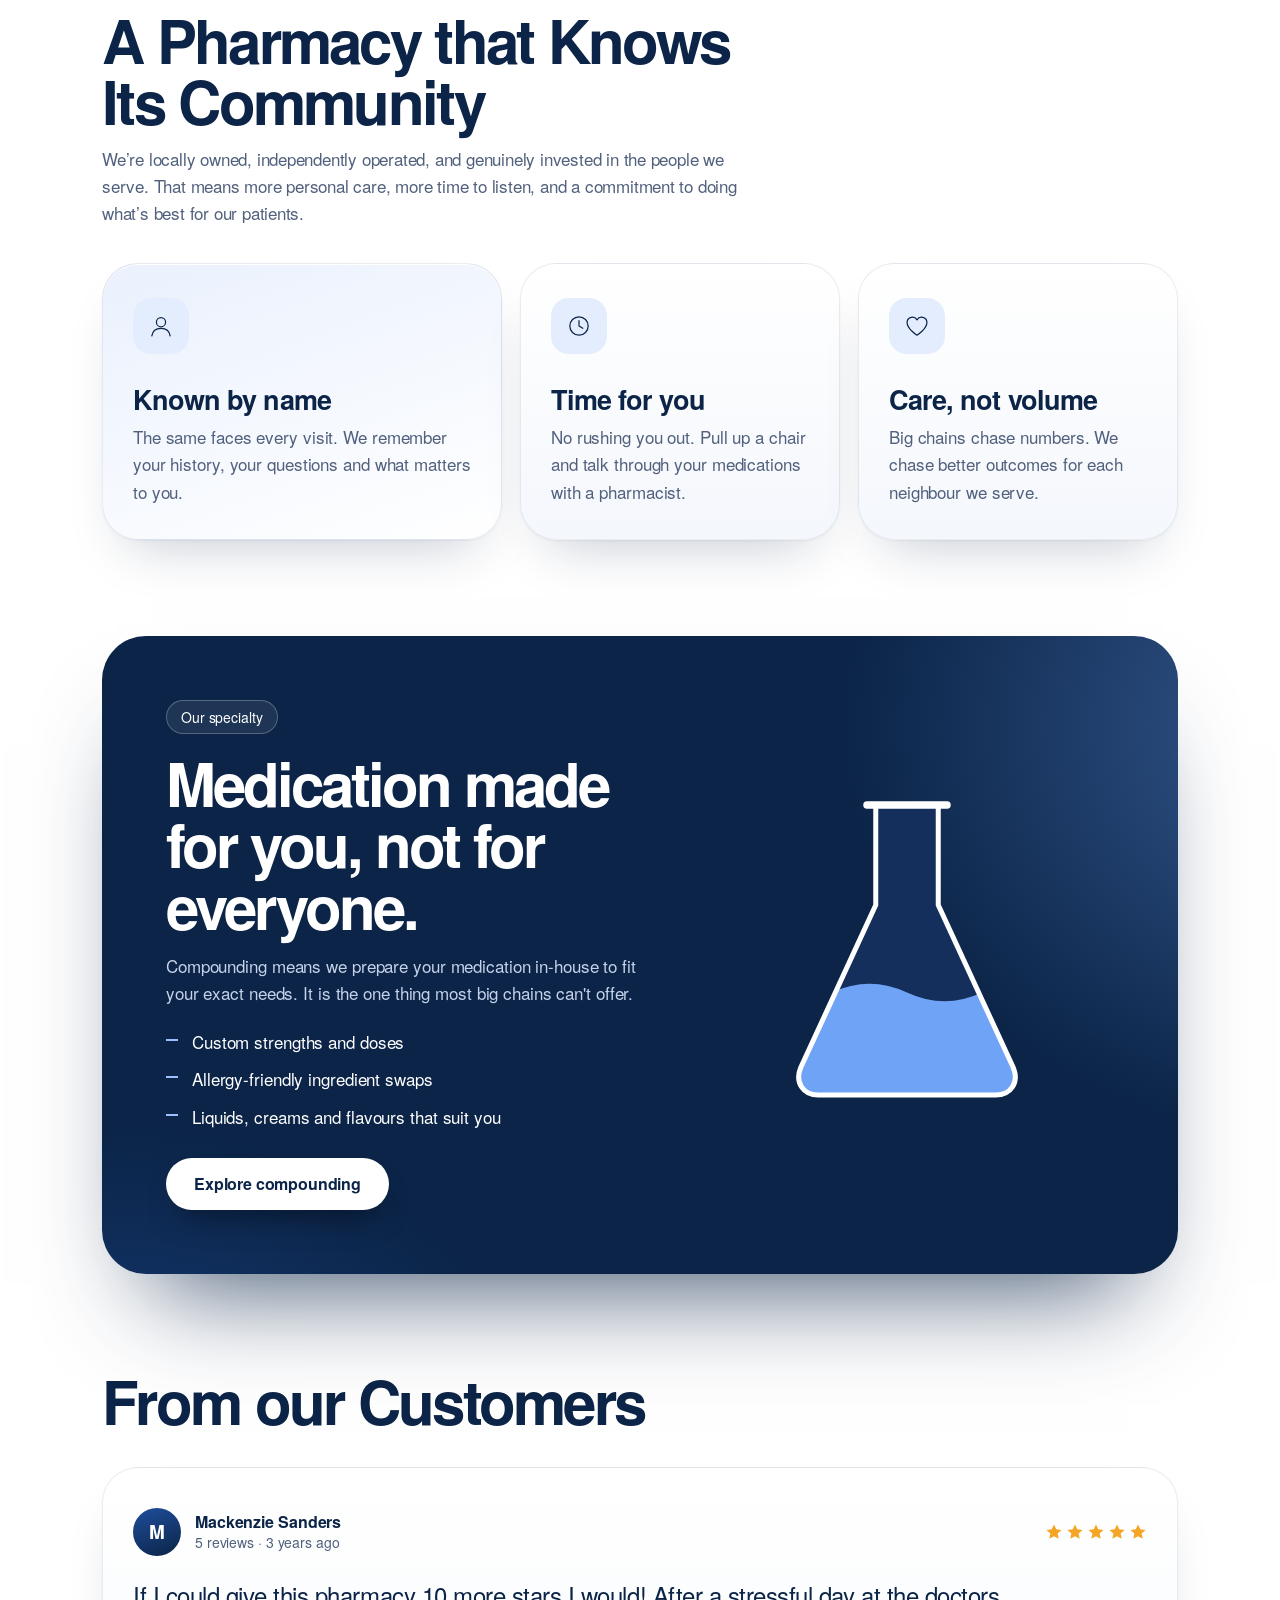
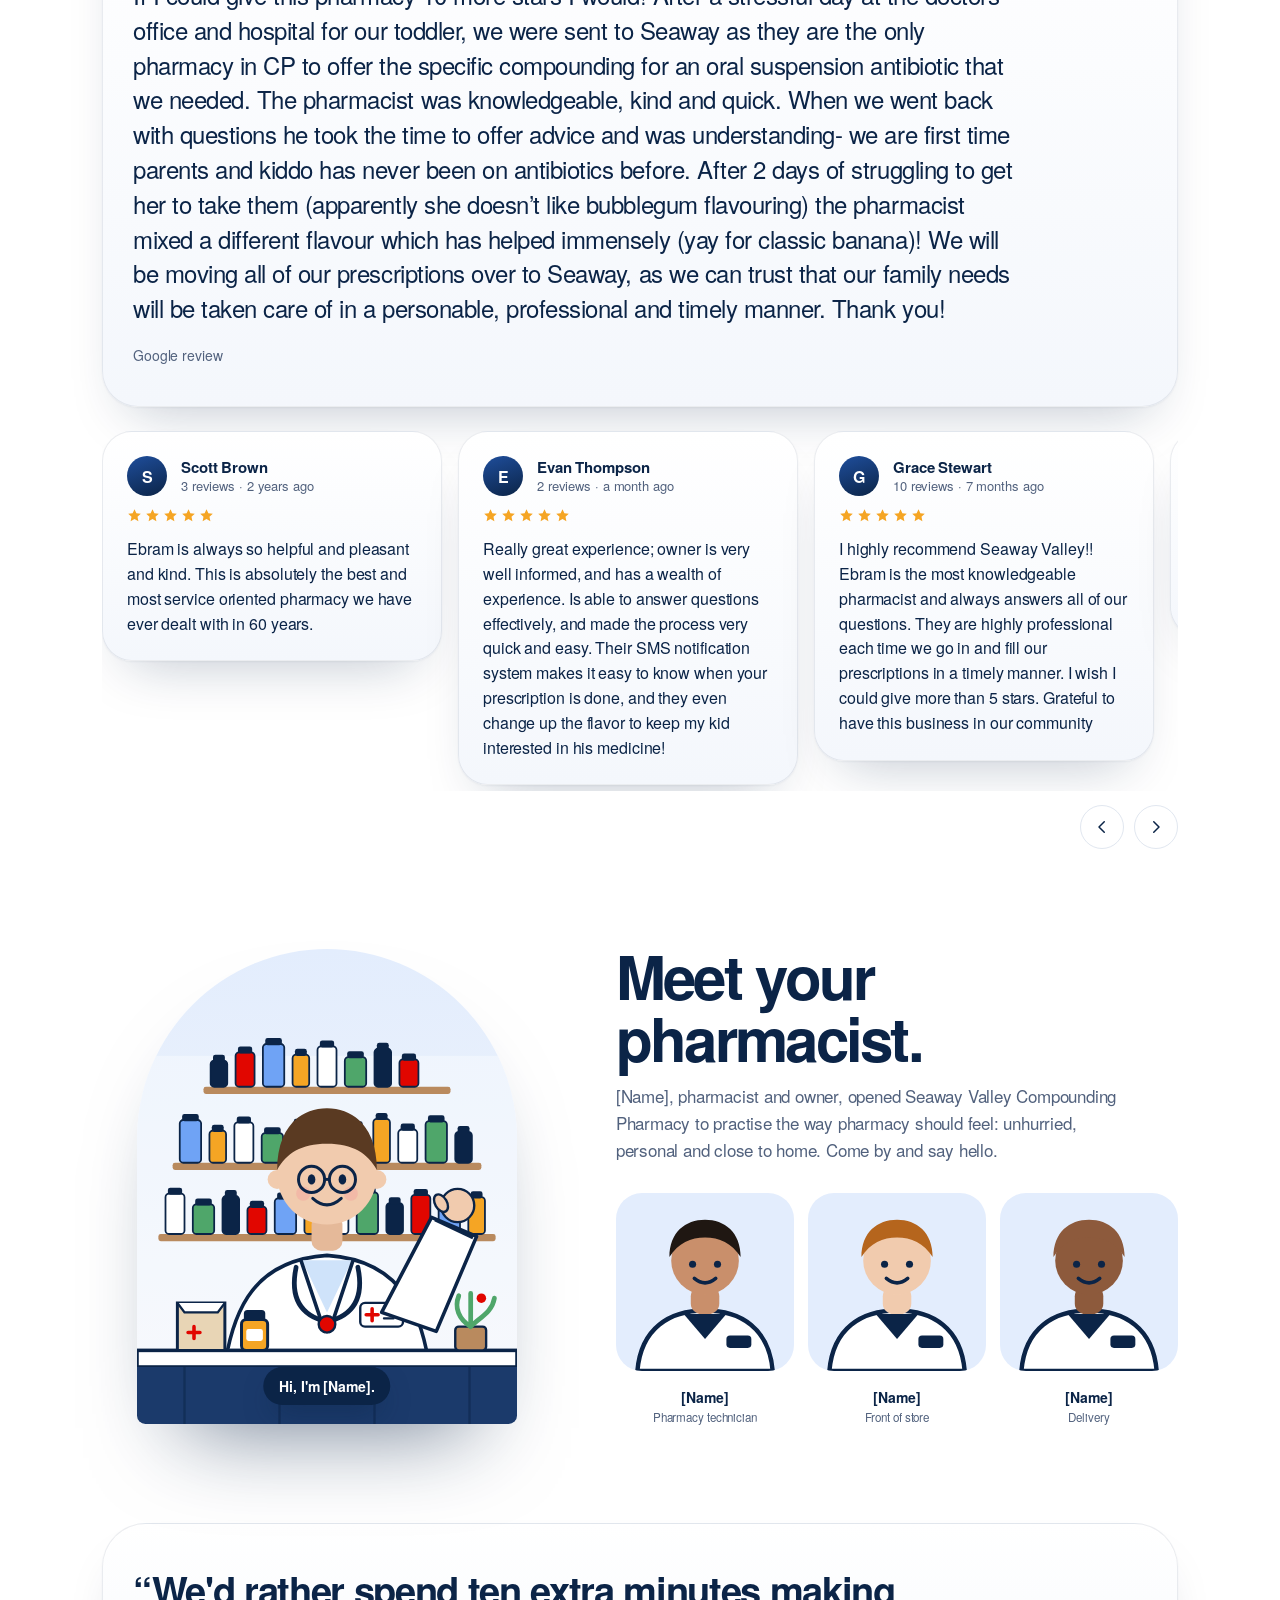
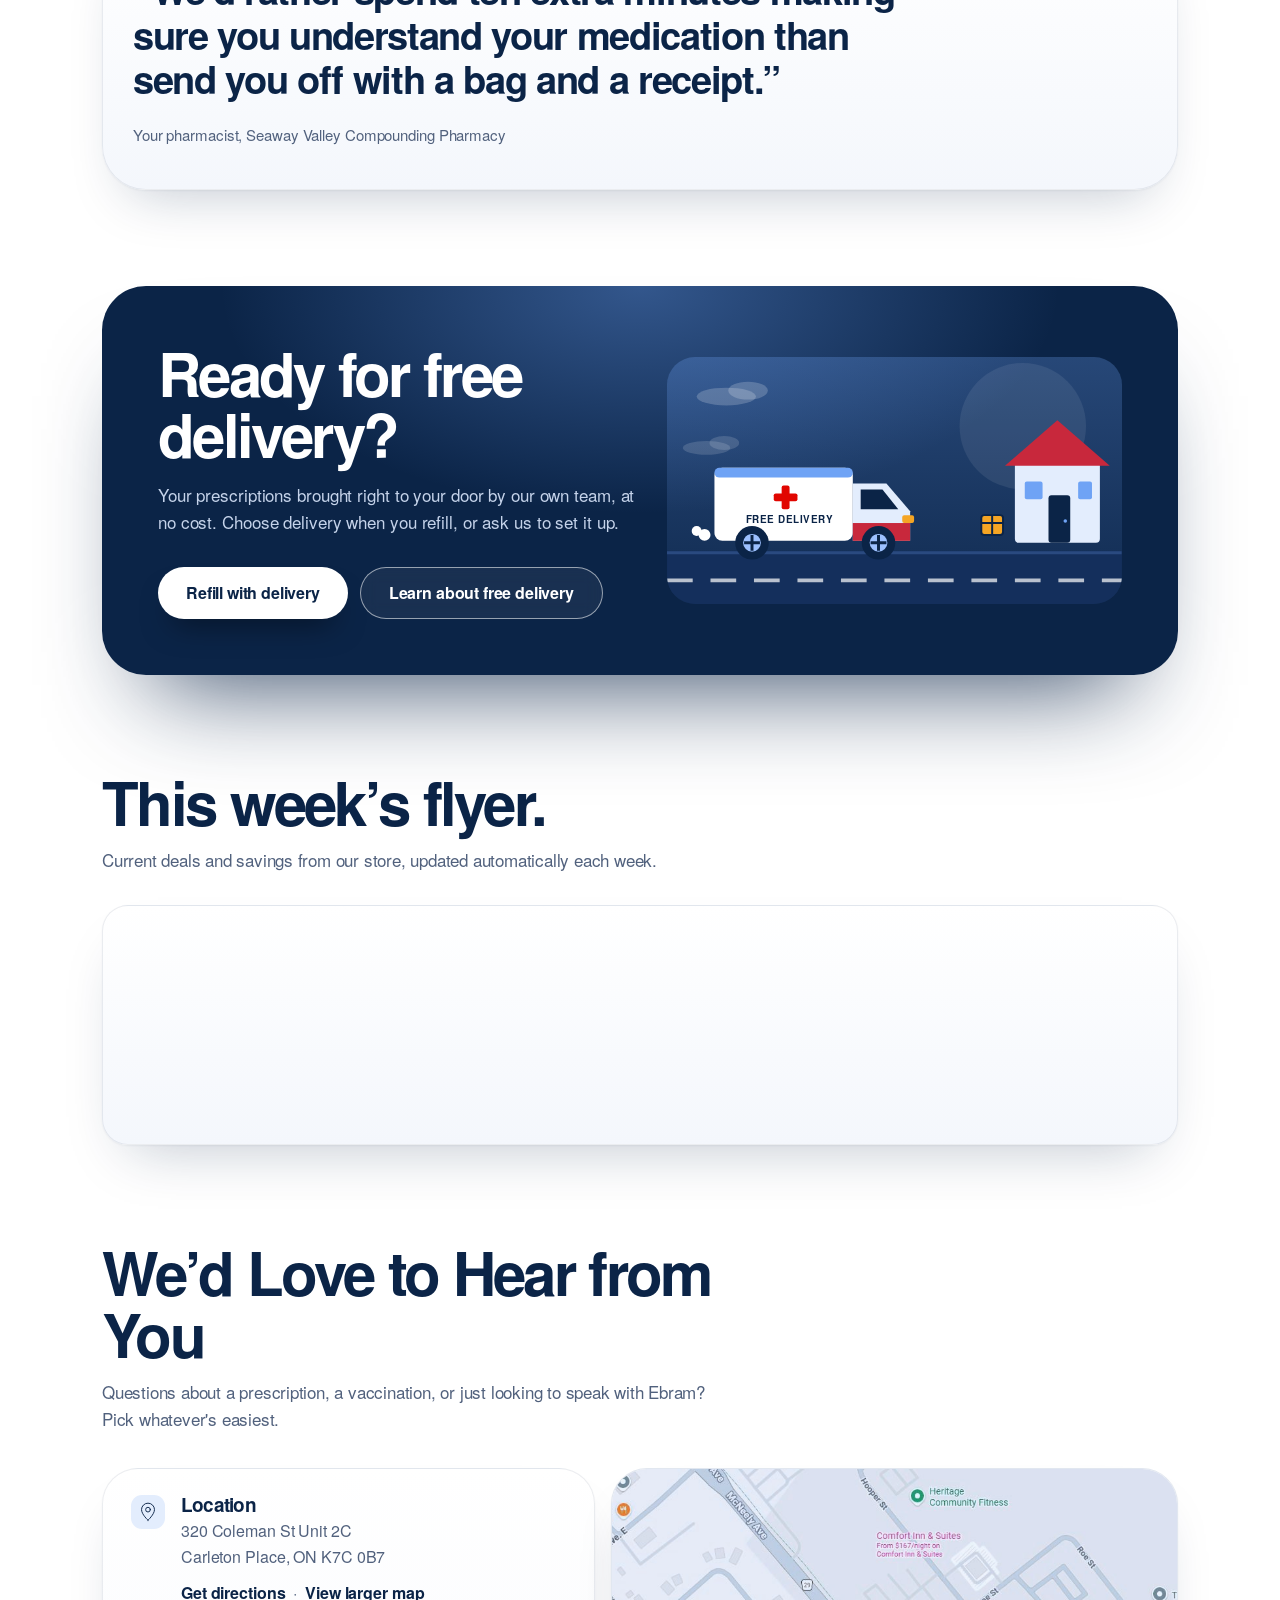
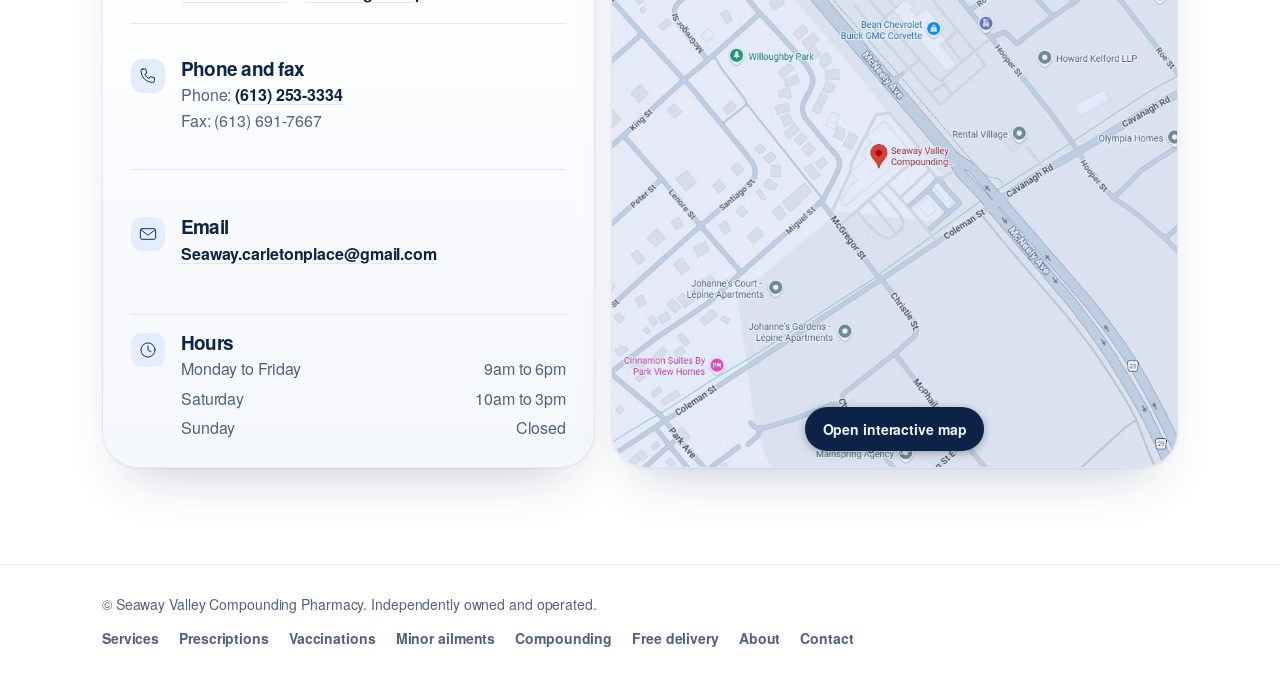
==== commit 94060b74: "Draft: weekly flyer section on home page (store number set in admin, hidden until set) Co-Authored-B" ====
--- a/index.html
+++ b/index.html
@@ -39,18 +39,18 @@
 <section class="hero"><div class="wrap">
   <span class="open"><i></i>Independent and locally owned</span>
   <div class="hswap"><h1 class="hs-a"><span class="w" style="--i:0">Where</span> <span class="w" style="--i:1">your</span> <span class="w" style="--i:2">health</span> <span class="w" style="--i:3">is</span> <span class="w" style="--i:4">personal.</span></h1><div class="hs-b" aria-hidden="true"><img class="hl-pc" src="[data-uri]" alt=""><span class="hl-n">Seaway Valley</span><span class="hl-s">Compounding Pharmacy</span><span class="hl-c">Carleton Place, Ontario</span></div></div>
-  <p class="lead">As a locally owned, independent pharmacy, we take the time to know you and understand your health needs—so you can always count on care that’s personal, professional, and trusted.</p>
-  <div class="store" role="img" aria-label="Photo placeholder"></div>
+  <p class="lead"><!--ed:home.e0c01c30|area|Home|Where your health is personal.|Paragraph 1-->As a locally owned, independent pharmacy, we take the time to know you and understand your health needs—so you can always count on care that’s personal, professional, and trusted.<!--/ed--></p>
+  <!--img:home.img1|Home|Where your health is personal.|Main photo beside the page title|div|store--><div class="store" role="img" aria-label="Photo placeholder"></div><!--/img-->
 </div></section><section class="svcw"><div class="wrap"><div class="svc4">
-<a href="prescriptions.html"><span class="si" role="img" aria-label="Photo placeholder"></span><span class="sb"><h3>Prescriptions</h3><p>Transfer, refill, renew or start new</p></span></a>
-<a href="vaccinations.html"><span class="si" role="img" aria-label="Photo placeholder"></span><span class="sb"><h3>Vaccinations</h3><p>Flu, travel, shingles and more</p></span></a>
-<a href="minor-ailments.html"><span class="si" role="img" aria-label="Photo placeholder"></span><span class="sb"><h3>Minor ailments</h3><p>Assessment and treatment</p></span></a>
-<a href="compounding.html"><span class="si" role="img" aria-label="Photo placeholder"></span><span class="sb"><h3>Compounding</h3><p>Medication made for you</p></span></a>
+<a href="prescriptions.html"><!--img:home.img2|Home|Where your health is personal.|Photo on the “Prescriptions” card|span|si--><span class="si" role="img" aria-label="Photo placeholder"></span><!--/img--><span class="sb"><h3><!--ed:home.c4abf940|text|Home|Where your health is personal.|Card 1 title-->Prescriptions<!--/ed--></h3><p><!--ed:home.1eeec029|text|Home|Where your health is personal.|Card 1 text::under “Prescriptions”-->Transfer, refill, renew or start new<!--/ed--></p></span></a>
+<a href="vaccinations.html"><!--img:home.img3|Home|Where your health is personal.|Photo on the “Vaccinations” card|span|si--><span class="si" role="img" aria-label="Photo placeholder"></span><!--/img--><span class="sb"><h3><!--ed:home.c244afad|text|Home|Where your health is personal.|Card 2 title-->Vaccinations<!--/ed--></h3><p><!--ed:home.5e825c08|text|Home|Where your health is personal.|Card 2 text::under “Vaccinations”-->Flu, travel, shingles and more<!--/ed--></p></span></a>
+<a href="minor-ailments.html"><!--img:home.img4|Home|Where your health is personal.|Photo on the “Minor ailments” card|span|si--><span class="si" role="img" aria-label="Photo placeholder"></span><!--/img--><span class="sb"><h3><!--ed:home.8e1094f5|text|Home|Where your health is personal.|Card 3 title-->Minor ailments<!--/ed--></h3><p><!--ed:home.6ed891a2|text|Home|Where your health is personal.|Card 3 text::under “Minor ailments”-->Assessment and treatment<!--/ed--></p></span></a>
+<a href="compounding.html"><!--img:home.img5|Home|Where your health is personal.|Photo on the “Compounding” card|span|si--><span class="si" role="img" aria-label="Photo placeholder"></span><!--/img--><span class="sb"><h3><!--ed:home.e7e6a7bc|text|Home|Where your health is personal.|Card 4 title-->Compounding<!--/ed--></h3><p><!--ed:home.179b94f3|text|Home|Where your health is personal.|Card 4 text::under “Compounding”-->Medication made for you<!--/ed--></p></span></a>
 </div></div></section><section id="refill" style="padding:24px 0 0"><div class="wrap"><div class="refill">
   <svg class="bt" viewBox="0 0 160 200" role="img" aria-label="Animated prescription bottle"><use href="#bottle"/></svg>
   <div>
-    <h2>Refill in under a minute.</h2>
-    <p class="lead2">Enter your prescription number and we'll have it ready. Pick it up, or we'll bring it to you.</p>
+    <h2><!--ed:home.28f535e5|text|Home|Refill in under a minute.|Section heading-->Refill in under a minute.<!--/ed--></h2>
+    <p class="lead2"><!--ed:home.0871b294|text|Home|Refill in under a minute.|Intro text::under the heading-->Enter your prescription number and we'll have it ready. Pick it up, or we'll bring it to you.<!--/ed--></p>
     <form class="rf" id="rfform" novalidate onsubmit="return false">
       <label>Prescription number<input id="rx" name="rx" inputmode="text" autocomplete="off" placeholder="Number on your bottle label, or the medication name"></label>
       <label>Name on prescription<input id="rn" name="rn" autocomplete="name"></label>
@@ -82,20 +82,20 @@
   </div>
   </div>
 </div></div></section><section id="why" style="padding-top:72px"><div class="wrap">
-  <div class="sec-h"><h2>A Pharmacy that Knows Its Community</h2>
-  <p>We’re locally owned, independently operated, and genuinely invested in the people we serve. That means more personal care, more time to listen, and a commitment to doing what’s best for our patients.</p></div>
+  <div class="sec-h"><h2><!--ed:home.94660b44|text|Home|A Pharmacy that Knows Its Community|Section heading-->A Pharmacy that Knows Its Community<!--/ed--></h2>
+  <p><!--ed:home.cecfc9a1|area|Home|A Pharmacy that Knows Its Community|Intro text::under the heading-->We’re locally owned, independently operated, and genuinely invested in the people we serve. That means more personal care, more time to listen, and a commitment to doing what’s best for our patients.<!--/ed--></p></div>
   <div class="tiles">
-    <div class="tile"><svg viewBox="0 0 34 34"><circle cx="17" cy="12" r="6"/><path d="M5 30c1-7 6-10 12-10s11 3 12 10"/></svg><h3>Known by name</h3><p>The same faces every visit. We remember your history, your questions and what matters to you.</p></div>
-    <div class="tile"><svg viewBox="0 0 34 34"><circle cx="17" cy="17" r="12"/><path d="M17 10v7l5 3"/></svg><h3>Time for you</h3><p>No rushing you out. Pull up a chair and talk through your medications with a pharmacist.</p></div>
-    <div class="tile"><svg viewBox="0 0 34 34"><path d="M17 29S4 21 4 12a7 7 0 0 1 13-3 7 7 0 0 1 13 3c0 9-13 17-13 17z"/></svg><h3>Care, not volume</h3><p>Big chains chase numbers. We chase better outcomes for each neighbour we serve.</p></div>
+    <div class="tile"><svg viewBox="0 0 34 34"><circle cx="17" cy="12" r="6"/><path d="M5 30c1-7 6-10 12-10s11 3 12 10"/></svg><h3><!--ed:home.e7322224|text|Home|A Pharmacy that Knows Its Community|Card 1 title-->Known by name<!--/ed--></h3><p><!--ed:home.8b7e85ec|text|Home|A Pharmacy that Knows Its Community|Card 1 text::under “Known by name”-->The same faces every visit. We remember your history, your questions and what matters to you.<!--/ed--></p></div>
+    <div class="tile"><svg viewBox="0 0 34 34"><circle cx="17" cy="17" r="12"/><path d="M17 10v7l5 3"/></svg><h3><!--ed:home.93d64b71|text|Home|A Pharmacy that Knows Its Community|Card 2 title-->Time for you<!--/ed--></h3><p><!--ed:home.1de893e6|text|Home|A Pharmacy that Knows Its Community|Card 2 text::under “Time for you”-->No rushing you out. Pull up a chair and talk through your medications with a pharmacist.<!--/ed--></p></div>
+    <div class="tile"><svg viewBox="0 0 34 34"><path d="M17 29S4 21 4 12a7 7 0 0 1 13-3 7 7 0 0 1 13 3c0 9-13 17-13 17z"/></svg><h3><!--ed:home.36f40042|text|Home|A Pharmacy that Knows Its Community|Card 3 title-->Care, not volume<!--/ed--></h3><p><!--ed:home.9bb4810a|text|Home|A Pharmacy that Knows Its Community|Card 3 text::under “Care, not volume”-->Big chains chase numbers. We chase better outcomes for each neighbour we serve.<!--/ed--></p></div>
   </div>
 </div></section><section id="compounding" style="padding-top:0"><div class="wrap">
   <div class="comp">
     <div>
-      <span class="tag">Our specialty</span>
-      <h2>Medication made for you, not for everyone.</h2>
-      <p>Compounding means we prepare your medication in-house to fit your exact needs. It is the one thing most big chains can't offer.</p>
-      <ul><li>Custom strengths and doses</li><li>Allergy-friendly ingredient swaps</li><li>Liquids, creams and flavours that suit you</li></ul>
+      <span class="tag"><!--ed:home.3d0d6d51|text|Home|A Pharmacy that Knows Its Community|Small label above the heading-->Our specialty<!--/ed--></span>
+      <h2><!--ed:home.72c78c90|text|Home|Medication made for you, not for everyone.|Section heading-->Medication made for you, not for everyone.<!--/ed--></h2>
+      <p><!--ed:home.f6b90a1d|area|Home|Medication made for you, not for everyone.|Intro text::under the heading-->Compounding means we prepare your medication in-house to fit your exact needs. It is the one thing most big chains can't offer.<!--/ed--></p>
+      <ul><li><!--ed:home.c0f2c213|text|Home|Medication made for you, not for everyone.|Bullet point 1-->Custom strengths and doses<!--/ed--></li><li><!--ed:home.8379ff3f|text|Home|Medication made for you, not for everyone.|Bullet point 2-->Allergy-friendly ingredient swaps<!--/ed--></li><li><!--ed:home.7e5587c3|text|Home|Medication made for you, not for everyone.|Bullet point 3-->Liquids, creams and flavours that suit you<!--/ed--></li></ul>
       <a class="btn wht" href="compounding.html">Explore compounding</a>
     </div>
     <svg class="flask" viewBox="0 0 240 280" role="img" aria-label="Animated flask of compounded medication">
@@ -110,14 +110,14 @@
     </svg>
   </div>
 </div></section><section id="reviews" style="padding-top:0"><div class="wrap">
-  <div class="sec-h"><h2>From our Customers</h2></div>
-  <figure class="rv-feat" style="margin-left:0;margin-right:0">
+  <div class="sec-h"><h2><!--ed:home.54bd8fdf|text|Home|From our Customers|Section heading-->From our Customers<!--/ed--></h2></div>
+  <!--list:rv-feat--><figure class="rv-feat" style="margin-left:0;margin-right:0">
     <div class="rv-top"><span class="rv-av" aria-hidden="true">M</span><div class="rv-who"><b>Mackenzie Sanders</b><small>5 reviews · 3 years ago</small></div><span class="stars" role="img" aria-label="5 out of 5 stars"><svg viewBox="0 0 20 20" aria-hidden="true"><path d="M10 1.6l2.5 5.4 5.9.7-4.4 4 1.2 5.8L10 14.6 4.8 17.5 6 11.7 1.6 7.7l5.9-.7z"/></svg><svg viewBox="0 0 20 20" aria-hidden="true"><path d="M10 1.6l2.5 5.4 5.9.7-4.4 4 1.2 5.8L10 14.6 4.8 17.5 6 11.7 1.6 7.7l5.9-.7z"/></svg><svg viewBox="0 0 20 20" aria-hidden="true"><path d="M10 1.6l2.5 5.4 5.9.7-4.4 4 1.2 5.8L10 14.6 4.8 17.5 6 11.7 1.6 7.7l5.9-.7z"/></svg><svg viewBox="0 0 20 20" aria-hidden="true"><path d="M10 1.6l2.5 5.4 5.9.7-4.4 4 1.2 5.8L10 14.6 4.8 17.5 6 11.7 1.6 7.7l5.9-.7z"/></svg><svg viewBox="0 0 20 20" aria-hidden="true"><path d="M10 1.6l2.5 5.4 5.9.7-4.4 4 1.2 5.8L10 14.6 4.8 17.5 6 11.7 1.6 7.7l5.9-.7z"/></svg></span></div>
     <blockquote>If I could give this pharmacy 10 more stars I would! After a stressful day at the doctors office and hospital for our toddler, we were sent to Seaway as they are the only pharmacy in CP to offer the specific compounding for an oral suspension antibiotic that we needed. The pharmacist was knowledgeable, kind and quick. When we went back with questions he took the time to offer advice and was understanding- we are first time parents and kiddo has never been on antibiotics before. After 2 days of struggling to get her to take them (apparently she doesn’t like bubblegum flavouring) the pharmacist mixed a different flavour which has helped immensely (yay for classic banana)! We will be moving all of our prescriptions over to Seaway, as we can trust that our family needs will be taken care of in a personable, professional and timely manner. Thank you!</blockquote>
     <span class="rv-src">Google review</span>
-  </figure>
+  </figure><!--/list-->
   <div class="rv-wrap">
-    <div class="rv-track" id="rvtrack" role="region" aria-roledescription="carousel" aria-label="More customer reviews" tabindex="0"><article class="rv-card"><div class="rv-top"><span class="rv-av" aria-hidden="true">S</span><div class="rv-who"><b>Scott Brown</b><small>3 reviews · 2 years ago</small></div><span class="stars" role="img" aria-label="5 out of 5 stars"><svg viewBox="0 0 20 20" aria-hidden="true"><path d="M10 1.6l2.5 5.4 5.9.7-4.4 4 1.2 5.8L10 14.6 4.8 17.5 6 11.7 1.6 7.7l5.9-.7z"/></svg><svg viewBox="0 0 20 20" aria-hidden="true"><path d="M10 1.6l2.5 5.4 5.9.7-4.4 4 1.2 5.8L10 14.6 4.8 17.5 6 11.7 1.6 7.7l5.9-.7z"/></svg><svg viewBox="0 0 20 20" aria-hidden="true"><path d="M10 1.6l2.5 5.4 5.9.7-4.4 4 1.2 5.8L10 14.6 4.8 17.5 6 11.7 1.6 7.7l5.9-.7z"/></svg><svg viewBox="0 0 20 20" aria-hidden="true"><path d="M10 1.6l2.5 5.4 5.9.7-4.4 4 1.2 5.8L10 14.6 4.8 17.5 6 11.7 1.6 7.7l5.9-.7z"/></svg><svg viewBox="0 0 20 20" aria-hidden="true"><path d="M10 1.6l2.5 5.4 5.9.7-4.4 4 1.2 5.8L10 14.6 4.8 17.5 6 11.7 1.6 7.7l5.9-.7z"/></svg></span></div><p>Ebram is always so helpful and pleasant and kind. This is absolutely the best and most service oriented pharmacy we have ever dealt with in 60 years.</p></article><article class="rv-card"><div class="rv-top"><span class="rv-av" aria-hidden="true">E</span><div class="rv-who"><b>Evan Thompson</b><small>2 reviews · a month ago</small></div><span class="stars" role="img" aria-label="5 out of 5 stars"><svg viewBox="0 0 20 20" aria-hidden="true"><path d="M10 1.6l2.5 5.4 5.9.7-4.4 4 1.2 5.8L10 14.6 4.8 17.5 6 11.7 1.6 7.7l5.9-.7z"/></svg><svg viewBox="0 0 20 20" aria-hidden="true"><path d="M10 1.6l2.5 5.4 5.9.7-4.4 4 1.2 5.8L10 14.6 4.8 17.5 6 11.7 1.6 7.7l5.9-.7z"/></svg><svg viewBox="0 0 20 20" aria-hidden="true"><path d="M10 1.6l2.5 5.4 5.9.7-4.4 4 1.2 5.8L10 14.6 4.8 17.5 6 11.7 1.6 7.7l5.9-.7z"/></svg><svg viewBox="0 0 20 20" aria-hidden="true"><path d="M10 1.6l2.5 5.4 5.9.7-4.4 4 1.2 5.8L10 14.6 4.8 17.5 6 11.7 1.6 7.7l5.9-.7z"/></svg><svg viewBox="0 0 20 20" aria-hidden="true"><path d="M10 1.6l2.5 5.4 5.9.7-4.4 4 1.2 5.8L10 14.6 4.8 17.5 6 11.7 1.6 7.7l5.9-.7z"/></svg></span></div><p>Really great experience; owner is very well informed, and has a wealth of experience. Is able to answer questions effectively, and made the process very quick and easy. Their SMS notification system makes it easy to know when your prescription is done, and they even change up the flavor to keep my kid interested in his medicine!</p></article><article class="rv-card"><div class="rv-top"><span class="rv-av" aria-hidden="true">G</span><div class="rv-who"><b>Grace Stewart</b><small>10 reviews · 7 months ago</small></div><span class="stars" role="img" aria-label="5 out of 5 stars"><svg viewBox="0 0 20 20" aria-hidden="true"><path d="M10 1.6l2.5 5.4 5.9.7-4.4 4 1.2 5.8L10 14.6 4.8 17.5 6 11.7 1.6 7.7l5.9-.7z"/></svg><svg viewBox="0 0 20 20" aria-hidden="true"><path d="M10 1.6l2.5 5.4 5.9.7-4.4 4 1.2 5.8L10 14.6 4.8 17.5 6 11.7 1.6 7.7l5.9-.7z"/></svg><svg viewBox="0 0 20 20" aria-hidden="true"><path d="M10 1.6l2.5 5.4 5.9.7-4.4 4 1.2 5.8L10 14.6 4.8 17.5 6 11.7 1.6 7.7l5.9-.7z"/></svg><svg viewBox="0 0 20 20" aria-hidden="true"><path d="M10 1.6l2.5 5.4 5.9.7-4.4 4 1.2 5.8L10 14.6 4.8 17.5 6 11.7 1.6 7.7l5.9-.7z"/></svg><svg viewBox="0 0 20 20" aria-hidden="true"><path d="M10 1.6l2.5 5.4 5.9.7-4.4 4 1.2 5.8L10 14.6 4.8 17.5 6 11.7 1.6 7.7l5.9-.7z"/></svg></span></div><p>I highly recommend Seaway Valley!! Ebram is the most knowledgeable pharmacist and always answers all of our questions. They are highly professional each time we go in and fill our prescriptions in a timely manner. I wish I could give more than 5 stars. Grateful to have this business in our community</p></article><article class="rv-card"><div class="rv-top"><span class="rv-av" aria-hidden="true">K</span><div class="rv-who"><b>Kristy Corbett-Young</b><small>6 reviews · 4 months ago</small></div><span class="stars" role="img" aria-label="5 out of 5 stars"><svg viewBox="0 0 20 20" aria-hidden="true"><path d="M10 1.6l2.5 5.4 5.9.7-4.4 4 1.2 5.8L10 14.6 4.8 17.5 6 11.7 1.6 7.7l5.9-.7z"/></svg><svg viewBox="0 0 20 20" aria-hidden="true"><path d="M10 1.6l2.5 5.4 5.9.7-4.4 4 1.2 5.8L10 14.6 4.8 17.5 6 11.7 1.6 7.7l5.9-.7z"/></svg><svg viewBox="0 0 20 20" aria-hidden="true"><path d="M10 1.6l2.5 5.4 5.9.7-4.4 4 1.2 5.8L10 14.6 4.8 17.5 6 11.7 1.6 7.7l5.9-.7z"/></svg><svg viewBox="0 0 20 20" aria-hidden="true"><path d="M10 1.6l2.5 5.4 5.9.7-4.4 4 1.2 5.8L10 14.6 4.8 17.5 6 11.7 1.6 7.7l5.9-.7z"/></svg><svg viewBox="0 0 20 20" aria-hidden="true"><path d="M10 1.6l2.5 5.4 5.9.7-4.4 4 1.2 5.8L10 14.6 4.8 17.5 6 11.7 1.6 7.7l5.9-.7z"/></svg></span></div><p>Friendly service and alway consistent! It is so nice to always deal with the same staff.</p></article><article class="rv-card"><div class="rv-top"><span class="rv-av" aria-hidden="true">G</span><div class="rv-who"><b>Garrett Miles</b><small>Local Guide · 16 reviews · 2 photos · a year ago</small></div><span class="stars" role="img" aria-label="5 out of 5 stars"><svg viewBox="0 0 20 20" aria-hidden="true"><path d="M10 1.6l2.5 5.4 5.9.7-4.4 4 1.2 5.8L10 14.6 4.8 17.5 6 11.7 1.6 7.7l5.9-.7z"/></svg><svg viewBox="0 0 20 20" aria-hidden="true"><path d="M10 1.6l2.5 5.4 5.9.7-4.4 4 1.2 5.8L10 14.6 4.8 17.5 6 11.7 1.6 7.7l5.9-.7z"/></svg><svg viewBox="0 0 20 20" aria-hidden="true"><path d="M10 1.6l2.5 5.4 5.9.7-4.4 4 1.2 5.8L10 14.6 4.8 17.5 6 11.7 1.6 7.7l5.9-.7z"/></svg><svg viewBox="0 0 20 20" aria-hidden="true"><path d="M10 1.6l2.5 5.4 5.9.7-4.4 4 1.2 5.8L10 14.6 4.8 17.5 6 11.7 1.6 7.7l5.9-.7z"/></svg><svg viewBox="0 0 20 20" aria-hidden="true"><path d="M10 1.6l2.5 5.4 5.9.7-4.4 4 1.2 5.8L10 14.6 4.8 17.5 6 11.7 1.6 7.7l5.9-.7z"/></svg></span></div><p>Incredibly fast and courteous service. Listen to my needs and was willing to work with it. From setting up information the health plan, dropping prescription off, and picking it up was all less than 10 minutes. Will recommend this pharmacy</p></article><article class="rv-card"><div class="rv-top"><span class="rv-av" aria-hidden="true">M</span><div class="rv-who"><b>Maureen O&#x27;Byrne</b><small>1 review · 4 years ago</small></div><span class="stars" role="img" aria-label="5 out of 5 stars"><svg viewBox="0 0 20 20" aria-hidden="true"><path d="M10 1.6l2.5 5.4 5.9.7-4.4 4 1.2 5.8L10 14.6 4.8 17.5 6 11.7 1.6 7.7l5.9-.7z"/></svg><svg viewBox="0 0 20 20" aria-hidden="true"><path d="M10 1.6l2.5 5.4 5.9.7-4.4 4 1.2 5.8L10 14.6 4.8 17.5 6 11.7 1.6 7.7l5.9-.7z"/></svg><svg viewBox="0 0 20 20" aria-hidden="true"><path d="M10 1.6l2.5 5.4 5.9.7-4.4 4 1.2 5.8L10 14.6 4.8 17.5 6 11.7 1.6 7.7l5.9-.7z"/></svg><svg viewBox="0 0 20 20" aria-hidden="true"><path d="M10 1.6l2.5 5.4 5.9.7-4.4 4 1.2 5.8L10 14.6 4.8 17.5 6 11.7 1.6 7.7l5.9-.7z"/></svg><svg viewBox="0 0 20 20" aria-hidden="true"><path d="M10 1.6l2.5 5.4 5.9.7-4.4 4 1.2 5.8L10 14.6 4.8 17.5 6 11.7 1.6 7.7l5.9-.7z"/></svg></span></div><p>I&#x27;m new to town and Ebram had my records transferred in minutes!<br>Excellent customer service - fast and friendly.</p></article><article class="rv-card"><div class="rv-top"><span class="rv-av" aria-hidden="true">P</span><div class="rv-who"><b>Paul Marcoux</b><small>Local Guide · 137 reviews · 12 photos · 6 months ago</small></div><span class="stars" role="img" aria-label="5 out of 5 stars"><svg viewBox="0 0 20 20" aria-hidden="true"><path d="M10 1.6l2.5 5.4 5.9.7-4.4 4 1.2 5.8L10 14.6 4.8 17.5 6 11.7 1.6 7.7l5.9-.7z"/></svg><svg viewBox="0 0 20 20" aria-hidden="true"><path d="M10 1.6l2.5 5.4 5.9.7-4.4 4 1.2 5.8L10 14.6 4.8 17.5 6 11.7 1.6 7.7l5.9-.7z"/></svg><svg viewBox="0 0 20 20" aria-hidden="true"><path d="M10 1.6l2.5 5.4 5.9.7-4.4 4 1.2 5.8L10 14.6 4.8 17.5 6 11.7 1.6 7.7l5.9-.7z"/></svg><svg viewBox="0 0 20 20" aria-hidden="true"><path d="M10 1.6l2.5 5.4 5.9.7-4.4 4 1.2 5.8L10 14.6 4.8 17.5 6 11.7 1.6 7.7l5.9-.7z"/></svg><svg viewBox="0 0 20 20" aria-hidden="true"><path d="M10 1.6l2.5 5.4 5.9.7-4.4 4 1.2 5.8L10 14.6 4.8 17.5 6 11.7 1.6 7.7l5.9-.7z"/></svg></span></div><p>Knowledgable, helpful, caring. Always dependable and on time. 5/5 !</p></article><article class="rv-card"><div class="rv-top"><span class="rv-av" aria-hidden="true">B</span><div class="rv-who"><b>Bass Tracker XL Tim</b><small>Local Guide · 57 reviews · 27 photos · a year ago</small></div><span class="stars" role="img" aria-label="5 out of 5 stars"><svg viewBox="0 0 20 20" aria-hidden="true"><path d="M10 1.6l2.5 5.4 5.9.7-4.4 4 1.2 5.8L10 14.6 4.8 17.5 6 11.7 1.6 7.7l5.9-.7z"/></svg><svg viewBox="0 0 20 20" aria-hidden="true"><path d="M10 1.6l2.5 5.4 5.9.7-4.4 4 1.2 5.8L10 14.6 4.8 17.5 6 11.7 1.6 7.7l5.9-.7z"/></svg><svg viewBox="0 0 20 20" aria-hidden="true"><path d="M10 1.6l2.5 5.4 5.9.7-4.4 4 1.2 5.8L10 14.6 4.8 17.5 6 11.7 1.6 7.7l5.9-.7z"/></svg><svg viewBox="0 0 20 20" aria-hidden="true"><path d="M10 1.6l2.5 5.4 5.9.7-4.4 4 1.2 5.8L10 14.6 4.8 17.5 6 11.7 1.6 7.7l5.9-.7z"/></svg><svg viewBox="0 0 20 20" aria-hidden="true"><path d="M10 1.6l2.5 5.4 5.9.7-4.4 4 1.2 5.8L10 14.6 4.8 17.5 6 11.7 1.6 7.7l5.9-.7z"/></svg></span></div><p>The service that is provided at this Pharmacy is second to none. The staff is knowledgeable and always very helpful. I highly recommend this pharmacy.</p></article><article class="rv-card"><div class="rv-top"><span class="rv-av" aria-hidden="true">J</span><div class="rv-who"><b>Jane Languedoc</b><small>Local Guide · 131 reviews · 399 photos · 4 years ago</small></div><span class="stars" role="img" aria-label="5 out of 5 stars"><svg viewBox="0 0 20 20" aria-hidden="true"><path d="M10 1.6l2.5 5.4 5.9.7-4.4 4 1.2 5.8L10 14.6 4.8 17.5 6 11.7 1.6 7.7l5.9-.7z"/></svg><svg viewBox="0 0 20 20" aria-hidden="true"><path d="M10 1.6l2.5 5.4 5.9.7-4.4 4 1.2 5.8L10 14.6 4.8 17.5 6 11.7 1.6 7.7l5.9-.7z"/></svg><svg viewBox="0 0 20 20" aria-hidden="true"><path d="M10 1.6l2.5 5.4 5.9.7-4.4 4 1.2 5.8L10 14.6 4.8 17.5 6 11.7 1.6 7.7l5.9-.7z"/></svg><svg viewBox="0 0 20 20" aria-hidden="true"><path d="M10 1.6l2.5 5.4 5.9.7-4.4 4 1.2 5.8L10 14.6 4.8 17.5 6 11.7 1.6 7.7l5.9-.7z"/></svg><svg viewBox="0 0 20 20" aria-hidden="true"><path d="M10 1.6l2.5 5.4 5.9.7-4.4 4 1.2 5.8L10 14.6 4.8 17.5 6 11.7 1.6 7.7l5.9-.7z"/></svg></span></div><p>Ebram is very friendly and helpful. He takes his time to make sure you are finding what you need. Small town feel.</p></article><article class="rv-card"><div class="rv-top"><span class="rv-av" aria-hidden="true">B</span><div class="rv-who"><b>Brooke Currie</b><small>10 reviews · 2 years ago</small></div><span class="stars" role="img" aria-label="5 out of 5 stars"><svg viewBox="0 0 20 20" aria-hidden="true"><path d="M10 1.6l2.5 5.4 5.9.7-4.4 4 1.2 5.8L10 14.6 4.8 17.5 6 11.7 1.6 7.7l5.9-.7z"/></svg><svg viewBox="0 0 20 20" aria-hidden="true"><path d="M10 1.6l2.5 5.4 5.9.7-4.4 4 1.2 5.8L10 14.6 4.8 17.5 6 11.7 1.6 7.7l5.9-.7z"/></svg><svg viewBox="0 0 20 20" aria-hidden="true"><path d="M10 1.6l2.5 5.4 5.9.7-4.4 4 1.2 5.8L10 14.6 4.8 17.5 6 11.7 1.6 7.7l5.9-.7z"/></svg><svg viewBox="0 0 20 20" aria-hidden="true"><path d="M10 1.6l2.5 5.4 5.9.7-4.4 4 1.2 5.8L10 14.6 4.8 17.5 6 11.7 1.6 7.7l5.9-.7z"/></svg><svg viewBox="0 0 20 20" aria-hidden="true"><path d="M10 1.6l2.5 5.4 5.9.7-4.4 4 1.2 5.8L10 14.6 4.8 17.5 6 11.7 1.6 7.7l5.9-.7z"/></svg></span></div><p>I can’t say enough good things about this pharmacy! Ibrahim and his team go above and beyond for our family every time.<br>The experience is always so personal.</p></article><article class="rv-card"><div class="rv-top"><span class="rv-av" aria-hidden="true">T</span><div class="rv-who"><b>Tressa Beauvais</b><small>Local Guide · 22 reviews · 3 photos · a year ago</small></div><span class="stars" role="img" aria-label="5 out of 5 stars"><svg viewBox="0 0 20 20" aria-hidden="true"><path d="M10 1.6l2.5 5.4 5.9.7-4.4 4 1.2 5.8L10 14.6 4.8 17.5 6 11.7 1.6 7.7l5.9-.7z"/></svg><svg viewBox="0 0 20 20" aria-hidden="true"><path d="M10 1.6l2.5 5.4 5.9.7-4.4 4 1.2 5.8L10 14.6 4.8 17.5 6 11.7 1.6 7.7l5.9-.7z"/></svg><svg viewBox="0 0 20 20" aria-hidden="true"><path d="M10 1.6l2.5 5.4 5.9.7-4.4 4 1.2 5.8L10 14.6 4.8 17.5 6 11.7 1.6 7.7l5.9-.7z"/></svg><svg viewBox="0 0 20 20" aria-hidden="true"><path d="M10 1.6l2.5 5.4 5.9.7-4.4 4 1.2 5.8L10 14.6 4.8 17.5 6 11.7 1.6 7.7l5.9-.7z"/></svg><svg viewBox="0 0 20 20" aria-hidden="true"><path d="M10 1.6l2.5 5.4 5.9.7-4.4 4 1.2 5.8L10 14.6 4.8 17.5 6 11.7 1.6 7.7l5.9-.7z"/></svg></span></div><p>Incredibly helpful, friendly and fast. Great pharmacy!</p></article><article class="rv-card"><div class="rv-top"><span class="rv-av" aria-hidden="true">N</span><div class="rv-who"><b>Natasha CGM</b><small>Local Guide · 16 reviews · a year ago</small></div><span class="stars" role="img" aria-label="5 out of 5 stars"><svg viewBox="0 0 20 20" aria-hidden="true"><path d="M10 1.6l2.5 5.4 5.9.7-4.4 4 1.2 5.8L10 14.6 4.8 17.5 6 11.7 1.6 7.7l5.9-.7z"/></svg><svg viewBox="0 0 20 20" aria-hidden="true"><path d="M10 1.6l2.5 5.4 5.9.7-4.4 4 1.2 5.8L10 14.6 4.8 17.5 6 11.7 1.6 7.7l5.9-.7z"/></svg><svg viewBox="0 0 20 20" aria-hidden="true"><path d="M10 1.6l2.5 5.4 5.9.7-4.4 4 1.2 5.8L10 14.6 4.8 17.5 6 11.7 1.6 7.7l5.9-.7z"/></svg><svg viewBox="0 0 20 20" aria-hidden="true"><path d="M10 1.6l2.5 5.4 5.9.7-4.4 4 1.2 5.8L10 14.6 4.8 17.5 6 11.7 1.6 7.7l5.9-.7z"/></svg><svg viewBox="0 0 20 20" aria-hidden="true"><path d="M10 1.6l2.5 5.4 5.9.7-4.4 4 1.2 5.8L10 14.6 4.8 17.5 6 11.7 1.6 7.7l5.9-.7z"/></svg></span></div><p>Friendly, personalized service. Excellent pharmacy!</p></article><article class="rv-card"><div class="rv-top"><span class="rv-av" aria-hidden="true">J</span><div class="rv-who"><b>Jeanne Tyson</b><small>9 reviews · 4 years ago</small></div><span class="stars" role="img" aria-label="5 out of 5 stars"><svg viewBox="0 0 20 20" aria-hidden="true"><path d="M10 1.6l2.5 5.4 5.9.7-4.4 4 1.2 5.8L10 14.6 4.8 17.5 6 11.7 1.6 7.7l5.9-.7z"/></svg><svg viewBox="0 0 20 20" aria-hidden="true"><path d="M10 1.6l2.5 5.4 5.9.7-4.4 4 1.2 5.8L10 14.6 4.8 17.5 6 11.7 1.6 7.7l5.9-.7z"/></svg><svg viewBox="0 0 20 20" aria-hidden="true"><path d="M10 1.6l2.5 5.4 5.9.7-4.4 4 1.2 5.8L10 14.6 4.8 17.5 6 11.7 1.6 7.7l5.9-.7z"/></svg><svg viewBox="0 0 20 20" aria-hidden="true"><path d="M10 1.6l2.5 5.4 5.9.7-4.4 4 1.2 5.8L10 14.6 4.8 17.5 6 11.7 1.6 7.7l5.9-.7z"/></svg><svg viewBox="0 0 20 20" aria-hidden="true"><path d="M10 1.6l2.5 5.4 5.9.7-4.4 4 1.2 5.8L10 14.6 4.8 17.5 6 11.7 1.6 7.7l5.9-.7z"/></svg></span></div><p>the pharmacist, Efram is the most helpful guy! Love this pharmacy!</p></article><article class="rv-card"><div class="rv-top"><span class="rv-av" aria-hidden="true">E</span><div class="rv-who"><b>Em Franz</b><small>Local Guide · 80 reviews · 125 photos · 4 years ago</small></div><span class="stars" role="img" aria-label="5 out of 5 stars"><svg viewBox="0 0 20 20" aria-hidden="true"><path d="M10 1.6l2.5 5.4 5.9.7-4.4 4 1.2 5.8L10 14.6 4.8 17.5 6 11.7 1.6 7.7l5.9-.7z"/></svg><svg viewBox="0 0 20 20" aria-hidden="true"><path d="M10 1.6l2.5 5.4 5.9.7-4.4 4 1.2 5.8L10 14.6 4.8 17.5 6 11.7 1.6 7.7l5.9-.7z"/></svg><svg viewBox="0 0 20 20" aria-hidden="true"><path d="M10 1.6l2.5 5.4 5.9.7-4.4 4 1.2 5.8L10 14.6 4.8 17.5 6 11.7 1.6 7.7l5.9-.7z"/></svg><svg viewBox="0 0 20 20" aria-hidden="true"><path d="M10 1.6l2.5 5.4 5.9.7-4.4 4 1.2 5.8L10 14.6 4.8 17.5 6 11.7 1.6 7.7l5.9-.7z"/></svg><svg viewBox="0 0 20 20" aria-hidden="true"><path d="M10 1.6l2.5 5.4 5.9.7-4.4 4 1.2 5.8L10 14.6 4.8 17.5 6 11.7 1.6 7.7l5.9-.7z"/></svg></span></div><p>Had to go get a test. Wonderful customer service start to finish!</p></article><article class="rv-card"><div class="rv-top"><span class="rv-av" aria-hidden="true">D</span><div class="rv-who"><b>David Robertson</b><small>1 review · 4 years ago</small></div><span class="stars" role="img" aria-label="5 out of 5 stars"><svg viewBox="0 0 20 20" aria-hidden="true"><path d="M10 1.6l2.5 5.4 5.9.7-4.4 4 1.2 5.8L10 14.6 4.8 17.5 6 11.7 1.6 7.7l5.9-.7z"/></svg><svg viewBox="0 0 20 20" aria-hidden="true"><path d="M10 1.6l2.5 5.4 5.9.7-4.4 4 1.2 5.8L10 14.6 4.8 17.5 6 11.7 1.6 7.7l5.9-.7z"/></svg><svg viewBox="0 0 20 20" aria-hidden="true"><path d="M10 1.6l2.5 5.4 5.9.7-4.4 4 1.2 5.8L10 14.6 4.8 17.5 6 11.7 1.6 7.7l5.9-.7z"/></svg><svg viewBox="0 0 20 20" aria-hidden="true"><path d="M10 1.6l2.5 5.4 5.9.7-4.4 4 1.2 5.8L10 14.6 4.8 17.5 6 11.7 1.6 7.7l5.9-.7z"/></svg><svg viewBox="0 0 20 20" aria-hidden="true"><path d="M10 1.6l2.5 5.4 5.9.7-4.4 4 1.2 5.8L10 14.6 4.8 17.5 6 11.7 1.6 7.7l5.9-.7z"/></svg></span></div><p>Great little pharmacy with excellent personal customer service..</p></article></div>
+    <div class="rv-track" id="rvtrack" role="region" aria-roledescription="carousel" aria-label="More customer reviews" tabindex="0"><!--list:rv-cards--><article class="rv-card"><div class="rv-top"><span class="rv-av" aria-hidden="true">S</span><div class="rv-who"><b>Scott Brown</b><small>3 reviews · 2 years ago</small></div><span class="stars" role="img" aria-label="5 out of 5 stars"><svg viewBox="0 0 20 20" aria-hidden="true"><path d="M10 1.6l2.5 5.4 5.9.7-4.4 4 1.2 5.8L10 14.6 4.8 17.5 6 11.7 1.6 7.7l5.9-.7z"/></svg><svg viewBox="0 0 20 20" aria-hidden="true"><path d="M10 1.6l2.5 5.4 5.9.7-4.4 4 1.2 5.8L10 14.6 4.8 17.5 6 11.7 1.6 7.7l5.9-.7z"/></svg><svg viewBox="0 0 20 20" aria-hidden="true"><path d="M10 1.6l2.5 5.4 5.9.7-4.4 4 1.2 5.8L10 14.6 4.8 17.5 6 11.7 1.6 7.7l5.9-.7z"/></svg><svg viewBox="0 0 20 20" aria-hidden="true"><path d="M10 1.6l2.5 5.4 5.9.7-4.4 4 1.2 5.8L10 14.6 4.8 17.5 6 11.7 1.6 7.7l5.9-.7z"/></svg><svg viewBox="0 0 20 20" aria-hidden="true"><path d="M10 1.6l2.5 5.4 5.9.7-4.4 4 1.2 5.8L10 14.6 4.8 17.5 6 11.7 1.6 7.7l5.9-.7z"/></svg></span></div><p>Ebram is always so helpful and pleasant and kind. This is absolutely the best and most service oriented pharmacy we have ever dealt with in 60 years.</p></article><article class="rv-card"><div class="rv-top"><span class="rv-av" aria-hidden="true">E</span><div class="rv-who"><b>Evan Thompson</b><small>2 reviews · a month ago</small></div><span class="stars" role="img" aria-label="5 out of 5 stars"><svg viewBox="0 0 20 20" aria-hidden="true"><path d="M10 1.6l2.5 5.4 5.9.7-4.4 4 1.2 5.8L10 14.6 4.8 17.5 6 11.7 1.6 7.7l5.9-.7z"/></svg><svg viewBox="0 0 20 20" aria-hidden="true"><path d="M10 1.6l2.5 5.4 5.9.7-4.4 4 1.2 5.8L10 14.6 4.8 17.5 6 11.7 1.6 7.7l5.9-.7z"/></svg><svg viewBox="0 0 20 20" aria-hidden="true"><path d="M10 1.6l2.5 5.4 5.9.7-4.4 4 1.2 5.8L10 14.6 4.8 17.5 6 11.7 1.6 7.7l5.9-.7z"/></svg><svg viewBox="0 0 20 20" aria-hidden="true"><path d="M10 1.6l2.5 5.4 5.9.7-4.4 4 1.2 5.8L10 14.6 4.8 17.5 6 11.7 1.6 7.7l5.9-.7z"/></svg><svg viewBox="0 0 20 20" aria-hidden="true"><path d="M10 1.6l2.5 5.4 5.9.7-4.4 4 1.2 5.8L10 14.6 4.8 17.5 6 11.7 1.6 7.7l5.9-.7z"/></svg></span></div><p>Really great experience; owner is very well informed, and has a wealth of experience. Is able to answer questions effectively, and made the process very quick and easy. Their SMS notification system makes it easy to know when your prescription is done, and they even change up the flavor to keep my kid interested in his medicine!</p></article><article class="rv-card"><div class="rv-top"><span class="rv-av" aria-hidden="true">G</span><div class="rv-who"><b>Grace Stewart</b><small>10 reviews · 7 months ago</small></div><span class="stars" role="img" aria-label="5 out of 5 stars"><svg viewBox="0 0 20 20" aria-hidden="true"><path d="M10 1.6l2.5 5.4 5.9.7-4.4 4 1.2 5.8L10 14.6 4.8 17.5 6 11.7 1.6 7.7l5.9-.7z"/></svg><svg viewBox="0 0 20 20" aria-hidden="true"><path d="M10 1.6l2.5 5.4 5.9.7-4.4 4 1.2 5.8L10 14.6 4.8 17.5 6 11.7 1.6 7.7l5.9-.7z"/></svg><svg viewBox="0 0 20 20" aria-hidden="true"><path d="M10 1.6l2.5 5.4 5.9.7-4.4 4 1.2 5.8L10 14.6 4.8 17.5 6 11.7 1.6 7.7l5.9-.7z"/></svg><svg viewBox="0 0 20 20" aria-hidden="true"><path d="M10 1.6l2.5 5.4 5.9.7-4.4 4 1.2 5.8L10 14.6 4.8 17.5 6 11.7 1.6 7.7l5.9-.7z"/></svg><svg viewBox="0 0 20 20" aria-hidden="true"><path d="M10 1.6l2.5 5.4 5.9.7-4.4 4 1.2 5.8L10 14.6 4.8 17.5 6 11.7 1.6 7.7l5.9-.7z"/></svg></span></div><p>I highly recommend Seaway Valley!! Ebram is the most knowledgeable pharmacist and always answers all of our questions. They are highly professional each time we go in and fill our prescriptions in a timely manner. I wish I could give more than 5 stars. Grateful to have this business in our community</p></article><article class="rv-card"><div class="rv-top"><span class="rv-av" aria-hidden="true">K</span><div class="rv-who"><b>Kristy Corbett-Young</b><small>6 reviews · 4 months ago</small></div><span class="stars" role="img" aria-label="5 out of 5 stars"><svg viewBox="0 0 20 20" aria-hidden="true"><path d="M10 1.6l2.5 5.4 5.9.7-4.4 4 1.2 5.8L10 14.6 4.8 17.5 6 11.7 1.6 7.7l5.9-.7z"/></svg><svg viewBox="0 0 20 20" aria-hidden="true"><path d="M10 1.6l2.5 5.4 5.9.7-4.4 4 1.2 5.8L10 14.6 4.8 17.5 6 11.7 1.6 7.7l5.9-.7z"/></svg><svg viewBox="0 0 20 20" aria-hidden="true"><path d="M10 1.6l2.5 5.4 5.9.7-4.4 4 1.2 5.8L10 14.6 4.8 17.5 6 11.7 1.6 7.7l5.9-.7z"/></svg><svg viewBox="0 0 20 20" aria-hidden="true"><path d="M10 1.6l2.5 5.4 5.9.7-4.4 4 1.2 5.8L10 14.6 4.8 17.5 6 11.7 1.6 7.7l5.9-.7z"/></svg><svg viewBox="0 0 20 20" aria-hidden="true"><path d="M10 1.6l2.5 5.4 5.9.7-4.4 4 1.2 5.8L10 14.6 4.8 17.5 6 11.7 1.6 7.7l5.9-.7z"/></svg></span></div><p>Friendly service and alway consistent! It is so nice to always deal with the same staff.</p></article><article class="rv-card"><div class="rv-top"><span class="rv-av" aria-hidden="true">G</span><div class="rv-who"><b>Garrett Miles</b><small>Local Guide · 16 reviews · 2 photos · a year ago</small></div><span class="stars" role="img" aria-label="5 out of 5 stars"><svg viewBox="0 0 20 20" aria-hidden="true"><path d="M10 1.6l2.5 5.4 5.9.7-4.4 4 1.2 5.8L10 14.6 4.8 17.5 6 11.7 1.6 7.7l5.9-.7z"/></svg><svg viewBox="0 0 20 20" aria-hidden="true"><path d="M10 1.6l2.5 5.4 5.9.7-4.4 4 1.2 5.8L10 14.6 4.8 17.5 6 11.7 1.6 7.7l5.9-.7z"/></svg><svg viewBox="0 0 20 20" aria-hidden="true"><path d="M10 1.6l2.5 5.4 5.9.7-4.4 4 1.2 5.8L10 14.6 4.8 17.5 6 11.7 1.6 7.7l5.9-.7z"/></svg><svg viewBox="0 0 20 20" aria-hidden="true"><path d="M10 1.6l2.5 5.4 5.9.7-4.4 4 1.2 5.8L10 14.6 4.8 17.5 6 11.7 1.6 7.7l5.9-.7z"/></svg><svg viewBox="0 0 20 20" aria-hidden="true"><path d="M10 1.6l2.5 5.4 5.9.7-4.4 4 1.2 5.8L10 14.6 4.8 17.5 6 11.7 1.6 7.7l5.9-.7z"/></svg></span></div><p>Incredibly fast and courteous service. Listen to my needs and was willing to work with it. From setting up information the health plan, dropping prescription off, and picking it up was all less than 10 minutes. Will recommend this pharmacy</p></article><article class="rv-card"><div class="rv-top"><span class="rv-av" aria-hidden="true">M</span><div class="rv-who"><b>Maureen O&#x27;Byrne</b><small>1 review · 4 years ago</small></div><span class="stars" role="img" aria-label="5 out of 5 stars"><svg viewBox="0 0 20 20" aria-hidden="true"><path d="M10 1.6l2.5 5.4 5.9.7-4.4 4 1.2 5.8L10 14.6 4.8 17.5 6 11.7 1.6 7.7l5.9-.7z"/></svg><svg viewBox="0 0 20 20" aria-hidden="true"><path d="M10 1.6l2.5 5.4 5.9.7-4.4 4 1.2 5.8L10 14.6 4.8 17.5 6 11.7 1.6 7.7l5.9-.7z"/></svg><svg viewBox="0 0 20 20" aria-hidden="true"><path d="M10 1.6l2.5 5.4 5.9.7-4.4 4 1.2 5.8L10 14.6 4.8 17.5 6 11.7 1.6 7.7l5.9-.7z"/></svg><svg viewBox="0 0 20 20" aria-hidden="true"><path d="M10 1.6l2.5 5.4 5.9.7-4.4 4 1.2 5.8L10 14.6 4.8 17.5 6 11.7 1.6 7.7l5.9-.7z"/></svg><svg viewBox="0 0 20 20" aria-hidden="true"><path d="M10 1.6l2.5 5.4 5.9.7-4.4 4 1.2 5.8L10 14.6 4.8 17.5 6 11.7 1.6 7.7l5.9-.7z"/></svg></span></div><p>I&#x27;m new to town and Ebram had my records transferred in minutes!<br>Excellent customer service - fast and friendly.</p></article><article class="rv-card"><div class="rv-top"><span class="rv-av" aria-hidden="true">P</span><div class="rv-who"><b>Paul Marcoux</b><small>Local Guide · 137 reviews · 12 photos · 6 months ago</small></div><span class="stars" role="img" aria-label="5 out of 5 stars"><svg viewBox="0 0 20 20" aria-hidden="true"><path d="M10 1.6l2.5 5.4 5.9.7-4.4 4 1.2 5.8L10 14.6 4.8 17.5 6 11.7 1.6 7.7l5.9-.7z"/></svg><svg viewBox="0 0 20 20" aria-hidden="true"><path d="M10 1.6l2.5 5.4 5.9.7-4.4 4 1.2 5.8L10 14.6 4.8 17.5 6 11.7 1.6 7.7l5.9-.7z"/></svg><svg viewBox="0 0 20 20" aria-hidden="true"><path d="M10 1.6l2.5 5.4 5.9.7-4.4 4 1.2 5.8L10 14.6 4.8 17.5 6 11.7 1.6 7.7l5.9-.7z"/></svg><svg viewBox="0 0 20 20" aria-hidden="true"><path d="M10 1.6l2.5 5.4 5.9.7-4.4 4 1.2 5.8L10 14.6 4.8 17.5 6 11.7 1.6 7.7l5.9-.7z"/></svg><svg viewBox="0 0 20 20" aria-hidden="true"><path d="M10 1.6l2.5 5.4 5.9.7-4.4 4 1.2 5.8L10 14.6 4.8 17.5 6 11.7 1.6 7.7l5.9-.7z"/></svg></span></div><p>Knowledgable, helpful, caring. Always dependable and on time. 5/5 !</p></article><article class="rv-card"><div class="rv-top"><span class="rv-av" aria-hidden="true">B</span><div class="rv-who"><b>Bass Tracker XL Tim</b><small>Local Guide · 57 reviews · 27 photos · a year ago</small></div><span class="stars" role="img" aria-label="5 out of 5 stars"><svg viewBox="0 0 20 20" aria-hidden="true"><path d="M10 1.6l2.5 5.4 5.9.7-4.4 4 1.2 5.8L10 14.6 4.8 17.5 6 11.7 1.6 7.7l5.9-.7z"/></svg><svg viewBox="0 0 20 20" aria-hidden="true"><path d="M10 1.6l2.5 5.4 5.9.7-4.4 4 1.2 5.8L10 14.6 4.8 17.5 6 11.7 1.6 7.7l5.9-.7z"/></svg><svg viewBox="0 0 20 20" aria-hidden="true"><path d="M10 1.6l2.5 5.4 5.9.7-4.4 4 1.2 5.8L10 14.6 4.8 17.5 6 11.7 1.6 7.7l5.9-.7z"/></svg><svg viewBox="0 0 20 20" aria-hidden="true"><path d="M10 1.6l2.5 5.4 5.9.7-4.4 4 1.2 5.8L10 14.6 4.8 17.5 6 11.7 1.6 7.7l5.9-.7z"/></svg><svg viewBox="0 0 20 20" aria-hidden="true"><path d="M10 1.6l2.5 5.4 5.9.7-4.4 4 1.2 5.8L10 14.6 4.8 17.5 6 11.7 1.6 7.7l5.9-.7z"/></svg></span></div><p>The service that is provided at this Pharmacy is second to none. The staff is knowledgeable and always very helpful. I highly recommend this pharmacy.</p></article><article class="rv-card"><div class="rv-top"><span class="rv-av" aria-hidden="true">J</span><div class="rv-who"><b>Jane Languedoc</b><small>Local Guide · 131 reviews · 399 photos · 4 years ago</small></div><span class="stars" role="img" aria-label="5 out of 5 stars"><svg viewBox="0 0 20 20" aria-hidden="true"><path d="M10 1.6l2.5 5.4 5.9.7-4.4 4 1.2 5.8L10 14.6 4.8 17.5 6 11.7 1.6 7.7l5.9-.7z"/></svg><svg viewBox="0 0 20 20" aria-hidden="true"><path d="M10 1.6l2.5 5.4 5.9.7-4.4 4 1.2 5.8L10 14.6 4.8 17.5 6 11.7 1.6 7.7l5.9-.7z"/></svg><svg viewBox="0 0 20 20" aria-hidden="true"><path d="M10 1.6l2.5 5.4 5.9.7-4.4 4 1.2 5.8L10 14.6 4.8 17.5 6 11.7 1.6 7.7l5.9-.7z"/></svg><svg viewBox="0 0 20 20" aria-hidden="true"><path d="M10 1.6l2.5 5.4 5.9.7-4.4 4 1.2 5.8L10 14.6 4.8 17.5 6 11.7 1.6 7.7l5.9-.7z"/></svg><svg viewBox="0 0 20 20" aria-hidden="true"><path d="M10 1.6l2.5 5.4 5.9.7-4.4 4 1.2 5.8L10 14.6 4.8 17.5 6 11.7 1.6 7.7l5.9-.7z"/></svg></span></div><p>Ebram is very friendly and helpful. He takes his time to make sure you are finding what you need. Small town feel.</p></article><article class="rv-card"><div class="rv-top"><span class="rv-av" aria-hidden="true">B</span><div class="rv-who"><b>Brooke Currie</b><small>10 reviews · 2 years ago</small></div><span class="stars" role="img" aria-label="5 out of 5 stars"><svg viewBox="0 0 20 20" aria-hidden="true"><path d="M10 1.6l2.5 5.4 5.9.7-4.4 4 1.2 5.8L10 14.6 4.8 17.5 6 11.7 1.6 7.7l5.9-.7z"/></svg><svg viewBox="0 0 20 20" aria-hidden="true"><path d="M10 1.6l2.5 5.4 5.9.7-4.4 4 1.2 5.8L10 14.6 4.8 17.5 6 11.7 1.6 7.7l5.9-.7z"/></svg><svg viewBox="0 0 20 20" aria-hidden="true"><path d="M10 1.6l2.5 5.4 5.9.7-4.4 4 1.2 5.8L10 14.6 4.8 17.5 6 11.7 1.6 7.7l5.9-.7z"/></svg><svg viewBox="0 0 20 20" aria-hidden="true"><path d="M10 1.6l2.5 5.4 5.9.7-4.4 4 1.2 5.8L10 14.6 4.8 17.5 6 11.7 1.6 7.7l5.9-.7z"/></svg><svg viewBox="0 0 20 20" aria-hidden="true"><path d="M10 1.6l2.5 5.4 5.9.7-4.4 4 1.2 5.8L10 14.6 4.8 17.5 6 11.7 1.6 7.7l5.9-.7z"/></svg></span></div><p>I can’t say enough good things about this pharmacy! Ibrahim and his team go above and beyond for our family every time.<br>The experience is always so personal.</p></article><article class="rv-card"><div class="rv-top"><span class="rv-av" aria-hidden="true">T</span><div class="rv-who"><b>Tressa Beauvais</b><small>Local Guide · 22 reviews · 3 photos · a year ago</small></div><span class="stars" role="img" aria-label="5 out of 5 stars"><svg viewBox="0 0 20 20" aria-hidden="true"><path d="M10 1.6l2.5 5.4 5.9.7-4.4 4 1.2 5.8L10 14.6 4.8 17.5 6 11.7 1.6 7.7l5.9-.7z"/></svg><svg viewBox="0 0 20 20" aria-hidden="true"><path d="M10 1.6l2.5 5.4 5.9.7-4.4 4 1.2 5.8L10 14.6 4.8 17.5 6 11.7 1.6 7.7l5.9-.7z"/></svg><svg viewBox="0 0 20 20" aria-hidden="true"><path d="M10 1.6l2.5 5.4 5.9.7-4.4 4 1.2 5.8L10 14.6 4.8 17.5 6 11.7 1.6 7.7l5.9-.7z"/></svg><svg viewBox="0 0 20 20" aria-hidden="true"><path d="M10 1.6l2.5 5.4 5.9.7-4.4 4 1.2 5.8L10 14.6 4.8 17.5 6 11.7 1.6 7.7l5.9-.7z"/></svg><svg viewBox="0 0 20 20" aria-hidden="true"><path d="M10 1.6l2.5 5.4 5.9.7-4.4 4 1.2 5.8L10 14.6 4.8 17.5 6 11.7 1.6 7.7l5.9-.7z"/></svg></span></div><p>Incredibly helpful, friendly and fast. Great pharmacy!</p></article><article class="rv-card"><div class="rv-top"><span class="rv-av" aria-hidden="true">N</span><div class="rv-who"><b>Natasha CGM</b><small>Local Guide · 16 reviews · a year ago</small></div><span class="stars" role="img" aria-label="5 out of 5 stars"><svg viewBox="0 0 20 20" aria-hidden="true"><path d="M10 1.6l2.5 5.4 5.9.7-4.4 4 1.2 5.8L10 14.6 4.8 17.5 6 11.7 1.6 7.7l5.9-.7z"/></svg><svg viewBox="0 0 20 20" aria-hidden="true"><path d="M10 1.6l2.5 5.4 5.9.7-4.4 4 1.2 5.8L10 14.6 4.8 17.5 6 11.7 1.6 7.7l5.9-.7z"/></svg><svg viewBox="0 0 20 20" aria-hidden="true"><path d="M10 1.6l2.5 5.4 5.9.7-4.4 4 1.2 5.8L10 14.6 4.8 17.5 6 11.7 1.6 7.7l5.9-.7z"/></svg><svg viewBox="0 0 20 20" aria-hidden="true"><path d="M10 1.6l2.5 5.4 5.9.7-4.4 4 1.2 5.8L10 14.6 4.8 17.5 6 11.7 1.6 7.7l5.9-.7z"/></svg><svg viewBox="0 0 20 20" aria-hidden="true"><path d="M10 1.6l2.5 5.4 5.9.7-4.4 4 1.2 5.8L10 14.6 4.8 17.5 6 11.7 1.6 7.7l5.9-.7z"/></svg></span></div><p>Friendly, personalized service. Excellent pharmacy!</p></article><article class="rv-card"><div class="rv-top"><span class="rv-av" aria-hidden="true">J</span><div class="rv-who"><b>Jeanne Tyson</b><small>9 reviews · 4 years ago</small></div><span class="stars" role="img" aria-label="5 out of 5 stars"><svg viewBox="0 0 20 20" aria-hidden="true"><path d="M10 1.6l2.5 5.4 5.9.7-4.4 4 1.2 5.8L10 14.6 4.8 17.5 6 11.7 1.6 7.7l5.9-.7z"/></svg><svg viewBox="0 0 20 20" aria-hidden="true"><path d="M10 1.6l2.5 5.4 5.9.7-4.4 4 1.2 5.8L10 14.6 4.8 17.5 6 11.7 1.6 7.7l5.9-.7z"/></svg><svg viewBox="0 0 20 20" aria-hidden="true"><path d="M10 1.6l2.5 5.4 5.9.7-4.4 4 1.2 5.8L10 14.6 4.8 17.5 6 11.7 1.6 7.7l5.9-.7z"/></svg><svg viewBox="0 0 20 20" aria-hidden="true"><path d="M10 1.6l2.5 5.4 5.9.7-4.4 4 1.2 5.8L10 14.6 4.8 17.5 6 11.7 1.6 7.7l5.9-.7z"/></svg><svg viewBox="0 0 20 20" aria-hidden="true"><path d="M10 1.6l2.5 5.4 5.9.7-4.4 4 1.2 5.8L10 14.6 4.8 17.5 6 11.7 1.6 7.7l5.9-.7z"/></svg></span></div><p>the pharmacist, Efram is the most helpful guy! Love this pharmacy!</p></article><article class="rv-card"><div class="rv-top"><span class="rv-av" aria-hidden="true">E</span><div class="rv-who"><b>Em Franz</b><small>Local Guide · 80 reviews · 125 photos · 4 years ago</small></div><span class="stars" role="img" aria-label="5 out of 5 stars"><svg viewBox="0 0 20 20" aria-hidden="true"><path d="M10 1.6l2.5 5.4 5.9.7-4.4 4 1.2 5.8L10 14.6 4.8 17.5 6 11.7 1.6 7.7l5.9-.7z"/></svg><svg viewBox="0 0 20 20" aria-hidden="true"><path d="M10 1.6l2.5 5.4 5.9.7-4.4 4 1.2 5.8L10 14.6 4.8 17.5 6 11.7 1.6 7.7l5.9-.7z"/></svg><svg viewBox="0 0 20 20" aria-hidden="true"><path d="M10 1.6l2.5 5.4 5.9.7-4.4 4 1.2 5.8L10 14.6 4.8 17.5 6 11.7 1.6 7.7l5.9-.7z"/></svg><svg viewBox="0 0 20 20" aria-hidden="true"><path d="M10 1.6l2.5 5.4 5.9.7-4.4 4 1.2 5.8L10 14.6 4.8 17.5 6 11.7 1.6 7.7l5.9-.7z"/></svg><svg viewBox="0 0 20 20" aria-hidden="true"><path d="M10 1.6l2.5 5.4 5.9.7-4.4 4 1.2 5.8L10 14.6 4.8 17.5 6 11.7 1.6 7.7l5.9-.7z"/></svg></span></div><p>Had to go get a test. Wonderful customer service start to finish!</p></article><article class="rv-card"><div class="rv-top"><span class="rv-av" aria-hidden="true">D</span><div class="rv-who"><b>David Robertson</b><small>1 review · 4 years ago</small></div><span class="stars" role="img" aria-label="5 out of 5 stars"><svg viewBox="0 0 20 20" aria-hidden="true"><path d="M10 1.6l2.5 5.4 5.9.7-4.4 4 1.2 5.8L10 14.6 4.8 17.5 6 11.7 1.6 7.7l5.9-.7z"/></svg><svg viewBox="0 0 20 20" aria-hidden="true"><path d="M10 1.6l2.5 5.4 5.9.7-4.4 4 1.2 5.8L10 14.6 4.8 17.5 6 11.7 1.6 7.7l5.9-.7z"/></svg><svg viewBox="0 0 20 20" aria-hidden="true"><path d="M10 1.6l2.5 5.4 5.9.7-4.4 4 1.2 5.8L10 14.6 4.8 17.5 6 11.7 1.6 7.7l5.9-.7z"/></svg><svg viewBox="0 0 20 20" aria-hidden="true"><path d="M10 1.6l2.5 5.4 5.9.7-4.4 4 1.2 5.8L10 14.6 4.8 17.5 6 11.7 1.6 7.7l5.9-.7z"/></svg><svg viewBox="0 0 20 20" aria-hidden="true"><path d="M10 1.6l2.5 5.4 5.9.7-4.4 4 1.2 5.8L10 14.6 4.8 17.5 6 11.7 1.6 7.7l5.9-.7z"/></svg></span></div><p>Great little pharmacy with excellent personal customer service..</p></article><!--/list--></div>
     <div class="rv-ctl"><button type="button" id="rvprev" aria-label="Previous reviews"><svg viewBox="0 0 24 24"><path d="M15 5l-7 7 7 7"/></svg></button><button type="button" id="rvnext" aria-label="Next reviews"><svg viewBox="0 0 24 24"><path d="M9 5l7 7-7 7"/></svg></button></div>
   </div>
 </div></section><section id="team" style="padding-top:0"><div class="wrap team">
@@ -167,26 +167,26 @@
   <circle class="p-lamp" cx="290" cy="294" r="4" fill="#E10600"/>
 </svg><span class="hi">Hi, I'm [Name].</span></div>
   <div>
-    <h2>Meet your pharmacist.</h2>
-    <p class="lead2">[Name], pharmacist and owner, opened Seaway Valley Compounding Pharmacy to practise the way pharmacy should feel: unhurried, personal and close to home. Come by and say hello.</p>
+    <h2><!--ed:home.84f3c651|text|Home|Meet your pharmacist.|Section heading-->Meet your pharmacist.<!--/ed--></h2>
+    <p class="lead2"><!--ed:home.334e4a24|area|Home|Meet your pharmacist.|Intro text::under the heading-->[Name], pharmacist and owner, opened Seaway Valley Compounding Pharmacy to practise the way pharmacy should feel: unhurried, personal and close to home. Come by and say hello.<!--/ed--></p>
     <div class="crew">
-      <figure><svg viewBox="0 0 100 100" style="--skin:#C98F6B;--hair:#1F1712" aria-hidden="true"><use href="#av"/></svg><figcaption>[Name]<small>Pharmacy technician</small></figcaption></figure>
-      <figure><svg viewBox="0 0 100 100" style="--skin:#F1CBAE;--hair:#B5651D" aria-hidden="true"><use href="#av"/></svg><figcaption>[Name]<small>Front of store</small></figcaption></figure>
-      <figure><svg viewBox="0 0 100 100" style="--skin:#8D5A3C;--hair:#8D5A3C" aria-hidden="true"><use href="#av"/></svg><figcaption>[Name]<small>Delivery</small></figcaption></figure>
+      <figure><svg viewBox="0 0 100 100" style="--skin:#C98F6B;--hair:#1F1712" aria-hidden="true"><use href="#av"/></svg><figcaption><!--ed:home.7939d7d6|text|Home|Meet your pharmacist.|Team member 1 name-->[Name]<!--/ed--><small><!--ed:home.3cdc6555|text|Home|Meet your pharmacist.|Team member 1 job title-->Pharmacy technician<!--/ed--></small></figcaption></figure>
+      <figure><svg viewBox="0 0 100 100" style="--skin:#F1CBAE;--hair:#B5651D" aria-hidden="true"><use href="#av"/></svg><figcaption><!--ed:home.7939d7d6-1|text|Home|Meet your pharmacist.|Team member 2 name-->[Name]<!--/ed--><small><!--ed:home.0ff4650b|text|Home|Meet your pharmacist.|Team member 2 job title-->Front of store<!--/ed--></small></figcaption></figure>
+      <figure><svg viewBox="0 0 100 100" style="--skin:#8D5A3C;--hair:#8D5A3C" aria-hidden="true"><use href="#av"/></svg><figcaption><!--ed:home.7939d7d6-2|text|Home|Meet your pharmacist.|Team member 3 name-->[Name]<!--/ed--><small><!--ed:home.f99d653a|text|Home|Meet your pharmacist.|Team member 3 job title-->Delivery<!--/ed--></small></figcaption></figure>
     </div>
   </div>
 </div></section>
 <section style="padding-top:0"><div class="wrap">
   <div class="quote">
-    <blockquote>“We'd rather spend ten extra minutes making sure you understand your medication than send you off with a bag and a receipt.”</blockquote>
-    <cite>Your pharmacist, Seaway Valley Compounding Pharmacy</cite>
+    <blockquote><!--ed:home.76d8a2aa|area|Home|Meet your pharmacist.|Quote-->“We'd rather spend ten extra minutes making sure you understand your medication than send you off with a bag and a receipt.”<!--/ed--></blockquote>
+    <cite><!--ed:home.a6d1109d|text|Home|Meet your pharmacist.|Who said the quote-->Your pharmacist, Seaway Valley Compounding Pharmacy<!--/ed--></cite>
   </div>
 </div></section>
 <section id="delivery" style="padding-top:0"><div class="wrap">
   <div class="ready deliv">
     <div class="dtx">
-      <h2>Ready for free delivery?</h2>
-      <p>Your prescriptions brought right to your door by our own team, at no cost. Choose delivery when you refill, or ask us to set it up.</p>
+      <h2><!--ed:home.411fcbe0|text|Home|Ready for free delivery?|Section heading-->Ready for free delivery?<!--/ed--></h2>
+      <p><!--ed:home.b34b405e|area|Home|Ready for free delivery?|Intro text::under the heading-->Your prescriptions brought right to your door by our own team, at no cost. Choose delivery when you refill, or ask us to set it up.<!--/ed--></p>
       <div class="cta"><a class="btn wht" href="prescriptions.html#refill">Refill with delivery</a><a class="btn ghost" href="free-delivery.html">Learn about free delivery</a></div>
     </div>
     <svg class="truck" viewBox="0 0 460 250" role="img" aria-label="Animated delivery truck driving to a house">
@@ -233,11 +233,16 @@
 
   </div>
 </div></section>
+<!--flyer--><section id="flyer" style="padding-top:0"><div class="wrap">
+  <div class="sec-h"><h2><!--ed:home.80a46531|text|Home|This week’s flyer.|Section heading-->This week’s flyer.<!--/ed--></h2><p><!--ed:home.8b2e6d89|text|Home|This week’s flyer.|Intro text::under the heading-->Current deals and savings from our store, updated automatically each week.<!--/ed--></p></div>
+  <div class="flyerbox"><div data-flyer-store="__FLYER__"></div></div>
+  <script src="https://pcc-flyer-embed.pharmachoice-canada.workers.dev/embed.js" async></script>
+</div></section><!--/flyer-->
 <section id="contact" style="padding-top:0"><div class="wrap">
-  <div class="sec-h"><h2>We’d Love to Hear from You</h2>
-  <p>Questions about a prescription, a vaccination, or just looking to speak with Ebram? Pick whatever's easiest.</p></div>
+  <div class="sec-h"><h2><!--ed:home.a5618155|text|Home|We’d Love to Hear from You|Section heading-->We’d Love to Hear from You<!--/ed--></h2>
+  <p><!--ed:home.87158019|text|Home|We’d Love to Hear from You|Intro text::under the heading-->Questions about a prescription, a vaccination, or just looking to speak with Ebram? Pick whatever's easiest.<!--/ed--></p></div>
   <div class="cgrid" style="margin-top:36px">
-    <div class="cstack"><div class="cbox cone"><div class="crow"><svg viewBox="0 0 34 34"><path d="M17 31S6 21 6 13a11 11 0 0 1 22 0c0 8-11 18-11 18z"/><circle cx="17" cy="13" r="4"/></svg><h3>Location</h3><p>320 Coleman St Unit 2C<br>Carleton Place, ON K7C 0B7</p><p style="margin-top:10px"><a href="https://www.google.com/maps/search/?api=1&query=320+Coleman+St+Unit+2C,+Carleton+Place,+ON+K7C+0B7" target="_blank" rel="noopener">Get directions</a> &nbsp;·&nbsp; <a href="https://www.google.com/maps/search/?api=1&query=Seaway+Valley+Compounding+Pharmacy+320+Coleman+St+Carleton+Place" target="_blank" rel="noopener">View larger map</a></p></div><div class="crow"><svg viewBox="0 0 34 34"><path d="M8 5h5l2 7-3.5 2a15 15 0 0 0 7.5 7.5L21 18l7 2v5a3 3 0 0 1-3 3A20 20 0 0 1 5 8a3 3 0 0 1 3-3z"/></svg><h3>Phone and fax</h3><p>Phone: <a href="tel:+16132533334">(613) 253-3334</a><br>Fax: (613) 691-7667</p></div><div class="crow"><svg viewBox="0 0 34 34"><rect x="4" y="8" width="26" height="18" rx="3"/><path d="M5 10l12 9 12-9"/></svg><h3>Email</h3><p><a href="mailto:Seaway.carletonplace@gmail.com">Seaway.carletonplace@gmail.com</a></p></div><div class="crow"><svg viewBox="0 0 34 34"><circle cx="17" cy="17" r="12"/><path d="M17 10v7l5 3"/></svg><h3>Hours</h3><ul class="hrs"><li><span>Monday to Friday</span><span>9am to 6pm</span></li><li><span>Saturday</span><span>10am to 3pm</span></li><li><span>Sunday</span><span>Closed</span></li></ul></div></div></div>
+    <div class="cstack"><div class="cbox cone"><div class="crow"><svg viewBox="0 0 34 34"><path d="M17 31S6 21 6 13a11 11 0 0 1 22 0c0 8-11 18-11 18z"/><circle cx="17" cy="13" r="4"/></svg><h3><!--ed:home.bdf08277|text|Home|We’d Love to Hear from You|Card 1 title-->Location<!--/ed--></h3><p><!--ed:home.b8f19c9e|area|Home|We’d Love to Hear from You|Card 1 text::under “Location”-->320 Coleman St Unit 2C<br>Carleton Place, ON K7C 0B7<!--/ed--></p><p style="margin-top:10px"><a href="https://www.google.com/maps/search/?api=1&query=320+Coleman+St+Unit+2C,+Carleton+Place,+ON+K7C+0B7" target="_blank" rel="noopener">Get directions</a> &nbsp;·&nbsp; <a href="https://www.google.com/maps/search/?api=1&query=Seaway+Valley+Compounding+Pharmacy+320+Coleman+St+Carleton+Place" target="_blank" rel="noopener">View larger map</a></p></div><div class="crow"><svg viewBox="0 0 34 34"><path d="M8 5h5l2 7-3.5 2a15 15 0 0 0 7.5 7.5L21 18l7 2v5a3 3 0 0 1-3 3A20 20 0 0 1 5 8a3 3 0 0 1 3-3z"/></svg><h3><!--ed:home.ff7c230e|text|Home|We’d Love to Hear from You|Card 2 title-->Phone and fax<!--/ed--></h3><p>Phone: <a href="tel:+16132533334">(613) 253-3334</a><br>Fax: (613) 691-7667</p></div><div class="crow"><svg viewBox="0 0 34 34"><rect x="4" y="8" width="26" height="18" rx="3"/><path d="M5 10l12 9 12-9"/></svg><h3><!--ed:home.e9627c88|text|Home|We’d Love to Hear from You|Card 3 title-->Email<!--/ed--></h3><p><a href="mailto:Seaway.carletonplace@gmail.com">Seaway.carletonplace@gmail.com</a></p></div><div class="crow"><svg viewBox="0 0 34 34"><circle cx="17" cy="17" r="12"/><path d="M17 10v7l5 3"/></svg><h3><!--ed:home.ccbd7f12|text|Home|We’d Love to Hear from You|Card 4 title-->Hours<!--/ed--></h3><ul class="hrs"><li><span><!--ed:home.dfdf89f4|text|Home|We’d Love to Hear from You|Opening hours, line 1: day-->Monday to Friday<!--/ed--></span><span><!--ed:home.562197a2|text|Home|We’d Love to Hear from You|Opening hours, line 1: times-->9am to 6pm<!--/ed--></span></li><li><span><!--ed:home.c614a7cd|text|Home|We’d Love to Hear from You|Opening hours, line 2: day-->Saturday<!--/ed--></span><span><!--ed:home.589bee4d|text|Home|We’d Love to Hear from You|Opening hours, line 2: times-->10am to 3pm<!--/ed--></span></li><li><span><!--ed:home.dda3f933|text|Home|We’d Love to Hear from You|Opening hours, line 3: day-->Sunday<!--/ed--></span><span><!--ed:home.b7a0fc38|text|Home|We’d Love to Hear from You|Opening hours, line 3: times-->Closed<!--/ed--></span></li></ul></div></div></div>
     <div class="cmap"><a class="mapimg" href="https://www.google.com/maps/search/?api=1&query=Seaway+Valley+Compounding+Pharmacy+320+Coleman+St+Carleton+Place" target="_blank" rel="noopener" aria-label="Open the map of Seaway Valley Compounding Pharmacy"><img src="[data-uri]" alt="Map showing Seaway Valley Compounding Pharmacy at 320 Coleman St, Carleton Place"><span class="mapcta">Open interactive map</span></a></div>
   </div>
 </div></section>
--- a/site.css
+++ b/site.css
@@ -730,3 +730,10 @@
 @keyframes hsA{0%,38%{opacity:1;transform:none;filter:blur(0)}46%{opacity:0;transform:translateY(-30px);filter:blur(12px)}47%,93%{opacity:0;transform:translateY(30px);filter:blur(12px)}100%{opacity:1;transform:none;filter:blur(0)}}
 @keyframes hsB{0%,44%{opacity:0;transform:translateY(30px) scale(.97);filter:blur(12px)}54%,88%{opacity:1;transform:none;filter:blur(0)}96%,100%{opacity:0;transform:translateY(-30px) scale(1.02);filter:blur(12px)}}
 @media (prefers-reduced-motion:reduce){.hs-b{display:none}.hs-a .w{animation:none}}
+/* photos placed through the admin */
+.has-img{position:relative;overflow:hidden;background:none!important}
+.has-img img{position:absolute;inset:0;width:100%;height:100%;object-fit:cover;display:block;border-radius:inherit}
+
+.flyerbox{margin-top:32px;background:linear-gradient(180deg,#fff,#F4F7FC);border:1px solid var(--ring);border-radius:var(--r2);box-shadow:var(--sh);padding:20px;overflow:hidden;min-height:240px}
+.flyerbox>div{width:100%}
+@media (max-width:640px){.flyerbox{padding:10px}}
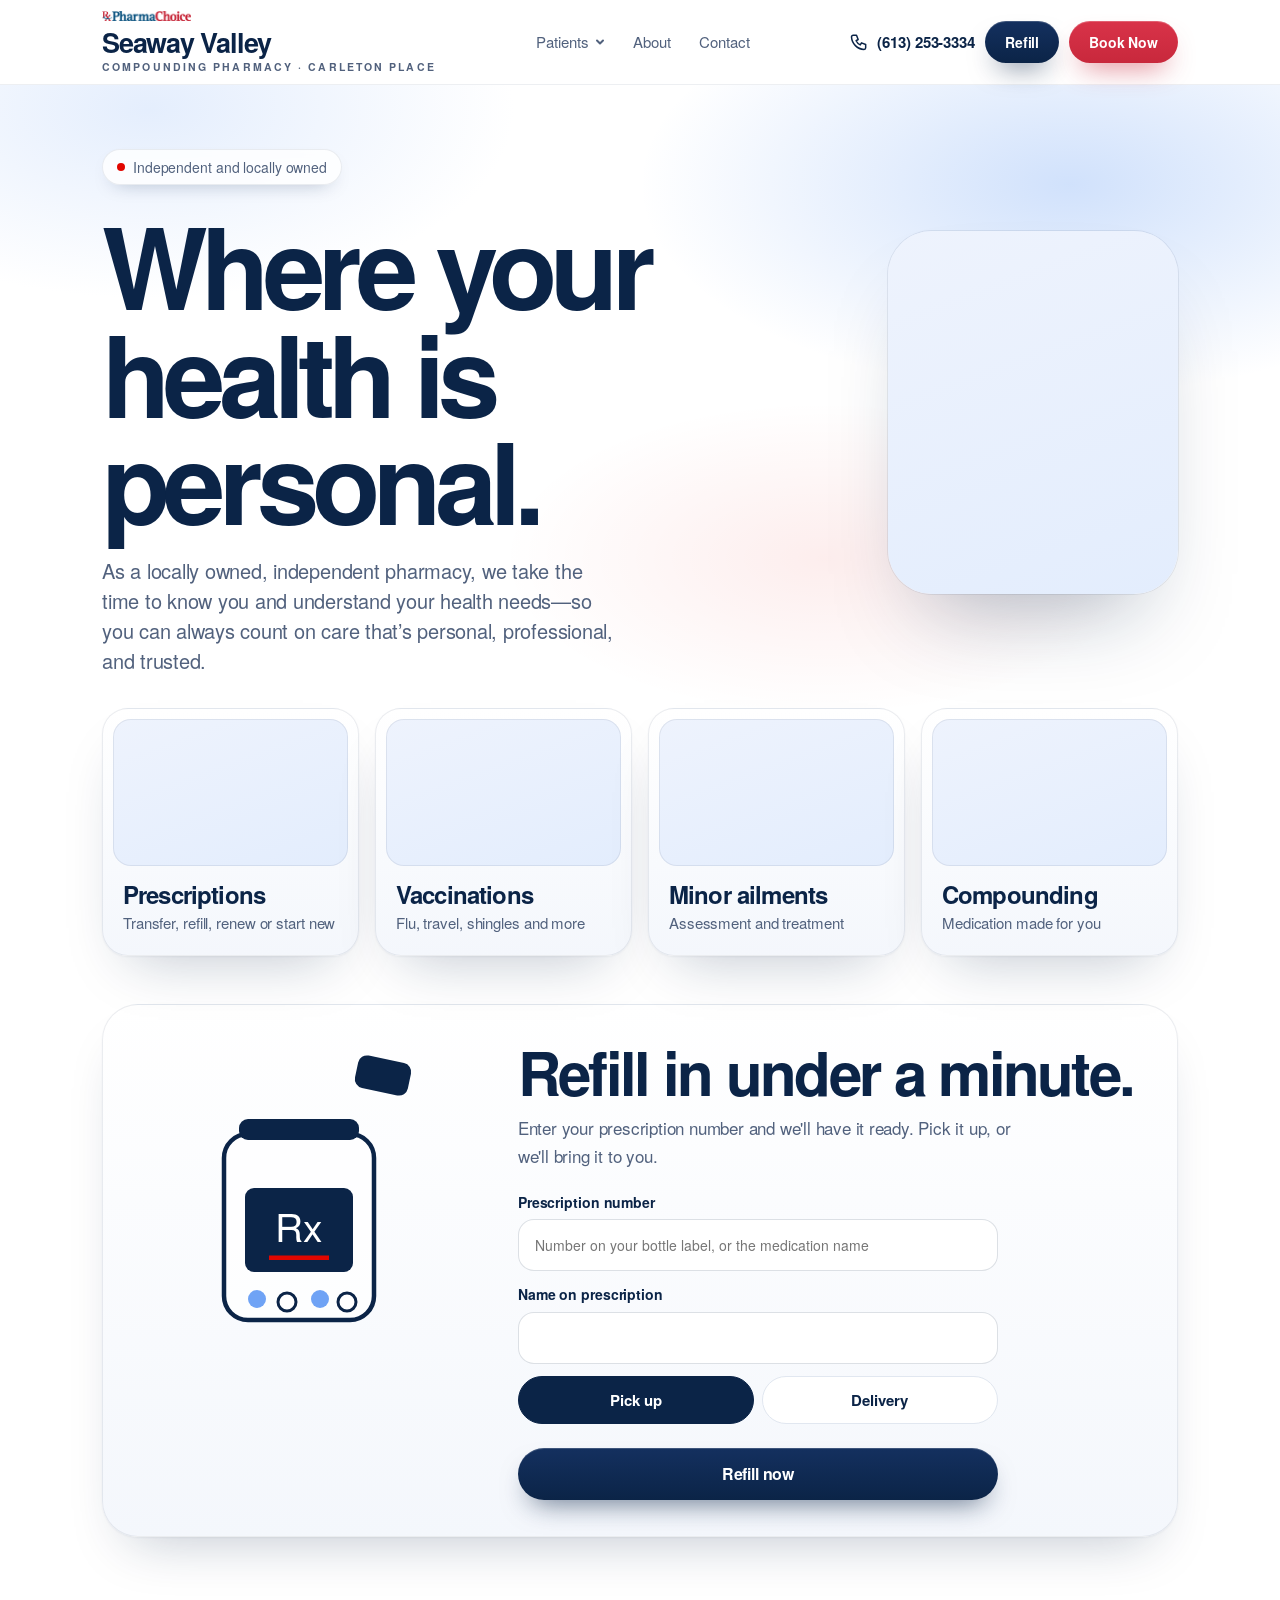
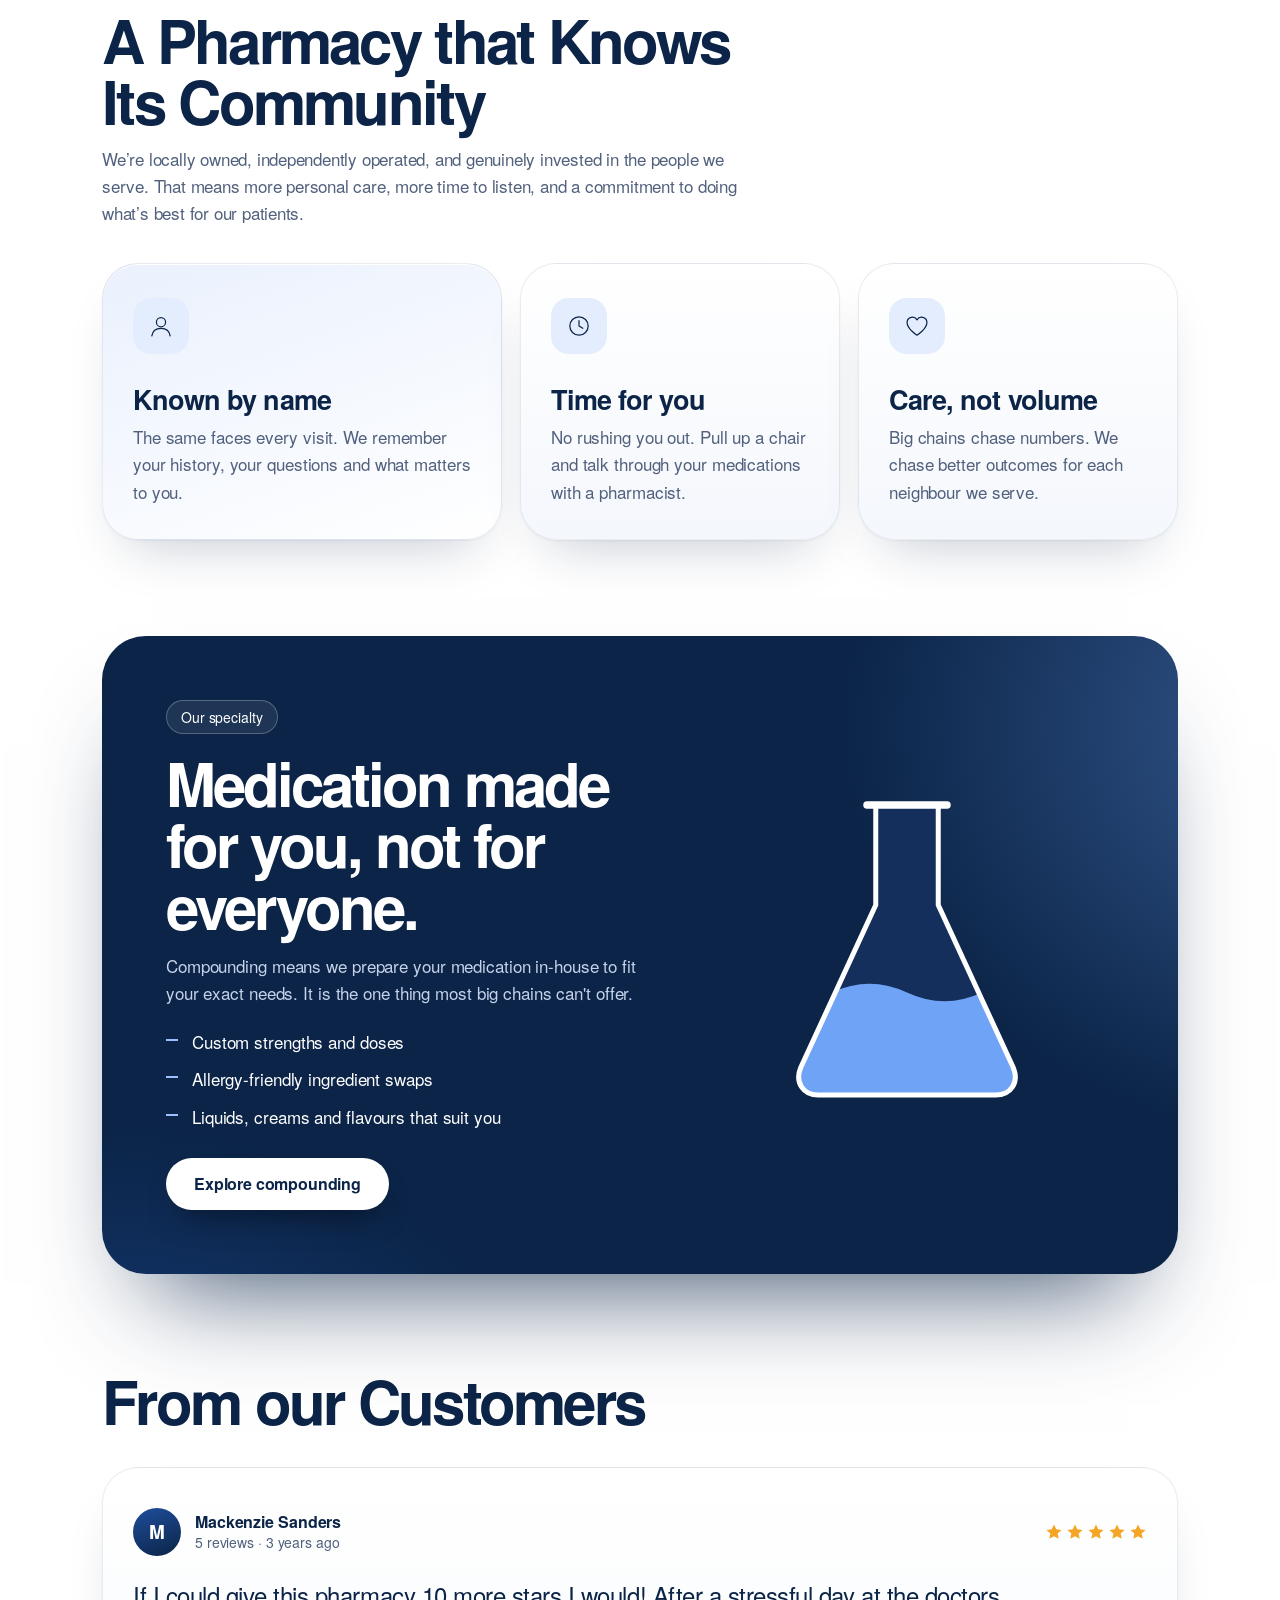
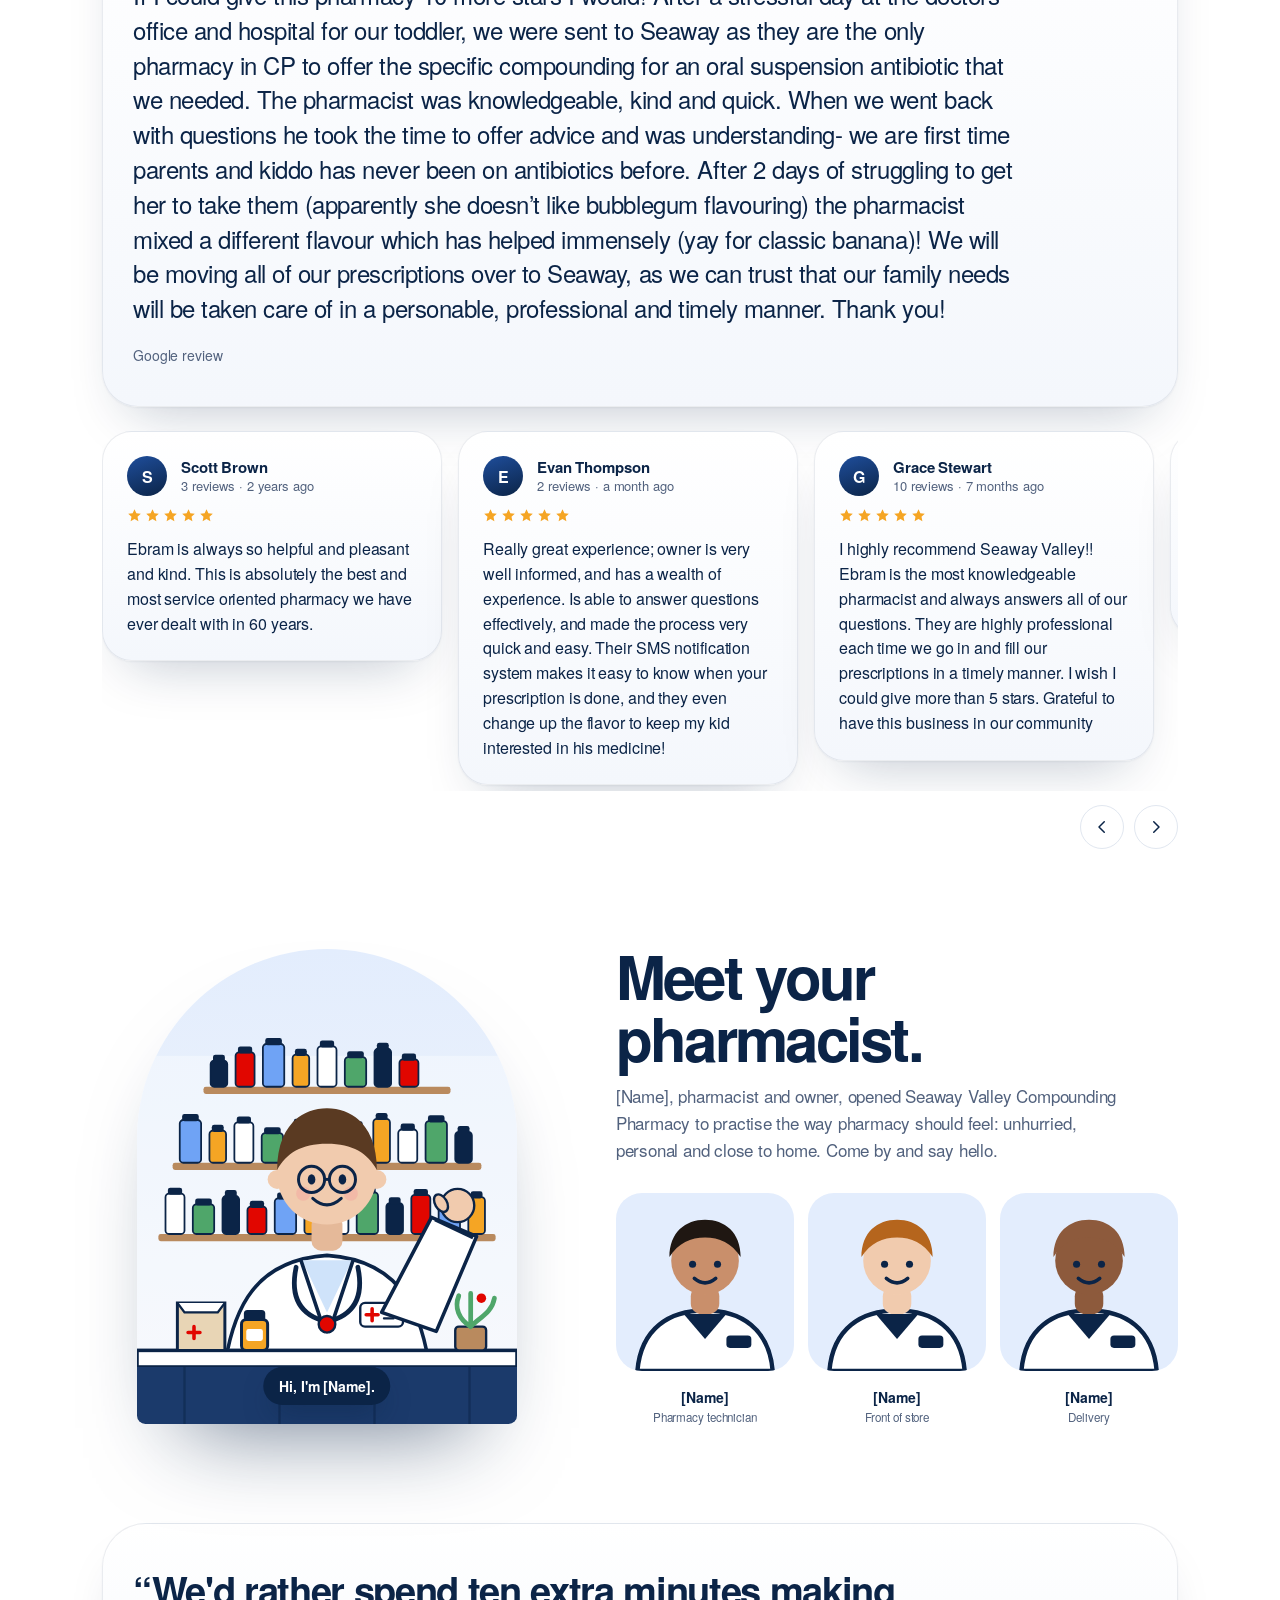
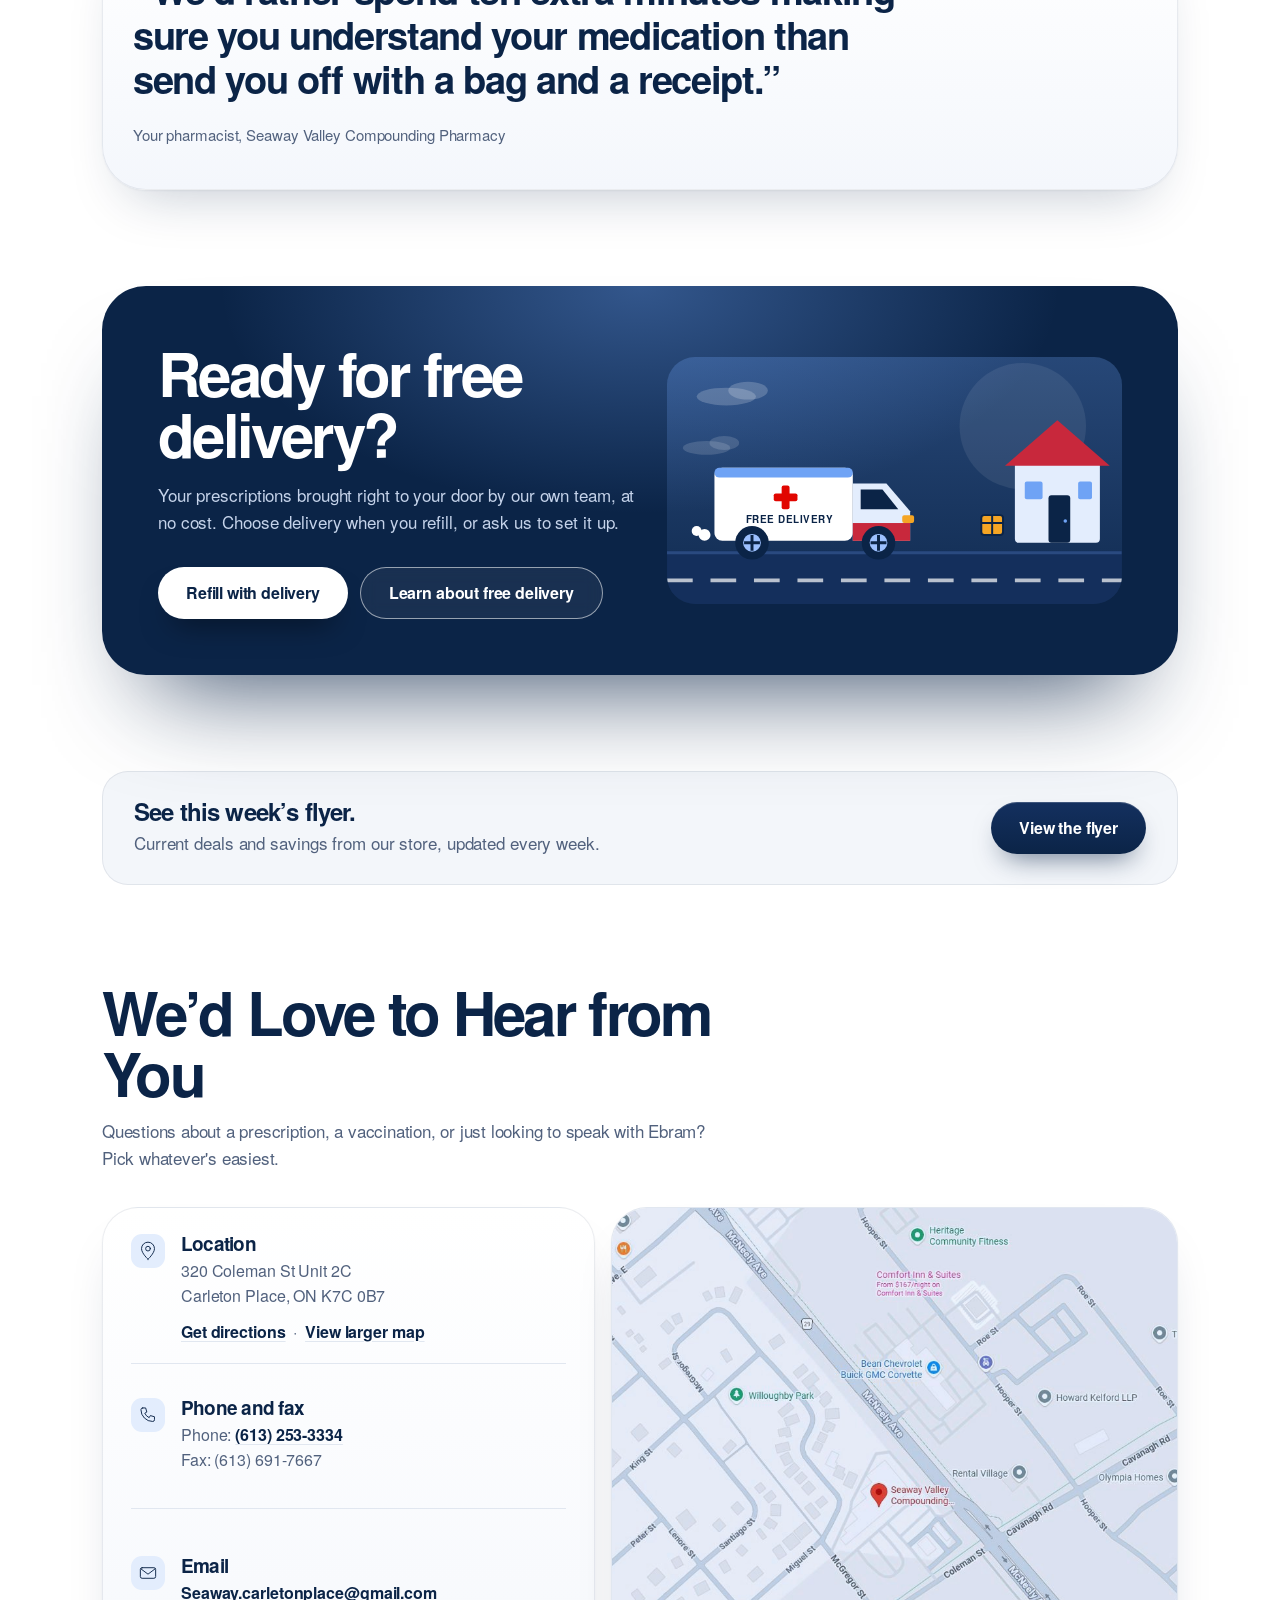
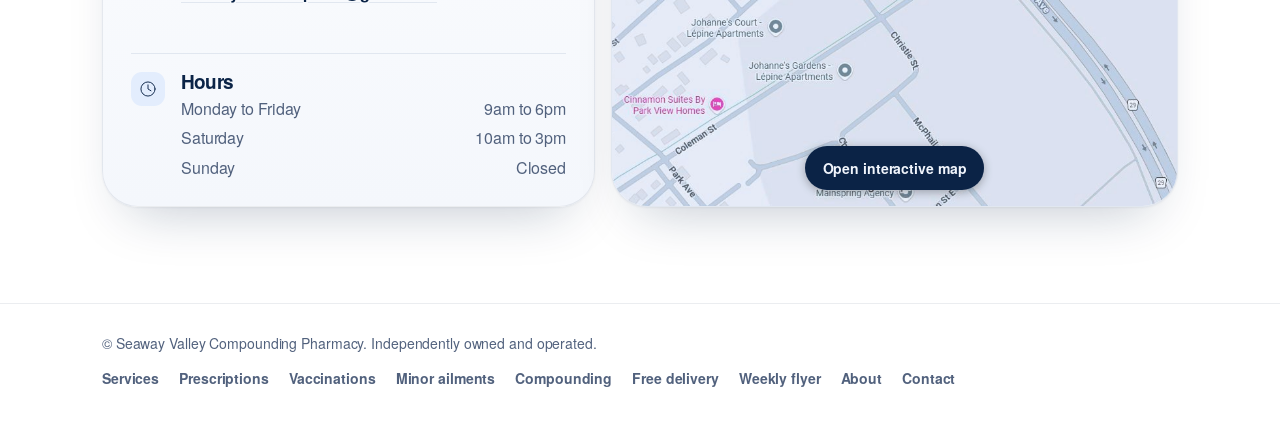
==== commit 4e9e364f: "Draft: dedicated Weekly flyer page, home teaser, nav + footer links Co-Authored-By: Claude Sonnet 5." ====
--- a/index.html
+++ b/index.html
@@ -22,7 +22,7 @@
   <a class="logo" href="index.html" aria-label="Seaway Valley Compounding Pharmacy, Carleton Place, home"><span class="lg"><img class="lg-pc" src="[data-uri]" alt="PharmaChoice"><span class="lg-c">Carleton Place</span><span class="lg-n">Seaway Valley</span><span class="lg-s">Compounding Pharmacy<span class="lg-cp">&nbsp;&middot;&nbsp;Carleton Place</span></span></span></a>
   <nav class="menu" id="menu" aria-label="Main">
     <div class="dw"><button class="dt" type="button" aria-expanded="false" aria-haspopup="true">Patients<svg viewBox="0 0 10 10"><path d="M2 3.5l3 3 3-3"/></svg></button>
-      <div class="dm"><a href="services.html">Services</a><a href="prescriptions.html">Prescriptions</a><a href="vaccinations.html">Vaccinations</a><a href="minor-ailments.html">Minor ailments</a><a href="compounding.html">Compounding</a><a href="free-delivery.html">Free delivery</a></div></div>
+      <div class="dm"><a href="services.html">Services</a><a href="prescriptions.html">Prescriptions</a><a href="vaccinations.html">Vaccinations</a><a href="minor-ailments.html">Minor ailments</a><a href="compounding.html">Compounding</a><a href="free-delivery.html">Free delivery</a><a href="flyer.html">Weekly flyer</a></div></div>
     <div class="dw"><a class="dt dl" href="about.html">About</a></div>
     <div class="dw"><a class="dt dl" href="index.html#contact">Contact</a></div>
     <a class="mobonly first" href="prescriptions.html#refill">Refill a prescription</a><a class="mobonly" href="tel:+16132533334">Call (613) 253-3334</a>
@@ -233,11 +233,7 @@
 
   </div>
 </div></section>
-<!--flyer--><section id="flyer" style="padding-top:0"><div class="wrap">
-  <div class="sec-h"><h2><!--ed:home.80a46531|text|Home|This week’s flyer.|Section heading-->This week’s flyer.<!--/ed--></h2><p><!--ed:home.8b2e6d89|text|Home|This week’s flyer.|Intro text::under the heading-->Current deals and savings from our store, updated automatically each week.<!--/ed--></p></div>
-  <div class="flyerbox"><div data-flyer-store="__FLYER__"></div></div>
-  <script src="https://pcc-flyer-embed.pharmachoice-canada.workers.dev/embed.js" async></script>
-</div></section><!--/flyer-->
+<!--flyer--><section id="flyer" style="padding-top:0"><div class="wrap"><div class="band"><div><h3><!--ed:home.bd30490d|text|Home|Ready for free delivery?|Card 1 title-->See this week’s flyer.<!--/ed--></h3><p><!--ed:home.233861da|text|Home|Ready for free delivery?|Card 1 text::under “See this week’s flyer.”-->Current deals and savings from our store, updated every week.<!--/ed--></p></div><a class="btn pri" href="flyer.html">View the flyer</a></div></div></section><!--/flyer-->
 <section id="contact" style="padding-top:0"><div class="wrap">
   <div class="sec-h"><h2><!--ed:home.a5618155|text|Home|We’d Love to Hear from You|Section heading-->We’d Love to Hear from You<!--/ed--></h2>
   <p><!--ed:home.87158019|text|Home|We’d Love to Hear from You|Intro text::under the heading-->Questions about a prescription, a vaccination, or just looking to speak with Ebram? Pick whatever's easiest.<!--/ed--></p></div>
@@ -247,7 +243,7 @@
   </div>
 </div></section>
 </main>
-<footer><div class="wrap fl"><span>© Seaway Valley Compounding Pharmacy. Independently owned and operated.</span><nav aria-label="Footer"><a href="services.html">Services</a><a href="prescriptions.html">Prescriptions</a><a href="vaccinations.html">Vaccinations</a><a href="minor-ailments.html">Minor ailments</a><a href="compounding.html">Compounding</a><a href="free-delivery.html">Free delivery</a><a href="about.html">About</a><a href="index.html#contact">Contact</a></nav></div></footer>
+<footer><div class="wrap fl"><span>© Seaway Valley Compounding Pharmacy. Independently owned and operated.</span><nav aria-label="Footer"><a href="services.html">Services</a><a href="prescriptions.html">Prescriptions</a><a href="vaccinations.html">Vaccinations</a><a href="minor-ailments.html">Minor ailments</a><a href="compounding.html">Compounding</a><a href="free-delivery.html">Free delivery</a><a href="flyer.html">Weekly flyer</a><a href="about.html">About</a><a href="index.html#contact">Contact</a></nav></div></footer>
 <script src="site.js" defer></script>
 </body>
 </html>
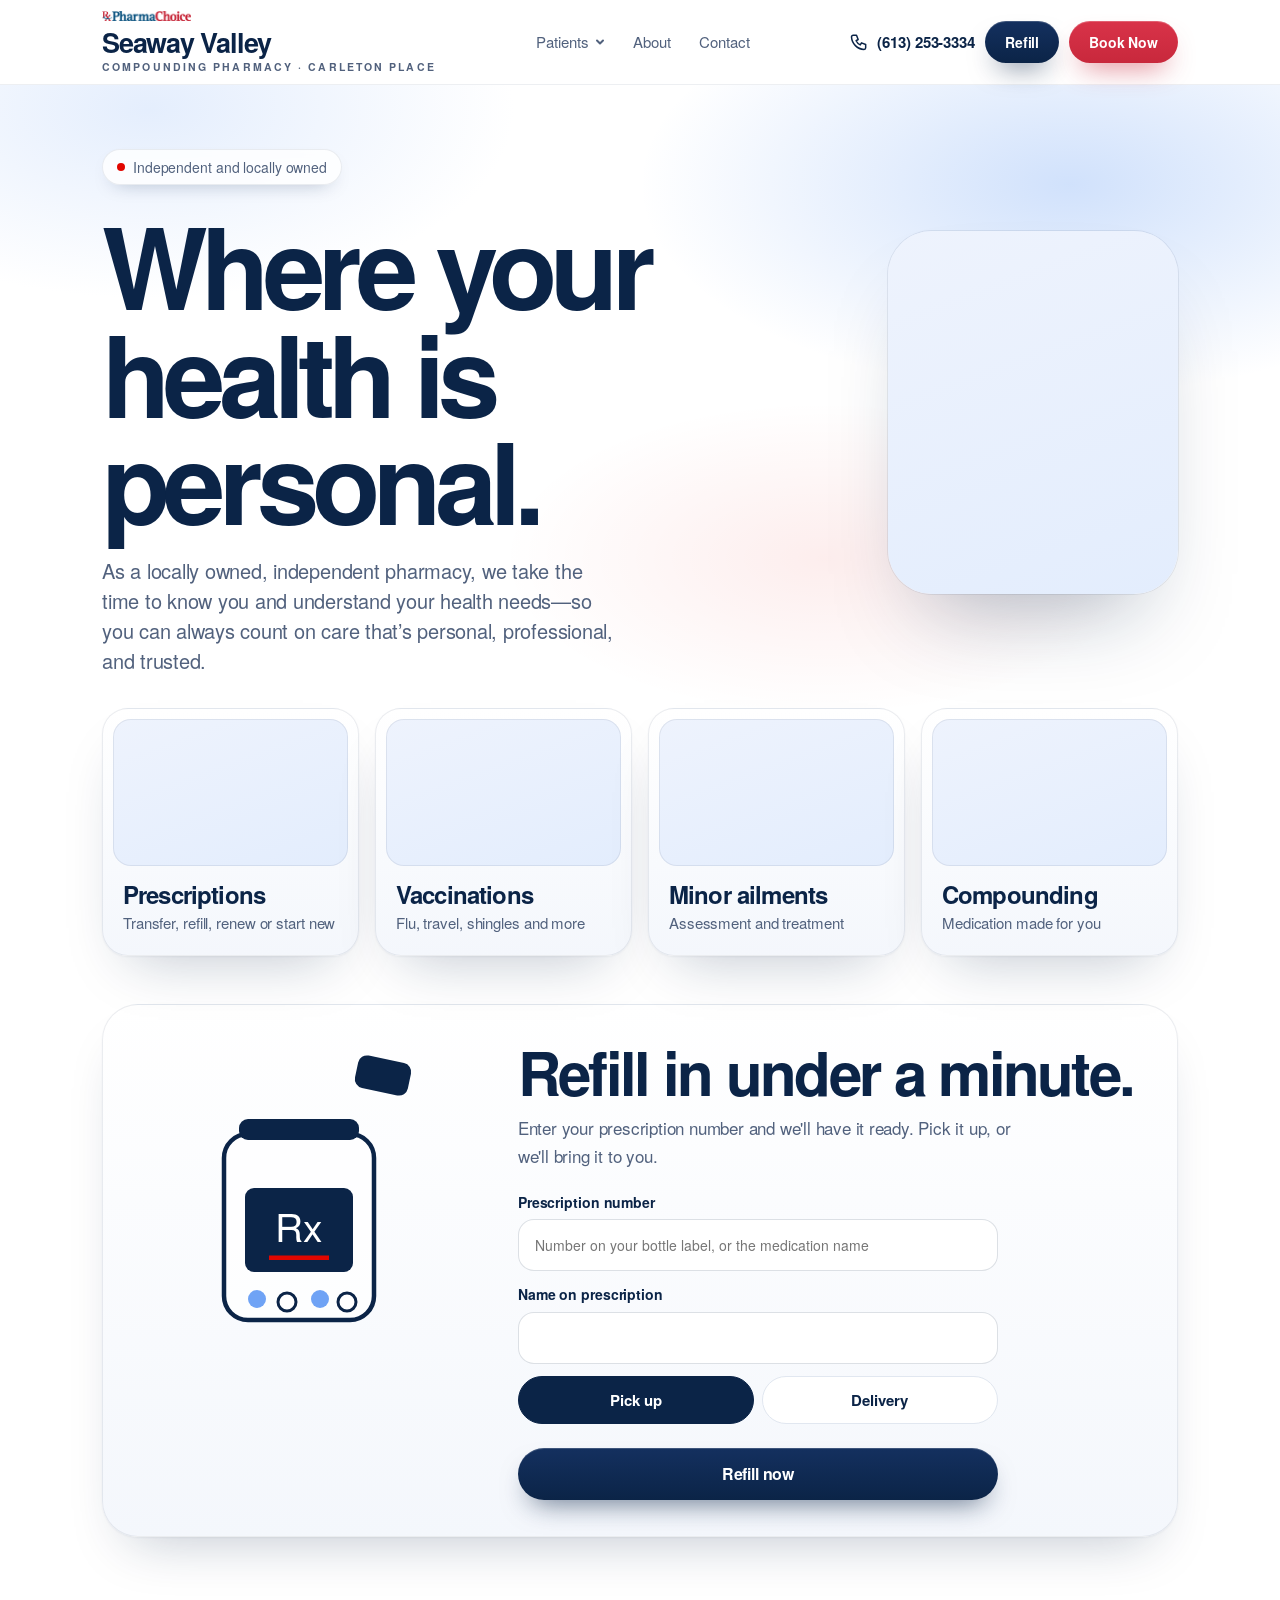
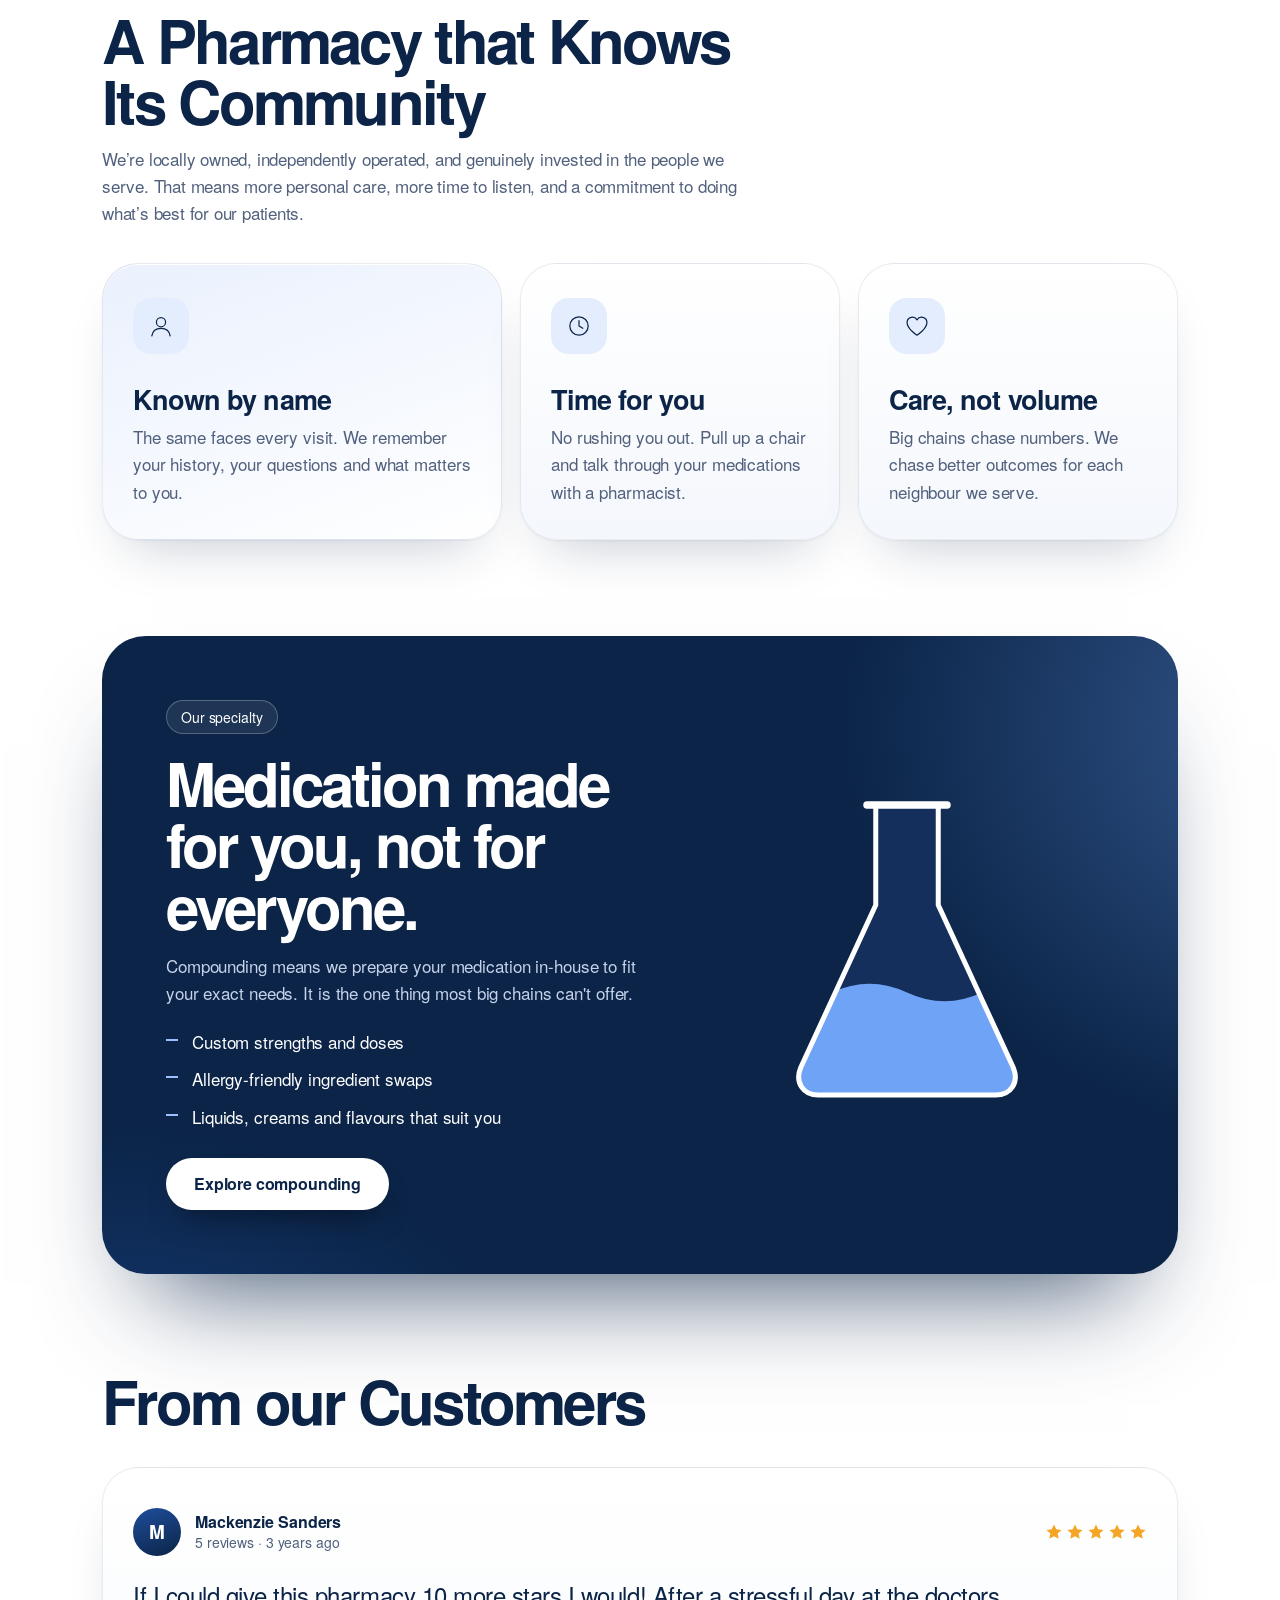
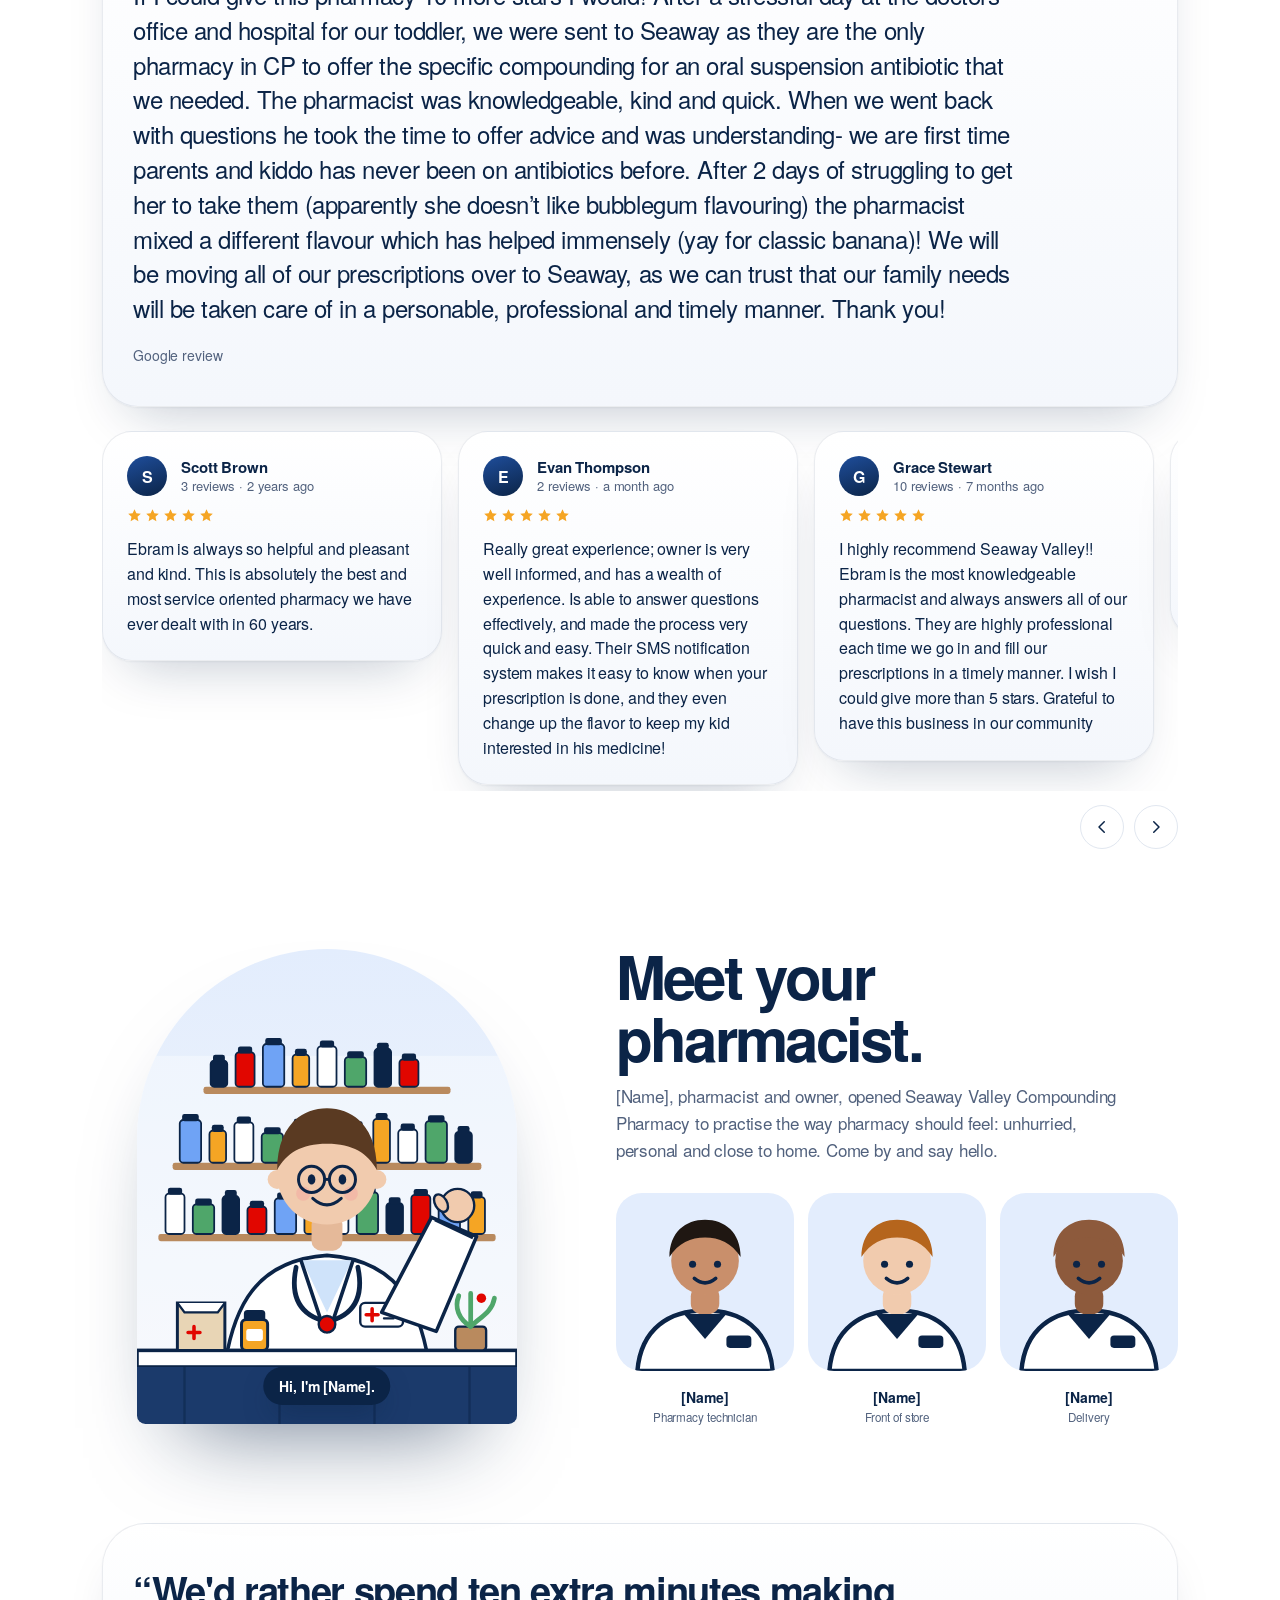
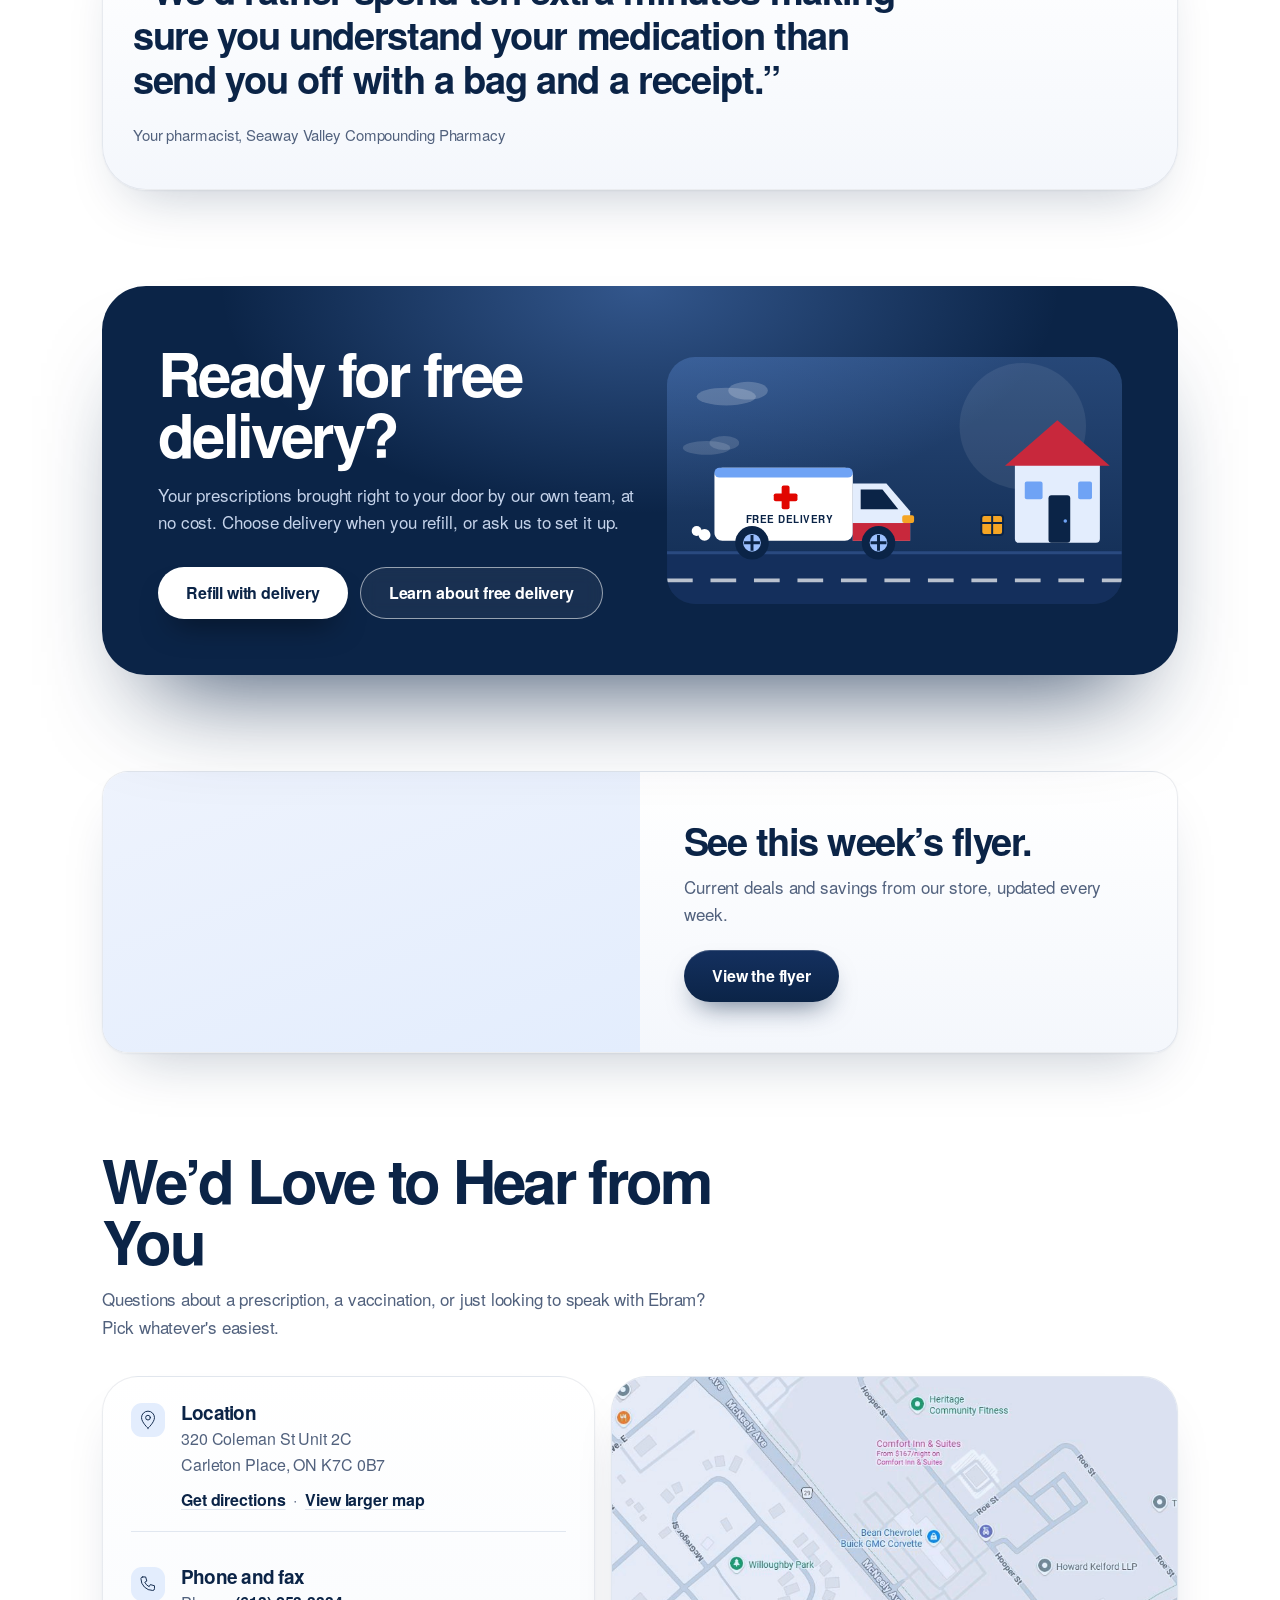
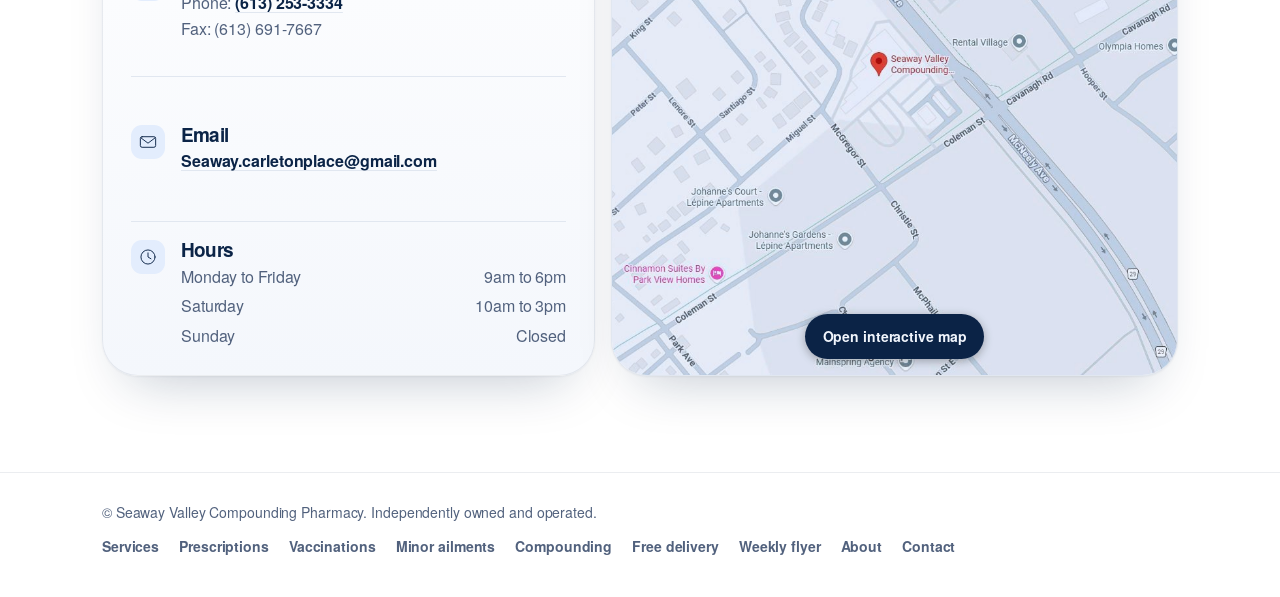
==== commit 31e16840: "Flyer teaser: photo slot beside the text (editable in admin) Co-Authored-By: Claude Sonnet 5.5 <nore" ====
--- a/index.html
+++ b/index.html
@@ -233,7 +233,7 @@
 
   </div>
 </div></section>
-<!--flyer--><section id="flyer" style="padding-top:0"><div class="wrap"><div class="band"><div><h3><!--ed:home.bd30490d|text|Home|Ready for free delivery?|Card 1 title-->See this week’s flyer.<!--/ed--></h3><p><!--ed:home.233861da|text|Home|Ready for free delivery?|Card 1 text::under “See this week’s flyer.”-->Current deals and savings from our store, updated every week.<!--/ed--></p></div><a class="btn pri" href="flyer.html">View the flyer</a></div></div></section><!--/flyer-->
+<!--flyer--><section id="flyer" style="padding-top:0"><div class="wrap"><div class="flt"><!--img:home.img6|Home|Ready for free delivery?|Photo for the weekly flyer teaser|div|phimg--><div class="phimg" role="img" aria-label="Photo for the weekly flyer teaser (coming soon)"></div><!--/img--><div class="fx"><h3><!--ed:home.bd30490d|text|Home|Ready for free delivery?|Card 1 title-->See this week’s flyer.<!--/ed--></h3><p><!--ed:home.233861da|text|Home|Ready for free delivery?|Card 1 text::under “See this week’s flyer.”-->Current deals and savings from our store, updated every week.<!--/ed--></p><a class="btn pri" href="flyer.html">View the flyer</a></div></div></div></section><!--/flyer-->
 <section id="contact" style="padding-top:0"><div class="wrap">
   <div class="sec-h"><h2><!--ed:home.a5618155|text|Home|We’d Love to Hear from You|Section heading-->We’d Love to Hear from You<!--/ed--></h2>
   <p><!--ed:home.87158019|text|Home|We’d Love to Hear from You|Intro text::under the heading-->Questions about a prescription, a vaccination, or just looking to speak with Ebram? Pick whatever's easiest.<!--/ed--></p></div>
--- a/site.css
+++ b/site.css
@@ -737,3 +737,10 @@
 .flyerbox{margin-top:32px;background:linear-gradient(180deg,#fff,#F4F7FC);border:1px solid var(--ring);border-radius:var(--r2);box-shadow:var(--sh);padding:20px;overflow:hidden;min-height:240px}
 .flyerbox>div{width:100%}
 @media (max-width:640px){.flyerbox{padding:10px}}
+
+.flt{display:grid;grid-template-columns:1fr 1fr;gap:0;background:linear-gradient(180deg,#fff,#F4F7FC);border:1px solid var(--ring);border-radius:var(--r2);box-shadow:var(--sh);overflow:hidden}
+.flt .phimg{order:0;min-height:280px;border-radius:0;box-shadow:none}
+.flt .fx{padding:40px 44px;display:flex;flex-direction:column;justify-content:center;align-items:flex-start;gap:12px}
+.flt .fx h3{font-size:clamp(26px,4vw,38px);margin:0}
+.flt .fx p{margin:0 0 10px;color:var(--mute);max-width:420px}
+@media (max-width:760px){.flt{grid-template-columns:1fr}.flt .phimg{min-height:200px}.flt .fx{padding:28px 24px}}
